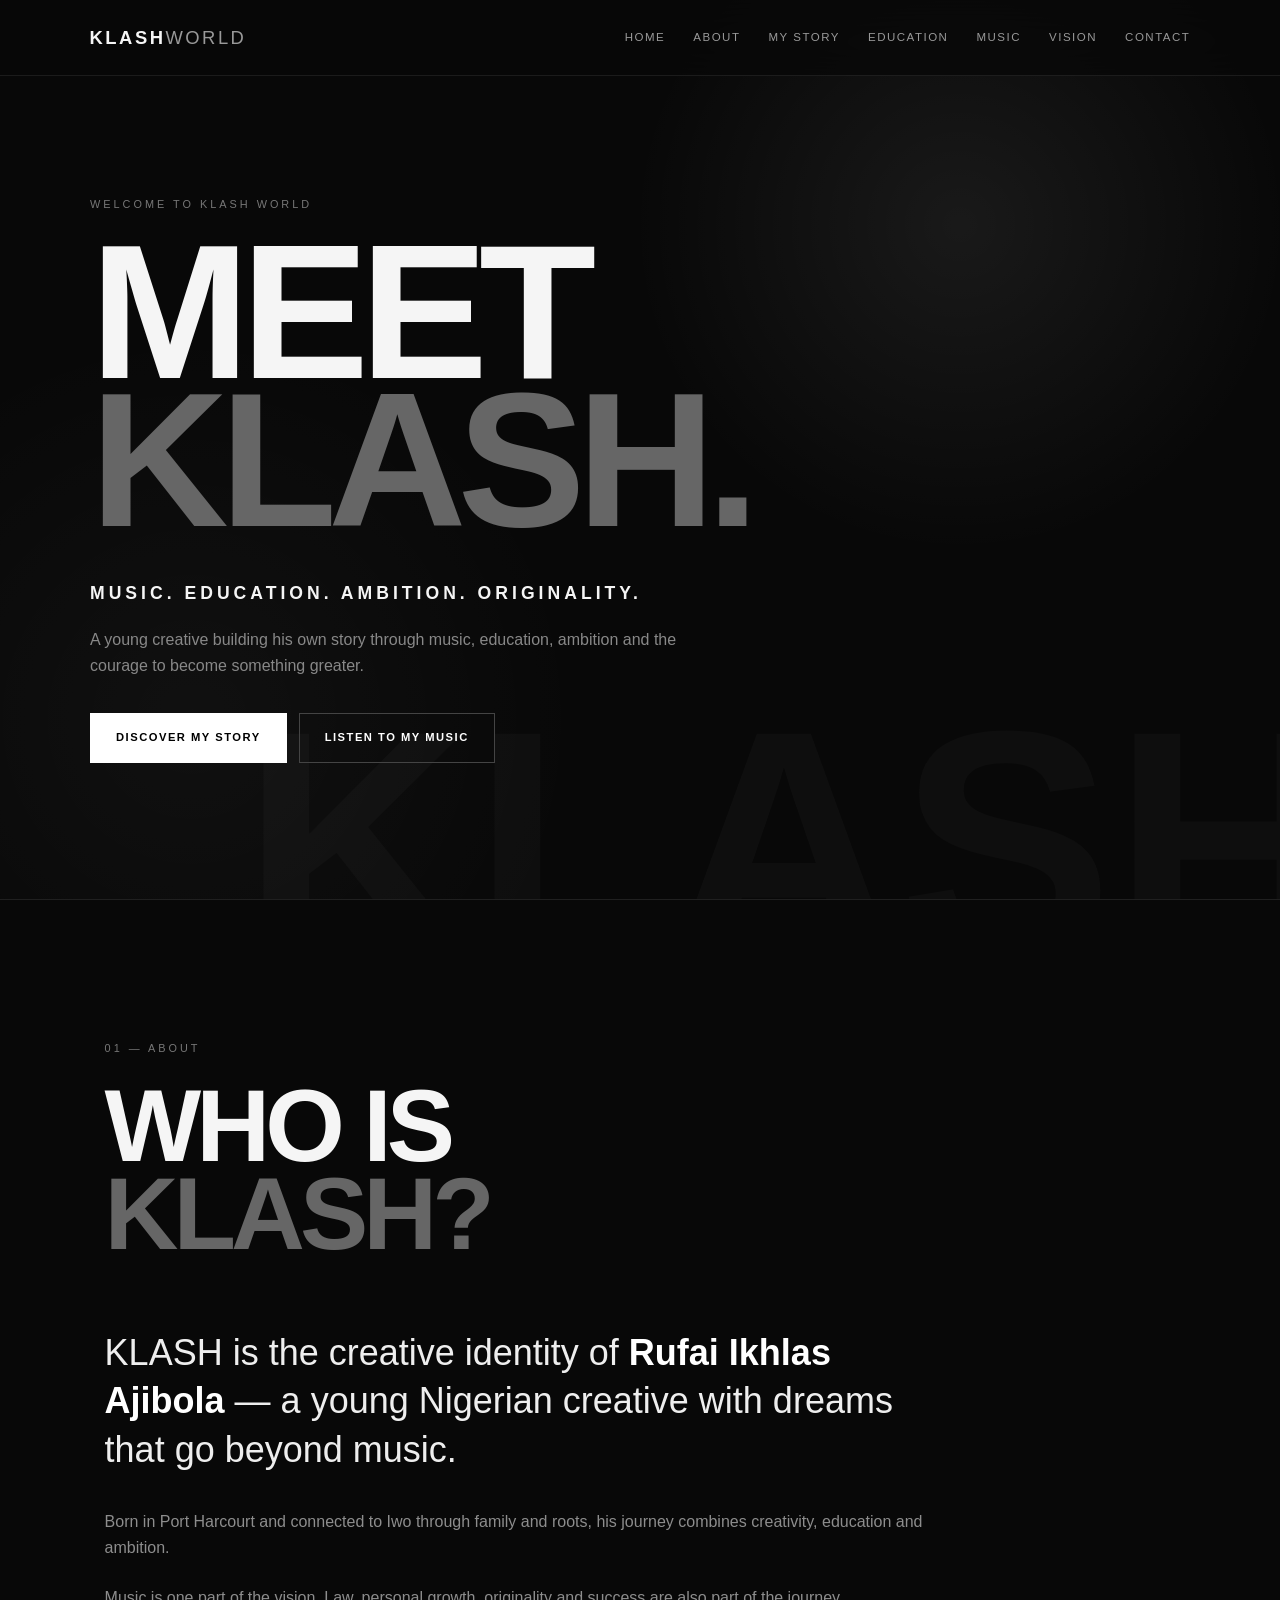
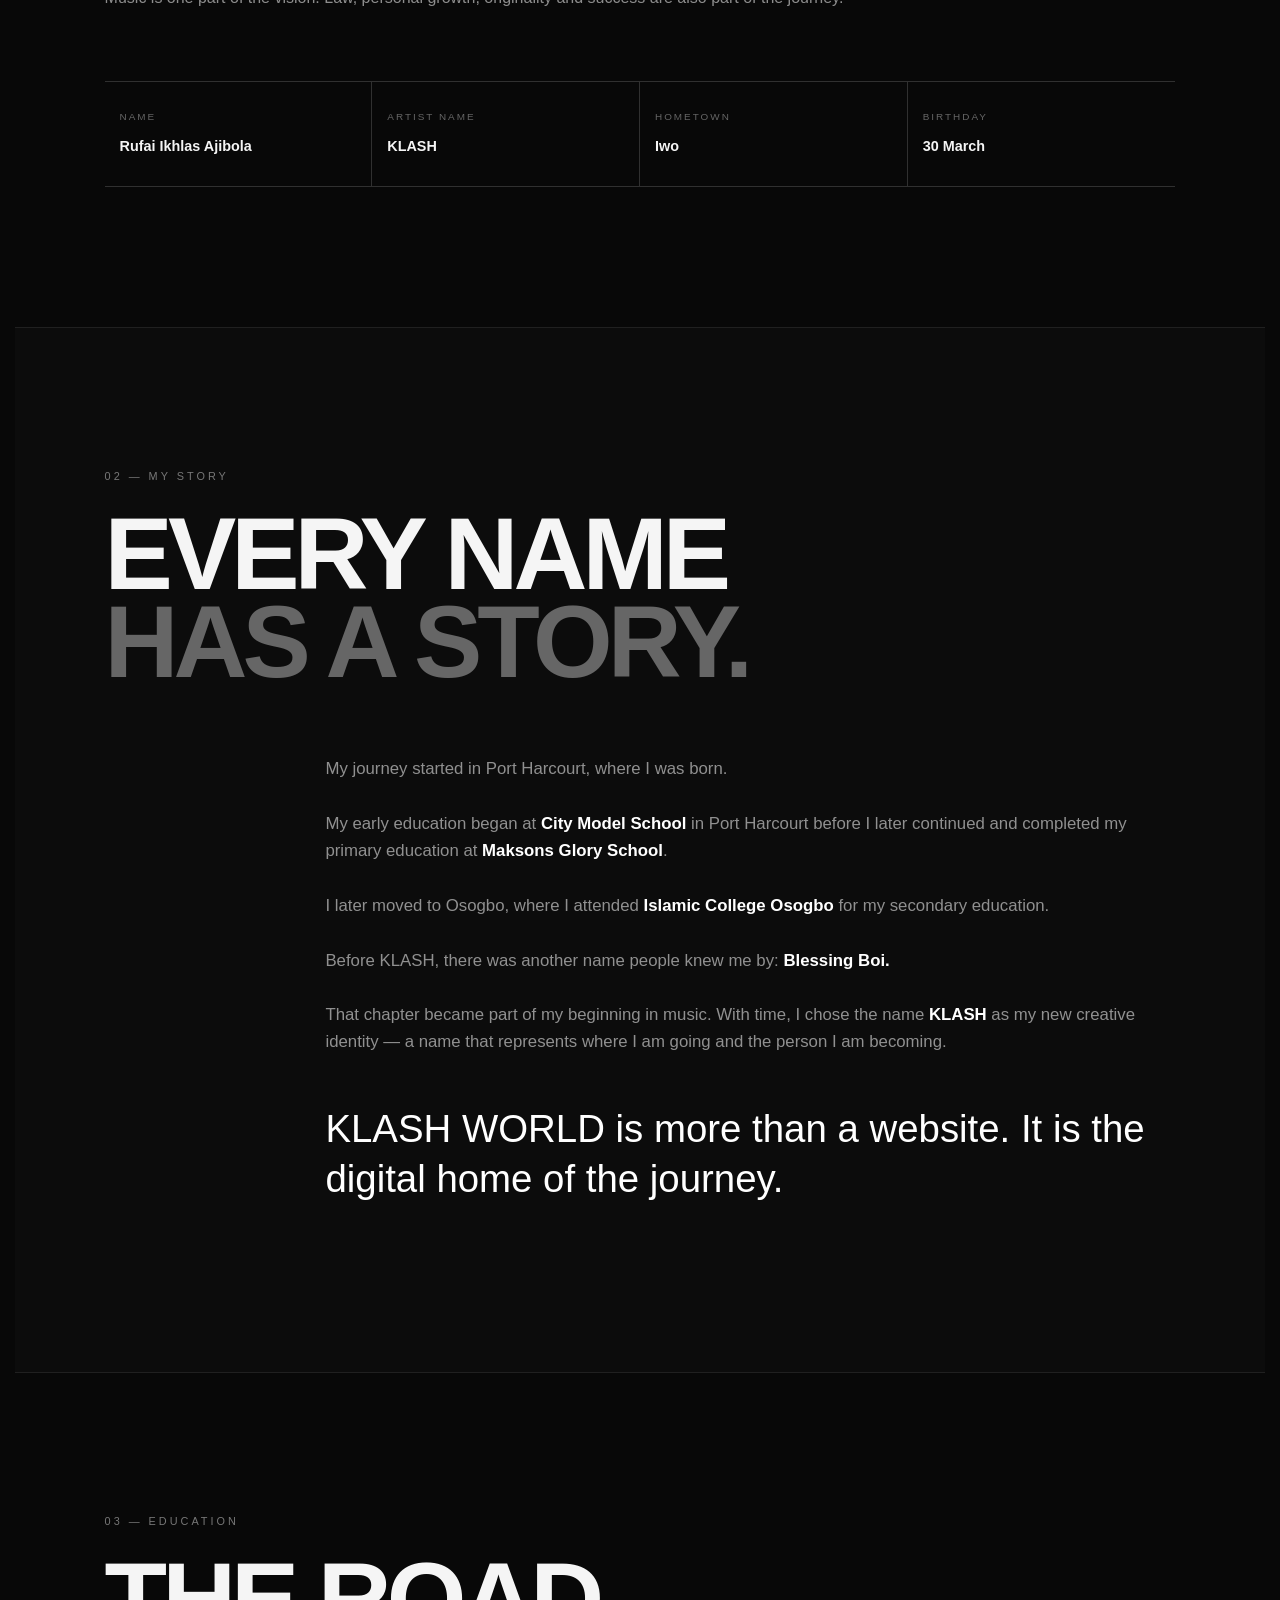
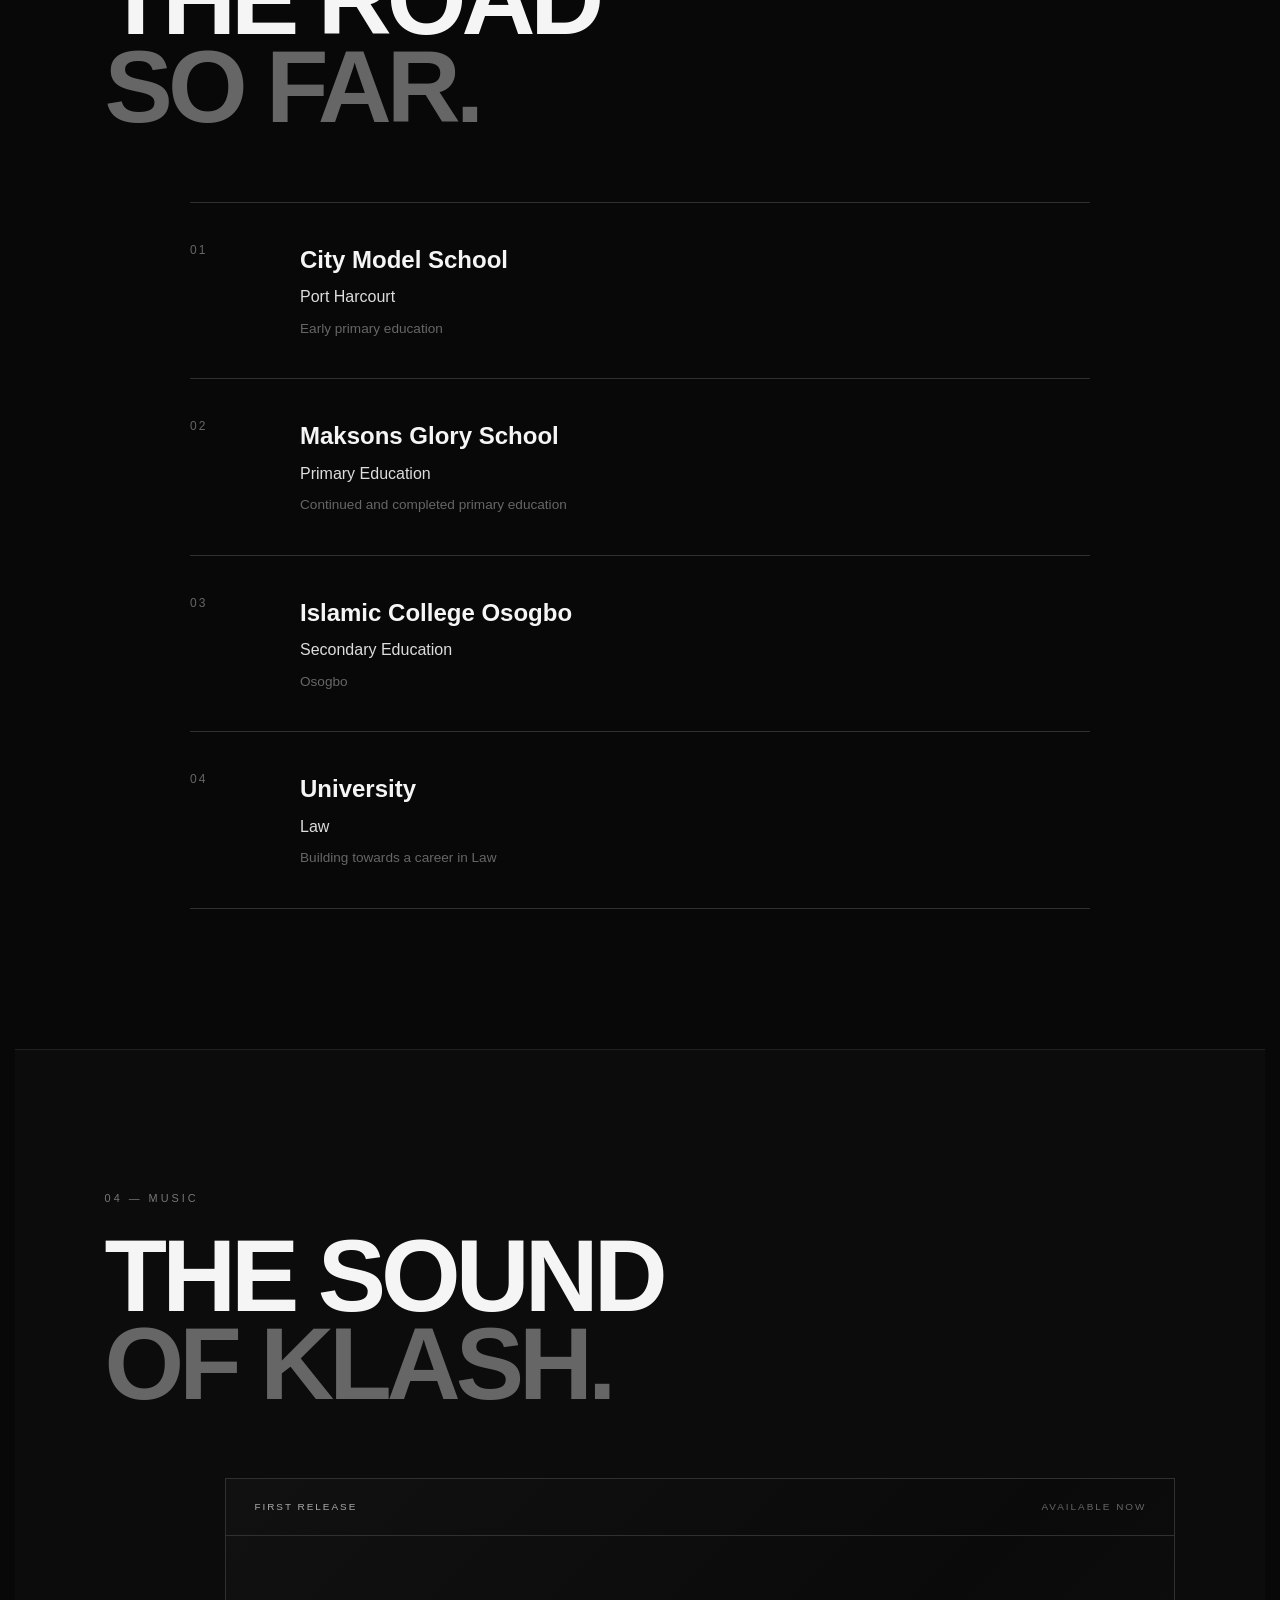
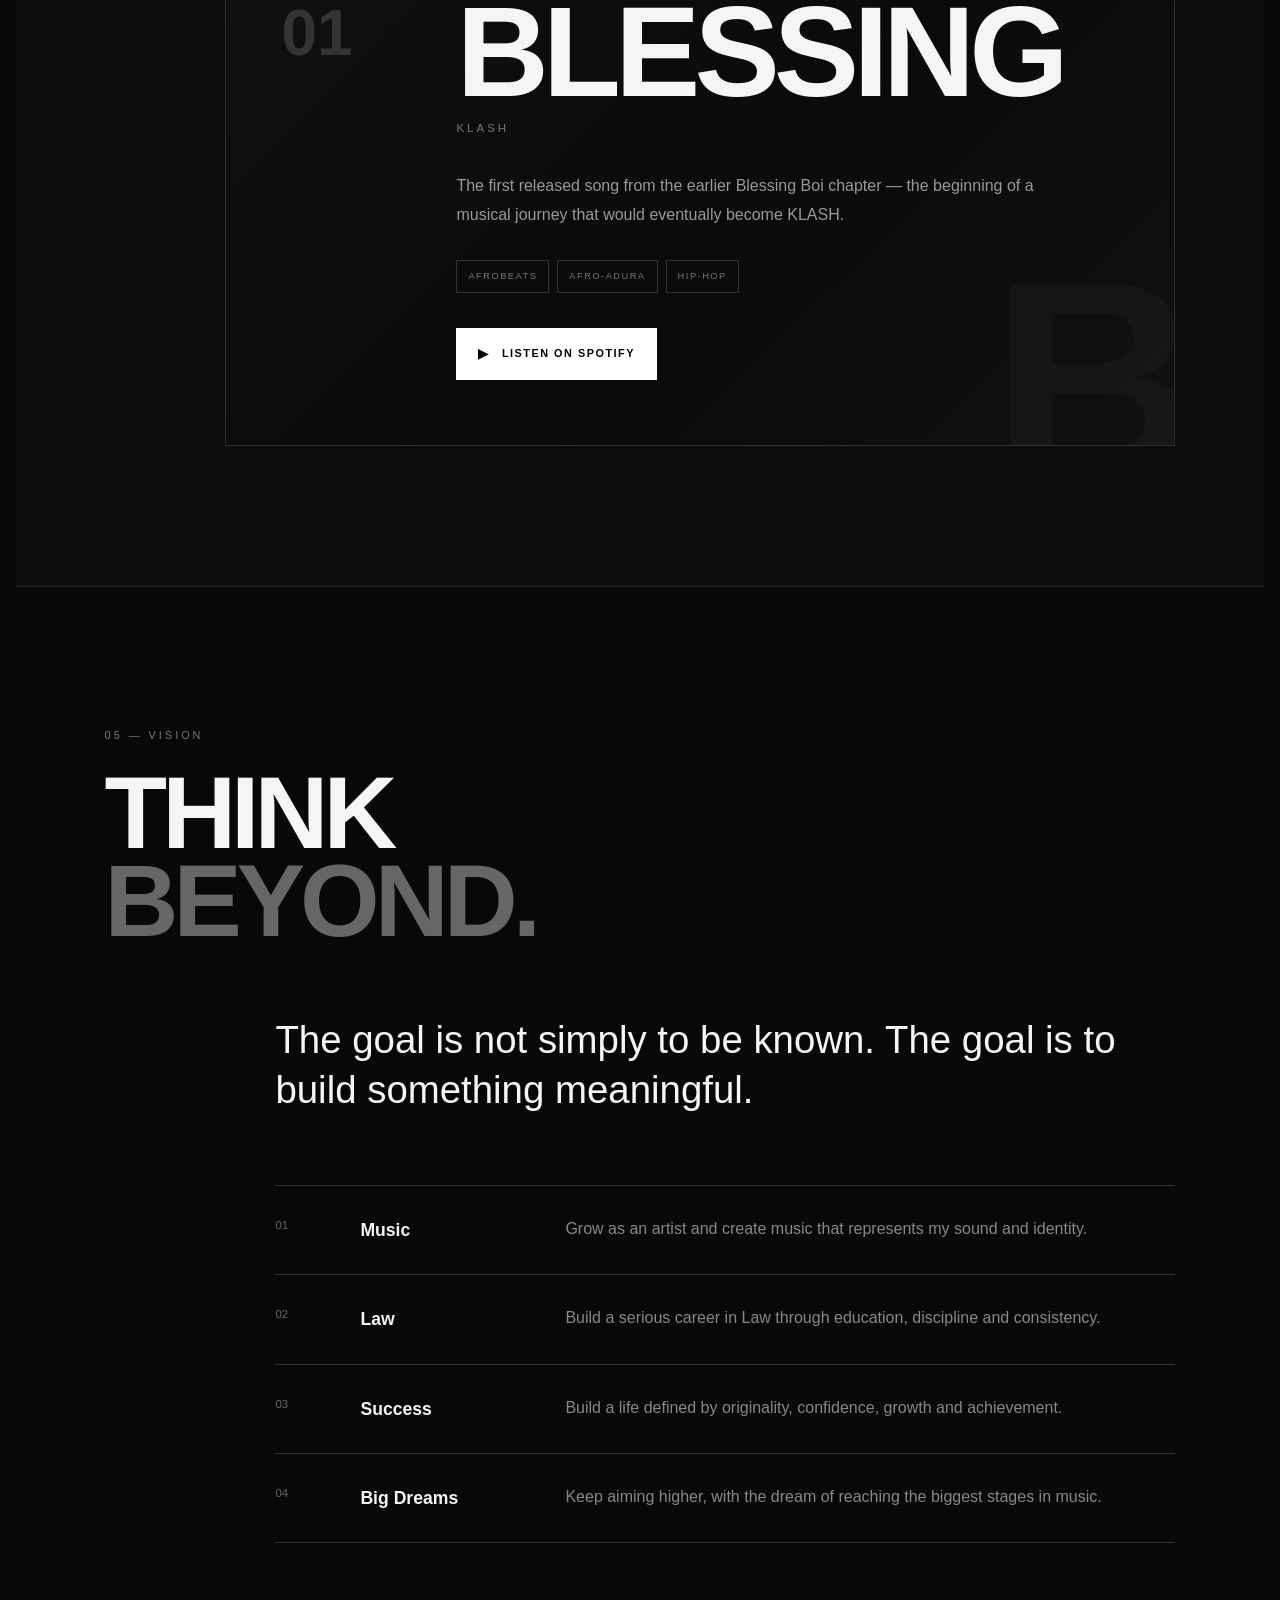
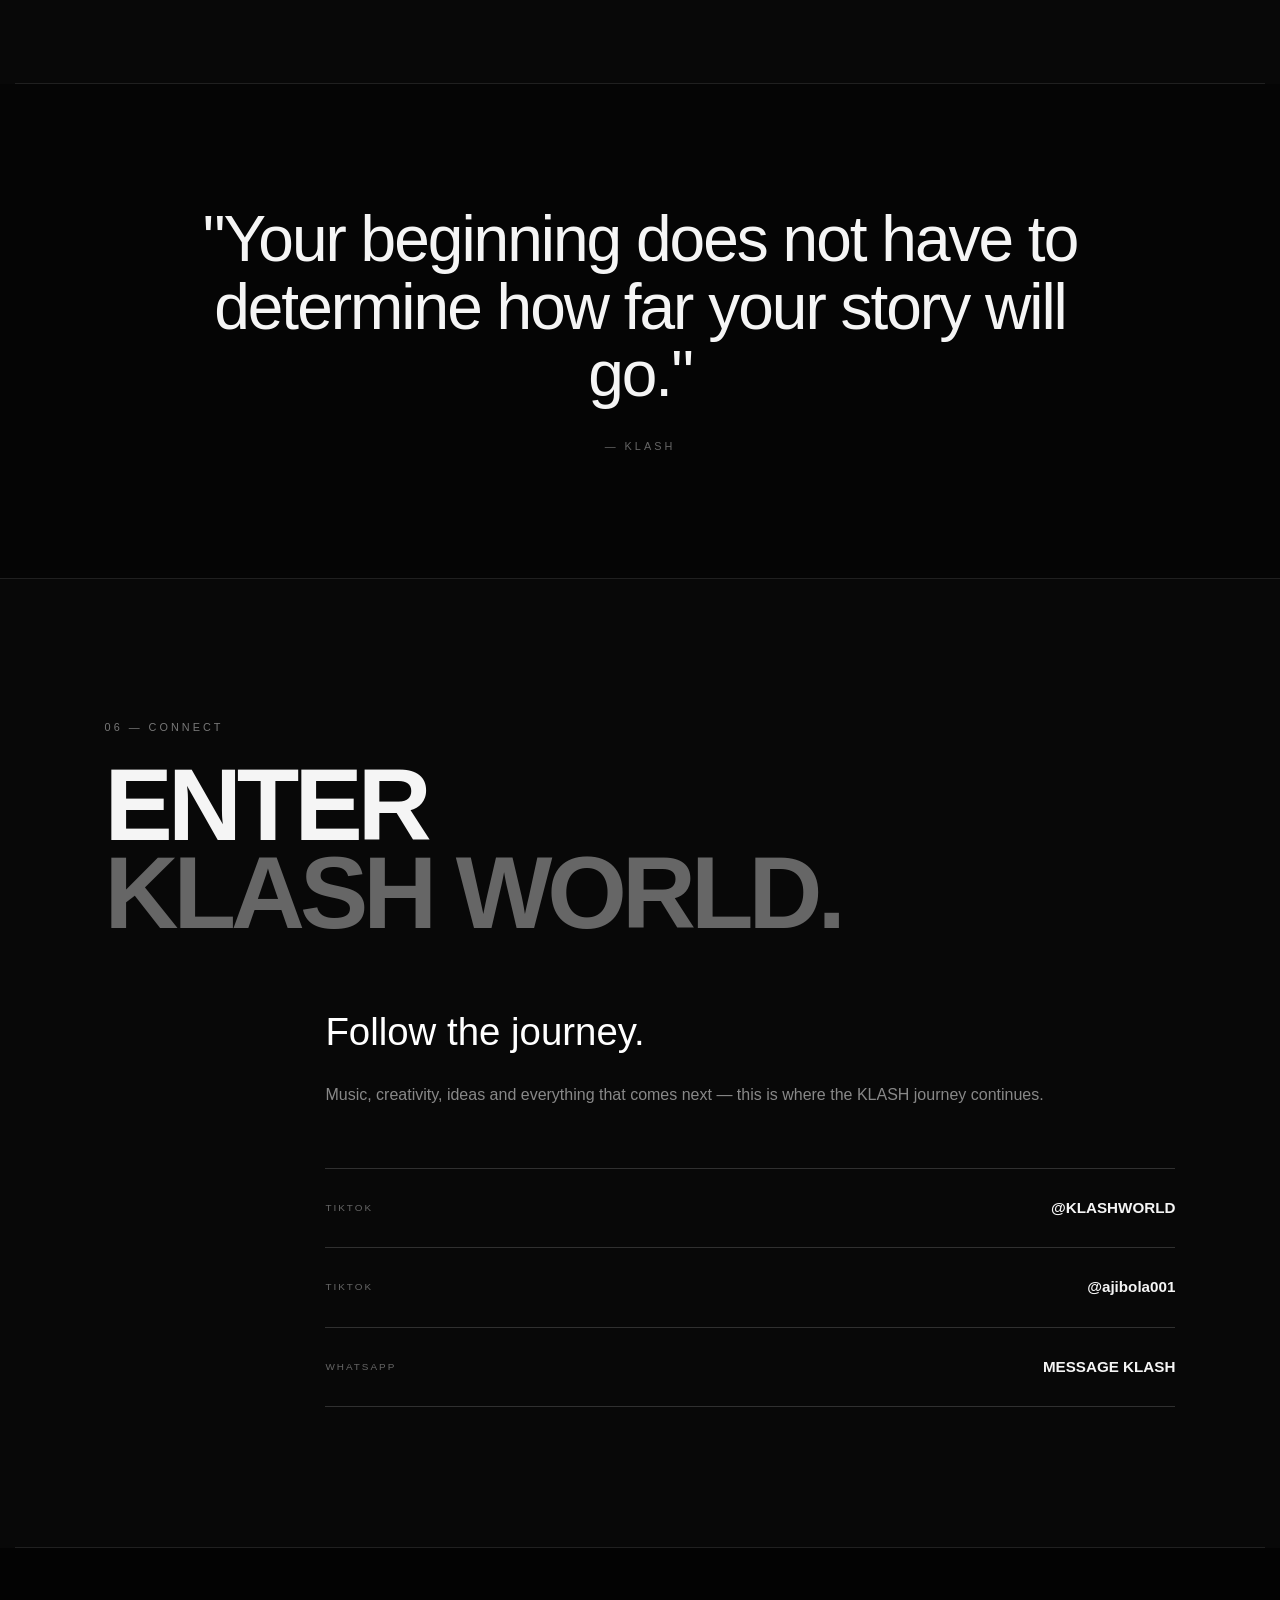
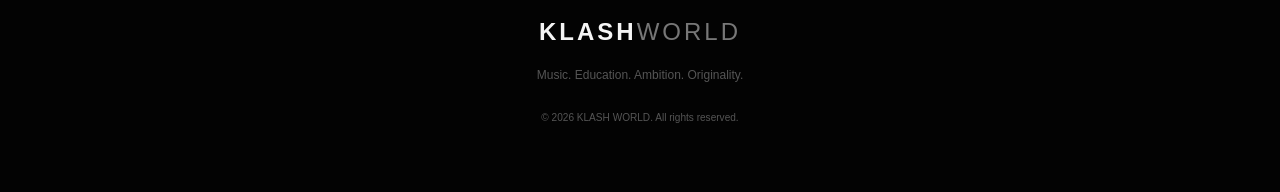
==== index.html @ 9bc4e059 "Add files via upload" ====
<!DOCTYPE html>
<html lang="en">
<head>
  <meta charset="UTF-8">
  <meta name="viewport" content="width=device-width, initial-scale=1.0">

  <title>KLASH WORLD | Official Website</title>

  <meta
    name="description"
    content="KLASH WORLD — the official digital home of KLASH. Music, story, education, ambition and originality."
  >

  <link rel="stylesheet" href="style.css">
</head>

<body>

  <!-- ================= HEADER ================= -->

  <header class="site-header">

    <a href="#home" class="logo">
      KLASH<span>WORLD</span>
    </a>

    <button
      class="menu-btn"
      id="menuBtn"
      aria-label="Open navigation menu"
    >
      ☰
    </button>

    <nav class="nav" id="navMenu">

      <a href="#home">Home</a>
      <a href="#about">About</a>
      <a href="#story">My Story</a>
      <a href="#education">Education</a>
      <a href="#music">Music</a>
      <a href="#vision">Vision</a>
      <a href="#contact">Contact</a>

    </nav>

  </header>


  <!-- ================= MAIN ================= -->

  <main>


    <!-- ================= HOME ================= -->

    <section class="hero" id="home">

      <div class="hero-content">

        <p class="eyebrow">
          WELCOME TO KLASH WORLD
        </p>

        <h1>
          MEET<br>
          <span>KLASH.</span>
        </h1>

        <p class="hero-text">
          Music. Education. Ambition. Originality.
        </p>

        <p class="hero-description">
          A young creative building his own story through
          music, education, ambition and the courage to
          become something greater.
        </p>

        <div class="hero-buttons">

          <a href="#about" class="btn primary-btn">
            Discover My Story
          </a>

          <a href="#music" class="btn secondary-btn">
            Listen to My Music
          </a>

        </div>

      </div>

    </section>


    <!-- ================= ABOUT ================= -->

    <section class="section about-section" id="about">

      <div class="section-heading">

        <p class="eyebrow">
          01 — ABOUT
        </p>

        <h2>
          WHO IS<br>
          <span>KLASH?</span>
        </h2>

      </div>


      <div class="about-content">

        <p class="large-text">
          KLASH is the creative identity of
          <strong>Rufai Ikhlas Ajibola</strong> —
          a young Nigerian creative with dreams
          that go beyond music.
        </p>

        <p>
          Born in Port Harcourt and connected to Iwo
          through family and roots, his journey combines
          creativity, education and ambition.
        </p>

        <p>
          Music is one part of the vision. Law,
          personal growth, originality and success
          are also part of the journey.
        </p>

      </div>


      <div class="facts">

        <div class="fact">
          <span>NAME</span>
          <strong>Rufai Ikhlas Ajibola</strong>
        </div>

        <div class="fact">
          <span>ARTIST NAME</span>
          <strong>KLASH</strong>
        </div>

        <div class="fact">
          <span>HOMETOWN</span>
          <strong>Iwo</strong>
        </div>

        <div class="fact">
          <span>BIRTHDAY</span>
          <strong>30 March</strong>
        </div>

      </div>

    </section>


    <!-- ================= MY STORY ================= -->

    <section class="section story-section" id="story">

      <div class="section-heading">

        <p class="eyebrow">
          02 — MY STORY
        </p>

        <h2>
          EVERY NAME<br>
          <span>HAS A STORY.</span>
        </h2>

      </div>


      <div class="story-content">

        <p>
          My journey started in Port Harcourt,
          where I was born.
        </p>

        <p>
          My early education began at
          <strong>City Model School</strong> in
          Port Harcourt before I later continued
          and completed my primary education at
          <strong>Maksons Glory School</strong>.
        </p>

        <p>
          I later moved to Osogbo, where I attended
          <strong>Islamic College Osogbo</strong>
          for my secondary education.
        </p>

        <p>
          Before KLASH, there was another name
          people knew me by:
          <strong>Blessing Boi.</strong>
        </p>

        <p>
          That chapter became part of my beginning
          in music. With time, I chose the name
          <strong>KLASH</strong> as my new creative
          identity — a name that represents where
          I am going and the person I am becoming.
        </p>

        <p class="story-highlight">
          KLASH WORLD is more than a website.
          It is the digital home of the journey.
        </p>

      </div>

    </section>


    <!-- ================= EDUCATION ================= -->

    <section class="section education-section" id="education">

      <div class="section-heading">

        <p class="eyebrow">
          03 — EDUCATION
        </p>

        <h2>
          THE ROAD<br>
          <span>SO FAR.</span>
        </h2>

      </div>


      <div class="timeline">


        <div class="timeline-item">

          <div class="timeline-number">
            01
          </div>

          <div class="timeline-content">

            <h3>
              City Model School
            </h3>

            <p>
              Port Harcourt
            </p>

            <span>
              Early primary education
            </span>

          </div>

        </div>


        <div class="timeline-item">

          <div class="timeline-number">
            02
          </div>

          <div class="timeline-content">

            <h3>
              Maksons Glory School
            </h3>

            <p>
              Primary Education
            </p>

            <span>
              Continued and completed primary education
            </span>

          </div>

        </div>


        <div class="timeline-item">

          <div class="timeline-number">
            03
          </div>

          <div class="timeline-content">

            <h3>
              Islamic College Osogbo
            </h3>

            <p>
              Secondary Education
            </p>

            <span>
              Osogbo
            </span>

          </div>

        </div>


        <div class="timeline-item">

          <div class="timeline-number">
            04
          </div>

          <div class="timeline-content">

            <h3>
              University
            </h3>

            <p>
              Law
            </p>

            <span>
              Building towards a career in Law
            </span>

          </div>

        </div>


      </div>

    </section>


    <!-- ================= MUSIC ================= -->

    <section class="section music-section" id="music">

      <div class="section-heading">

        <p class="eyebrow">
          04 — MUSIC
        </p>

        <h2>
          THE SOUND<br>
          <span>OF KLASH.</span>
        </h2>

      </div>


      <div class="music-release">


        <div class="release-top">

          <div class="release-label">
            FIRST RELEASE
          </div>

          <div class="release-status">
            AVAILABLE NOW
          </div>

        </div>


        <div class="release-main">


          <div class="release-number">
            01
          </div>


          <div class="release-info">

            <h3>
              BLESSING
            </h3>

            <p class="release-by">
              KLASH
            </p>

            <p class="release-description">
              The first released song from the earlier
              Blessing Boi chapter — the beginning of a
              musical journey that would eventually
              become KLASH.
            </p>


            <div class="music-tags">

              <span>AFROBEATS</span>
              <span>AFRO-ADURA</span>
              <span>HIP-HOP</span>

            </div>


            <a
              href="https://open.spotify.com/episode/6e3MjUSWz7Zmc1Ca3wGqjz?si=TcAkuCqIRw-3mqOgVendgw&utm_source=copy-link"
              target="_blank"
              rel="noopener noreferrer"
              class="spotify-btn"
            >

              <span class="spotify-icon">
                ▶
              </span>

              LISTEN ON SPOTIFY

            </a>

          </div>

        </div>

      </div>

    </section>


    <!-- ================= VISION ================= -->

    <section class="section vision-section" id="vision">

      <div class="section-heading">

        <p class="eyebrow">
          05 — VISION
        </p>

        <h2>
          THINK<br>
          <span>BEYOND.</span>
        </h2>

      </div>


      <div class="vision-content">

        <p class="large-text">
          The goal is not simply to be known.
          The goal is to build something meaningful.
        </p>


        <div class="vision-list">


          <div class="vision-item">

            <span>01</span>

            <strong>
              Music
            </strong>

            <p>
              Grow as an artist and create music
              that represents my sound and identity.
            </p>

          </div>


          <div class="vision-item">

            <span>02</span>

            <strong>
              Law
            </strong>

            <p>
              Build a serious career in Law through
              education, discipline and consistency.
            </p>

          </div>


          <div class="vision-item">

            <span>03</span>

            <strong>
              Success
            </strong>

            <p>
              Build a life defined by originality,
              confidence, growth and achievement.
            </p>

          </div>


          <div class="vision-item">

            <span>04</span>

            <strong>
              Big Dreams
            </strong>

            <p>
              Keep aiming higher, with the dream of
              reaching the biggest stages in music.
            </p>

          </div>


        </div>

      </div>

    </section>


    <!-- ================= QUOTE ================= -->

    <section class="quote-section">

      <p>
        "Your beginning does not have to determine
        how far your story will go."
      </p>

      <span>
        — KLASH
      </span>

    </section>


    <!-- ================= CONTACT ================= -->

    <section class="section contact-section" id="contact">

      <div class="section-heading">

        <p class="eyebrow">
          06 — CONNECT
        </p>

        <h2>
          ENTER<br>
          <span>KLASH WORLD.</span>
        </h2>

      </div>


      <div class="contact-content">

        <p class="large-text">
          Follow the journey.
        </p>

        <p>
          Music, creativity, ideas and everything
          that comes next — this is where the KLASH
          journey continues.
        </p>


        <div class="social-links">


          <a
            href="https://vm.tiktok.com/ZS9SvBGH1JsnB-mgDAi/"
            target="_blank"
            rel="noopener noreferrer"
          >

            <span>
              TIKTOK
            </span>

            <strong>
              @KLASHWORLD
            </strong>

          </a>


          <a
            href="https://www.tiktok.com/@rufaiikhlas172?_r=1&_t=ZS-99keHgt7PMb"
            target="_blank"
            rel="noopener noreferrer"
          >

            <span>
              TIKTOK
            </span>

            <strong>
              @ajibola001
            </strong>

          </a>


          <a
            href="https://wa.me/2348062112118"
            target="_blank"
            rel="noopener noreferrer"
          >

            <span>
              WHATSAPP
            </span>

            <strong>
              MESSAGE KLASH
            </strong>

          </a>


        </div>

      </div>

    </section>

  </main>


  <!-- ================= FOOTER ================= -->

  <footer class="footer">

    <div class="footer-logo">
      KLASH<span>WORLD</span>
    </div>

    <p>
      Music. Education. Ambition. Originality.
    </p>

    <p class="copyright">
      © <span id="year"></span>
      KLASH WORLD. All rights reserved.
    </p>

  </footer>


  <script src="script.js"></script>

</body>
</html>
---- style.css ----
/* =========================================
   KLASH WORLD
   PROFESSIONAL ARTIST WEBSITE
========================================= */

* {
  margin: 0;
  padding: 0;
  box-sizing: border-box;
}

html {
  scroll-behavior: smooth;
}

body {
  font-family: Arial, Helvetica, sans-serif;
  background: #080808;
  color: #f5f5f5;
  line-height: 1.6;
  overflow-x: hidden;
}

a {
  color: inherit;
  text-decoration: none;
}

button {
  font: inherit;
}


/* =========================================
   HEADER
========================================= */

.site-header {
  position: fixed;
  top: 0;
  left: 0;
  width: 100%;
  height: 76px;

  padding: 0 7%;

  display: flex;
  align-items: center;
  justify-content: space-between;

  background: rgba(8, 8, 8, 0.78);

  backdrop-filter: blur(18px);
  -webkit-backdrop-filter: blur(18px);

  border-bottom: 1px solid rgba(255,255,255,0.08);

  z-index: 1000;
}

.logo {
  font-size: 1.15rem;
  font-weight: 900;
  letter-spacing: 2.5px;
}

.logo span {
  color: #999;
  font-weight: 400;
}

.nav {
  display: flex;
  gap: 28px;
}

.nav a {
  position: relative;

  color: #999;

  font-size: 0.72rem;

  text-transform: uppercase;

  letter-spacing: 1.5px;

  transition: color 0.3s ease;
}

.nav a::after {
  content: "";

  position: absolute;

  left: 0;
  bottom: -7px;

  width: 0;
  height: 1px;

  background: #fff;

  transition: width 0.3s ease;
}

.nav a:hover {
  color: #fff;
}

.nav a:hover::after {
  width: 100%;
}

.menu-btn {
  display: none;

  border: 0;

  background: transparent;

  color: #fff;

  font-size: 1.7rem;

  cursor: pointer;
}


/* =========================================
   GENERAL
========================================= */

section {
  scroll-margin-top: 90px;
}

.section {
  width: 100%;
  max-width: 1250px;

  margin: auto;

  padding: 140px 7%;
}

.eyebrow {
  color: #777;

  font-size: 0.68rem;

  letter-spacing: 3px;

  text-transform: uppercase;

  margin-bottom: 25px;
}

.section-heading {
  margin-bottom: 70px;
}

.section-heading h2 {
  font-size: clamp(3.2rem, 8vw, 7.5rem);

  line-height: 0.86;

  letter-spacing: -5px;

  font-weight: 900;
}

.section-heading h2 span {
  color: #666;
}


/* =========================================
   BUTTONS
========================================= */

.btn {
  display: inline-block;

  padding: 15px 25px;

  border: 1px solid #555;

  font-size: 0.7rem;

  font-weight: bold;

  text-transform: uppercase;

  letter-spacing: 1.5px;

  transition:
    transform 0.25s ease,
    background 0.25s ease,
    color 0.25s ease,
    border-color 0.25s ease;
}

.btn:hover {
  transform: translateY(-3px);
}

.primary-btn {
  background: #fff;

  color: #000;

  border-color: #fff;
}

.primary-btn:hover {
  background: transparent;

  color: #fff;
}

.secondary-btn {
  color: #fff;

  border-color: #444;
}

.secondary-btn:hover {
  background: #fff;

  color: #000;

  border-color: #fff;
}


/* =========================================
   HERO
========================================= */

.hero {
  min-height: 100vh;

  display: flex;

  align-items: center;

  padding: 150px 7% 90px;

  border-bottom: 1px solid #202020;

  position: relative;

  overflow: hidden;

  background:
    radial-gradient(
      circle at 75% 25%,
      rgba(255,255,255,0.07),
      transparent 28%
    ),
    radial-gradient(
      circle at 15% 80%,
      rgba(255,255,255,0.035),
      transparent 30%
    ),
    #080808;
}

.hero::before {
  content: "KLASH";

  position: absolute;

  right: -5%;
  bottom: -8%;

  font-size: clamp(7rem, 25vw, 22rem);

  font-weight: 900;

  color: rgba(255,255,255,0.025);

  line-height: 0.8;

  pointer-events: none;
}

.hero-content {
  position: relative;

  z-index: 1;

  width: 100%;

  max-width: 1100px;

  margin: auto;

  animation: heroEnter 1s ease both;
}

.hero h1 {
  font-size: clamp(4.8rem, 15vw, 12rem);

  line-height: 0.77;

  letter-spacing: -9px;

  font-weight: 900;

  margin-bottom: 45px;
}

.hero h1 span {
  color: #666;
}

.hero-text {
  font-size: 1.1rem;

  text-transform: uppercase;

  letter-spacing: 4px;

  font-weight: bold;

  margin-bottom: 20px;
}

.hero-description {
  max-width: 600px;

  color: #888;

  font-size: 1rem;

  margin-bottom: 35px;
}

.hero-buttons {
  display: flex;

  flex-wrap: wrap;

  gap: 12px;
}

@keyframes heroEnter {

  from {
    opacity: 0;

    transform: translateY(25px);
  }

  to {
    opacity: 1;

    transform: translateY(0);
  }

}


/* =========================================
   ABOUT
========================================= */

.about-section {
  border-bottom: 1px solid #202020;
}

.about-content {
  max-width: 850px;
}

.about-content p {
  color: #8d8d8d;

  margin-bottom: 25px;
}

.about-content .large-text {
  color: #eee;

  font-size: clamp(1.4rem, 3vw, 2.25rem);

  line-height: 1.35;

  margin-bottom: 35px;
}

.about-content strong {
  color: #fff;
}

.facts {
  margin-top: 70px;

  display: grid;

  grid-template-columns: repeat(4, 1fr);

  border-top: 1px solid #303030;

  border-bottom: 1px solid #303030;
}

.fact {
  padding: 27px 15px;

  border-right: 1px solid #303030;

  transition: background 0.3s ease;
}

.fact:hover {
  background: #111;
}

.fact:last-child {
  border-right: none;
}

.fact span {
  display: block;

  color: #666;

  font-size: 0.62rem;

  letter-spacing: 2px;

  margin-bottom: 8px;
}

.fact strong {
  font-size: 0.9rem;
}


/* =========================================
   STORY
========================================= */

.story-section {
  background: #0c0c0c;

  border-bottom: 1px solid #202020;
}

.story-content {
  max-width: 850px;

  margin-left: auto;
}

.story-content p {
  color: #909090;

  font-size: 1.05rem;

  margin-bottom: 28px;
}

.story-content strong {
  color: #fff;
}

.story-highlight {
  color: #fff !important;

  font-size: clamp(1.5rem, 3vw, 2.5rem) !important;

  line-height: 1.3;

  padding-top: 20px;
}


/* =========================================
   EDUCATION
========================================= */

.education-section {
  border-bottom: 1px solid #202020;
}

.timeline {
  max-width: 900px;

  margin: auto;
}

.timeline-item {
  display: grid;

  grid-template-columns: 80px 1fr;

  gap: 30px;

  padding: 38px 0;

  border-top: 1px solid #303030;

  transition: padding-left 0.3s ease;
}

.timeline-item:last-child {
  border-bottom: 1px solid #303030;
}

.timeline-item:hover {
  padding-left: 10px;
}

.timeline-number {
  color: #666;

  font-size: 0.75rem;

  letter-spacing: 2px;
}

.timeline-content h3 {
  font-size: 1.5rem;

  margin-bottom: 5px;
}

.timeline-content p {
  color: #ddd;

  margin-bottom: 5px;
}

.timeline-content span {
  color: #666;

  font-size: 0.85rem;
}


/* =========================================
   MUSIC RELEASE
========================================= */

.music-section {
  background: #0c0c0c;

  border-bottom: 1px solid #202020;
}

.music-release {
  max-width: 950px;

  margin-left: auto;

  border: 1px solid #303030;

  background:
    linear-gradient(
      135deg,
      #111 0%,
      #0a0a0a 55%,
      #111 100%
    );

  position: relative;

  overflow: hidden;
}

.music-release::before {
  content: "B";

  position: absolute;

  right: -25px;
  bottom: -80px;

  font-size: 18rem;

  line-height: 1;

  font-weight: 900;

  color: rgba(255,255,255,0.025);

  pointer-events: none;
}

.release-top {
  display: flex;

  align-items: center;

  justify-content: space-between;

  padding: 20px 28px;

  border-bottom: 1px solid #303030;
}

.release-label,
.release-status {
  font-size: 0.62rem;

  letter-spacing: 2px;
}

.release-label {
  color: #aaa;
}

.release-status {
  color: #666;
}

.release-main {
  display: grid;

  grid-template-columns: 130px 1fr;

  gap: 45px;

  padding: 65px 55px;

  position: relative;

  z-index: 1;
}

.release-number {
  font-size: 4rem;

  font-weight: 900;

  color: #333;

  line-height: 1;
}

.release-info h3 {
  font-size: clamp(4rem, 10vw, 8rem);

  line-height: 0.8;

  letter-spacing: -6px;

  margin-bottom: 15px;
}

.release-by {
  color: #777 !important;

  text-transform: uppercase;

  letter-spacing: 3px;

  font-size: 0.72rem;

  margin-bottom: 35px !important;
}

.release-description {
  max-width: 600px;

  color: #999;

  line-height: 1.8;

  margin-bottom: 30px !important;
}

.music-tags {
  display: flex;

  flex-wrap: wrap;

  gap: 8px;

  margin-bottom: 35px;
}

.music-tags span {
  border: 1px solid #333;

  padding: 8px 11px;

  color: #777;

  font-size: 0.58rem;

  letter-spacing: 1.5px;
}

.spotify-btn {
  display: inline-flex;

  align-items: center;

  gap: 12px;

  padding: 16px 22px;

  background: #fff;

  color: #000;

  font-size: 0.68rem;

  font-weight: 900;

  letter-spacing: 1.5px;

  transition: 0.3s ease;
}

.spotify-btn:hover {
  background: #ddd;

  transform: translateY(-3px);
}

.spotify-icon {
  font-size: 0.8rem;
}


/* =========================================
   VISION
========================================= */

.vision-section {
  border-bottom: 1px solid #202020;
}

.vision-content {
  max-width: 900px;

  margin-left: auto;
}

.large-text {
  font-size: clamp(1.5rem, 3vw, 2.5rem);

  line-height: 1.3;
}

.vision-content > .large-text {
  margin-bottom: 70px;
}

.vision-list {
  border-top: 1px solid #303030;
}

.vision-item {
  display: grid;

  grid-template-columns: 60px 180px 1fr;

  gap: 25px;

  padding: 30px 0;

  border-bottom: 1px solid #303030;

  transition: padding-left 0.3s ease;
}

.vision-item:hover {
  padding-left: 10px;
}

.vision-item span {
  color: #666;

  font-size: 0.72rem;
}

.vision-item strong {
  font-size: 1.1rem;
}

.vision-item p {
  color: #888;
}


/* =========================================
   QUOTE
========================================= */

.quote-section {
  min-height: 55vh;

  display: flex;

  flex-direction: column;

  justify-content: center;

  align-items: center;

  text-align: center;

  padding: 100px 7%;

  border-bottom: 1px solid #202020;

  background: #050505;
}

.quote-section p {
  max-width: 900px;

  font-size: clamp(2rem, 5vw, 4.5rem);

  line-height: 1.05;

  letter-spacing: -2px;
}

.quote-section span {
  margin-top: 30px;

  color: #666;

  letter-spacing: 3px;

  font-size: 0.68rem;
}


/* =========================================
   CONTACT
========================================= */

.contact-section {
  border-bottom: 1px solid #202020;
}

.contact-content {
  max-width: 850px;

  margin-left: auto;
}

.contact-content > p {
  color: #888;

  margin-bottom: 25px;
}

.contact-content > .large-text {
  color: #fff;
}

.social-links {
  margin-top: 60px;

  border-top: 1px solid #303030;
}

.social-links a {
  display: flex;

  align-items: center;

  justify-content: space-between;

  padding: 27px 0;

  border-bottom: 1px solid #303030;

  transition:
    padding-left 0.3s ease,
    background 0.3s ease;
}

.social-links a:hover {
  padding-left: 12px;

  background: #0d0d0d;
}

.social-links span {
  color: #666;

  font-size: 0.62rem;

  letter-spacing: 2px;
}

.social-links strong {
  font-size: 0.95rem;
}


/* =========================================
   FOOTER
========================================= */

.footer {
  padding: 65px 7%;

  text-align: center;

  background: #030303;
}

.footer-logo {
  font-size: 1.5rem;

  font-weight: 900;

  letter-spacing: 3px;

  margin-bottom: 15px;
}

.footer-logo span {
  color: #777;

  font-weight: 400;
}

.footer p {
  color: #555;

  font-size: 0.75rem;
}

.footer .copyright {
  margin-top: 25px;

  font-size: 0.63rem;
}


/* =========================================
   MOBILE
========================================= */

@media (max-width: 800px) {

  .site-header {
    padding: 0 6%;
  }

  .menu-btn {
    display: block;
  }

  .nav {
    position: absolute;

    top: 76px;

    left: 0;

    width: 100%;

    display: none;

    flex-direction: column;

    gap: 0;

    background: rgba(8,8,8,0.98);

    border-bottom: 1px solid #303030;
  }

  .nav.active {
    display: flex;

    animation: menuOpen 0.25s ease both;
  }

  .nav a {
    padding: 18px 7%;

    border-top: 1px solid #202020;
  }

  .nav a::after {
    display: none;
  }

  @keyframes menuOpen {

    from {
      opacity: 0;

      transform: translateY(-8px);
    }

    to {
      opacity: 1;

      transform: translateY(0);
    }

  }

  .section {
    padding: 105px 6%;
  }

  .hero {
    padding: 135px 6% 85px;
  }

  .hero h1 {
    letter-spacing: -5px;
  }

  .hero-text {
    font-size: 0.85rem;

    letter-spacing: 2px;
  }

  .hero-description {
    font-size: 0.92rem;
  }

  .hero-buttons {
    flex-direction: column;

    align-items: stretch;
  }

  .btn {
    text-align: center;
  }

  .section-heading {
    margin-bottom: 48px;
  }

  .section-heading h2 {
    letter-spacing: -3px;
  }

  .facts {
    grid-template-columns: 1fr 1fr;
  }

  .fact {
    border-bottom: 1px solid #303030;
  }

  .fact:nth-child(2) {
    border-right: none;
  }

  .fact:nth-child(3) {
    border-bottom: none;
  }

  .fact:nth-child(4) {
    border-right: none;

    border-bottom: none;
  }

  .story-content,
  .vision-content,
  .contact-content,
  .music-release {
    margin-left: 0;
  }

  .timeline-item {
    grid-template-columns: 45px 1fr;

    gap: 15px;
  }

  .timeline-content h3 {
    font-size: 1.2rem;
  }

  .release-top {
    padding: 17px 18px;
  }

  .release-main {
    grid-template-columns: 1fr;

    gap: 25px;

    padding: 45px 25px;
  }

  .release-number {
    font-size: 2.5rem;
  }

  .release-info h3 {
    font-size: 4rem;

    letter-spacing: -4px;
  }

  .release-description {
    font-size: 0.9rem;
  }

  .vision-item {
    grid-template-columns: 40px 1fr;

    gap: 10px;
  }

  .vision-item p {
    grid-column: 2;
  }

  .quote-section {
    min-height: 45vh;

    padding: 80px 6%;
  }

  .social-links a {
    flex-direction: column;

    align-items: flex-start;

    gap: 8px;
  }

}


/* =========================================
   SMALL PHONES
========================================= */

@media (max-width: 420px) {

  .hero h1 {
    font-size: 4rem;
  }

  .facts {
    grid-template-columns: 1fr;
  }

  .fact,
  .fact:nth-child(2),
  .fact:nth-child(3),
  .fact:nth-child(4) {
    border-right: none;

    border-bottom: 1px solid #303030;
  }

  .fact:last-child {
    border-bottom: none;
  }

  .release-info h3 {
    font-size: 3.8rem;
  }

}
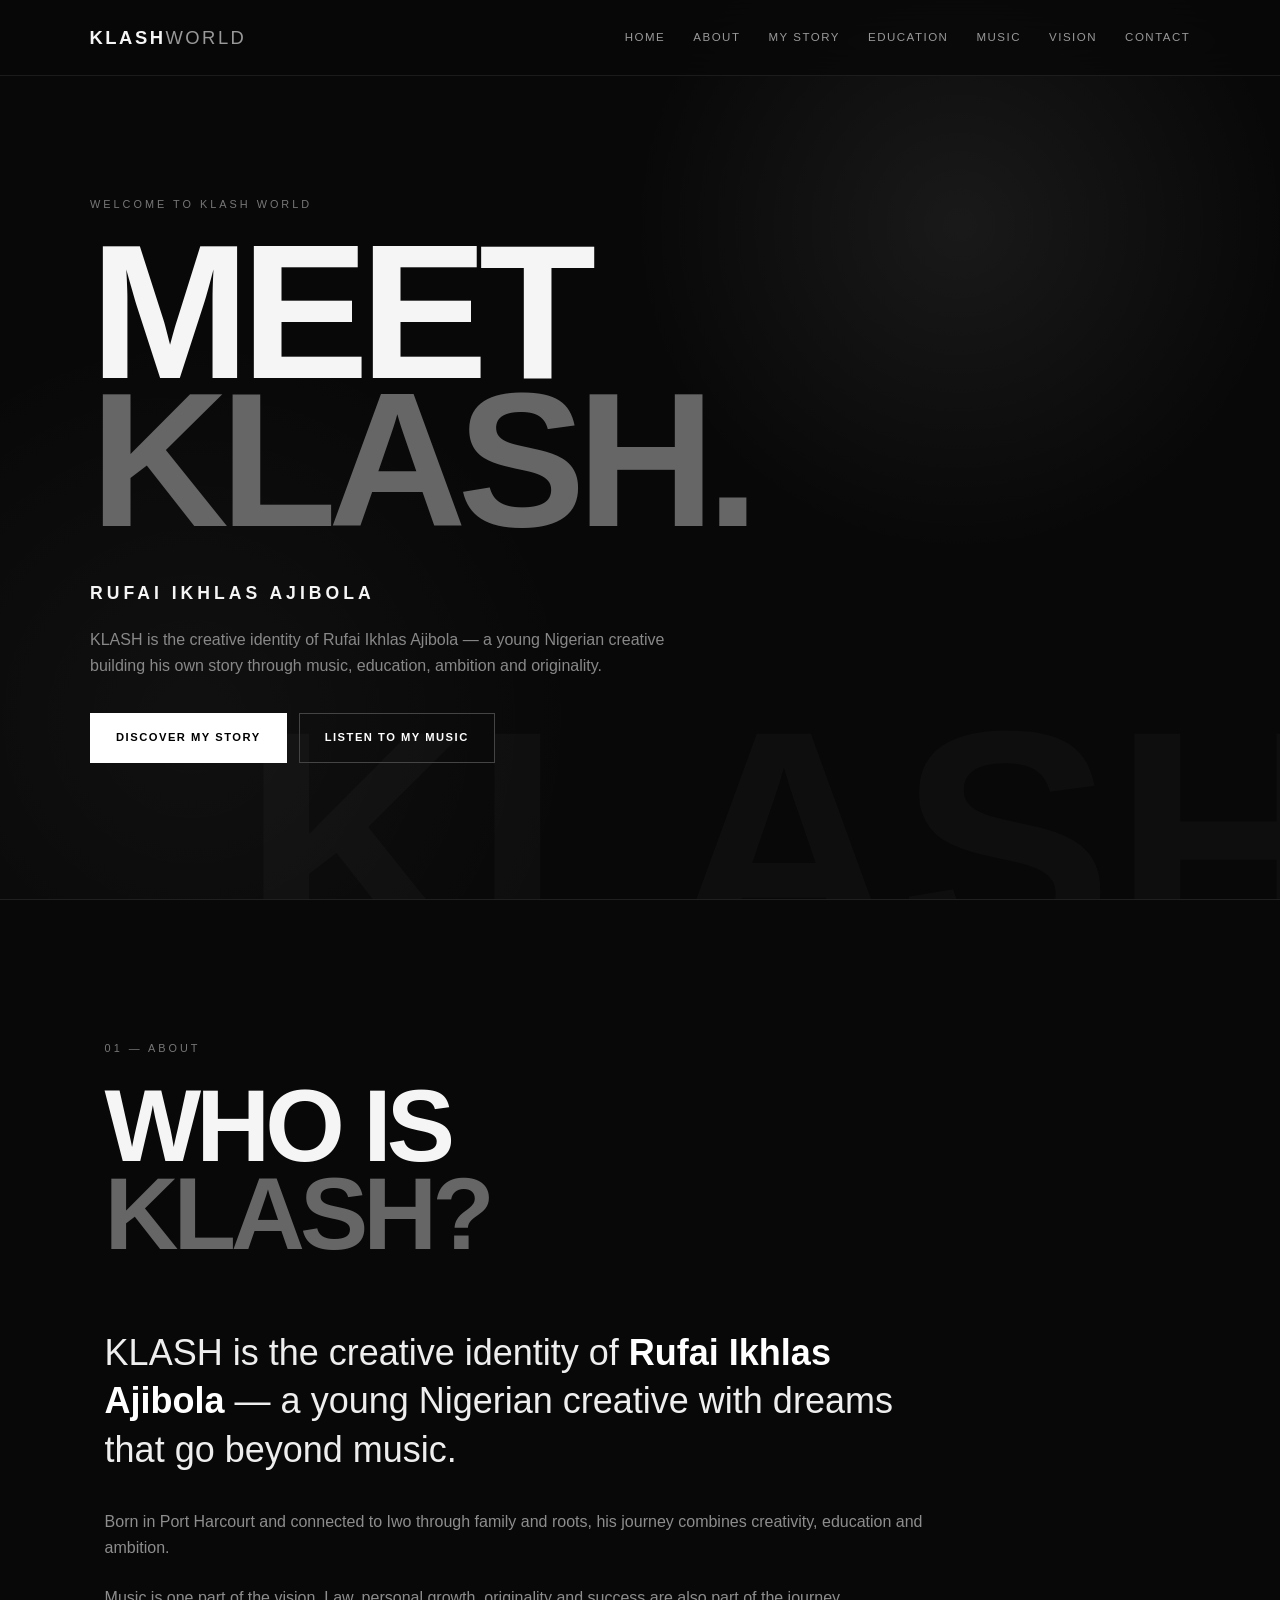
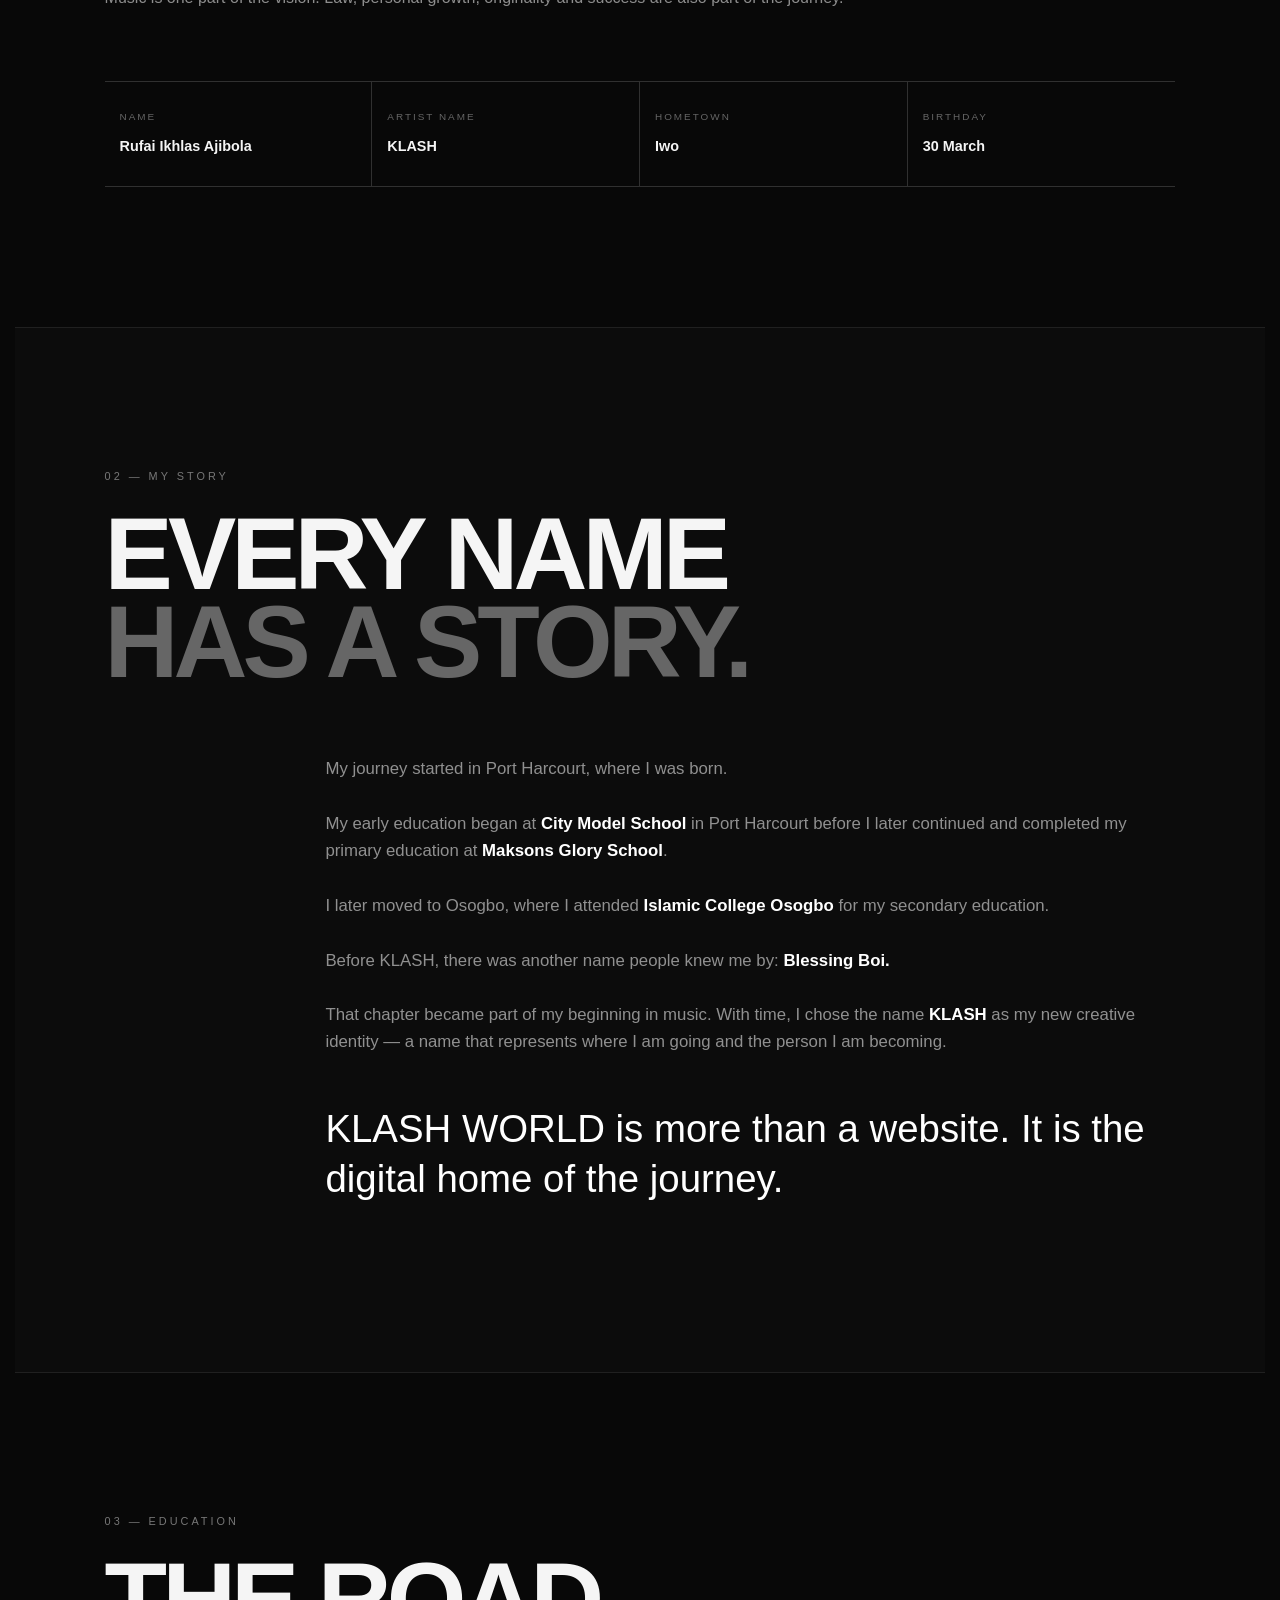
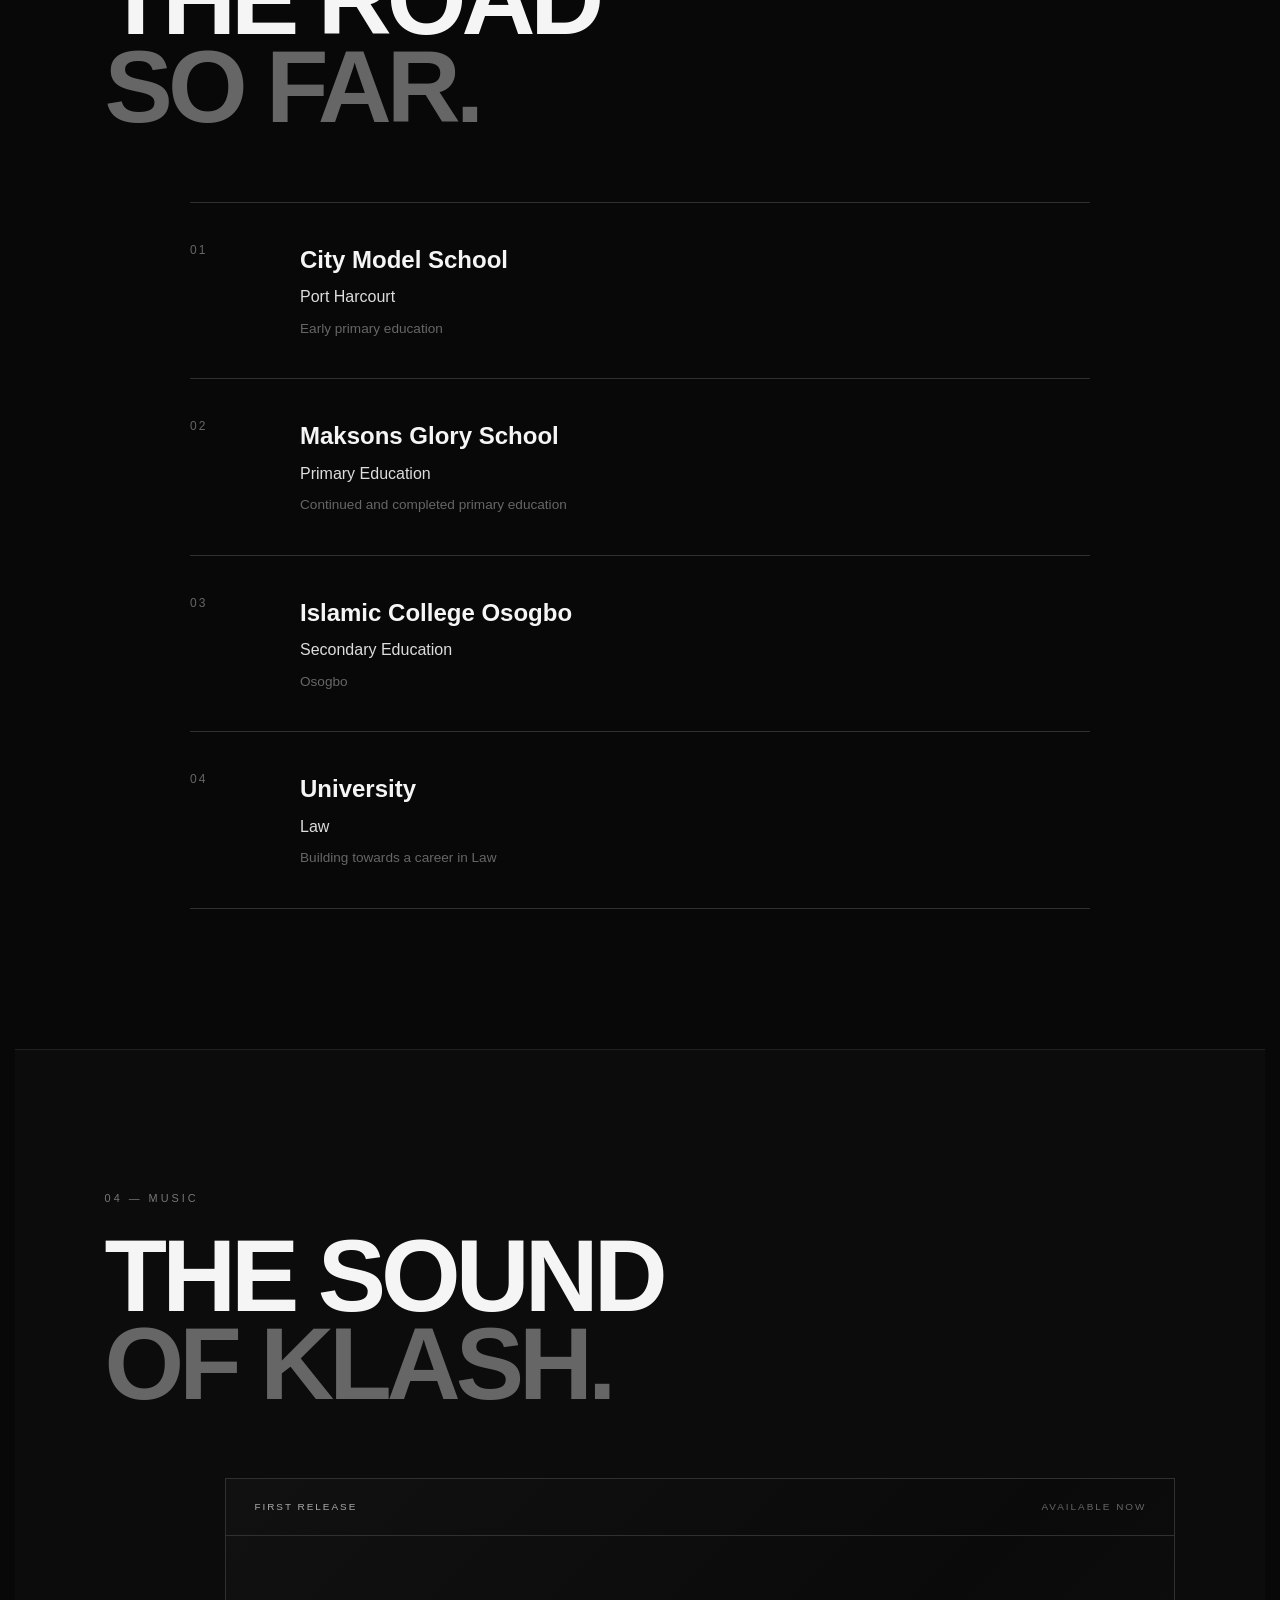
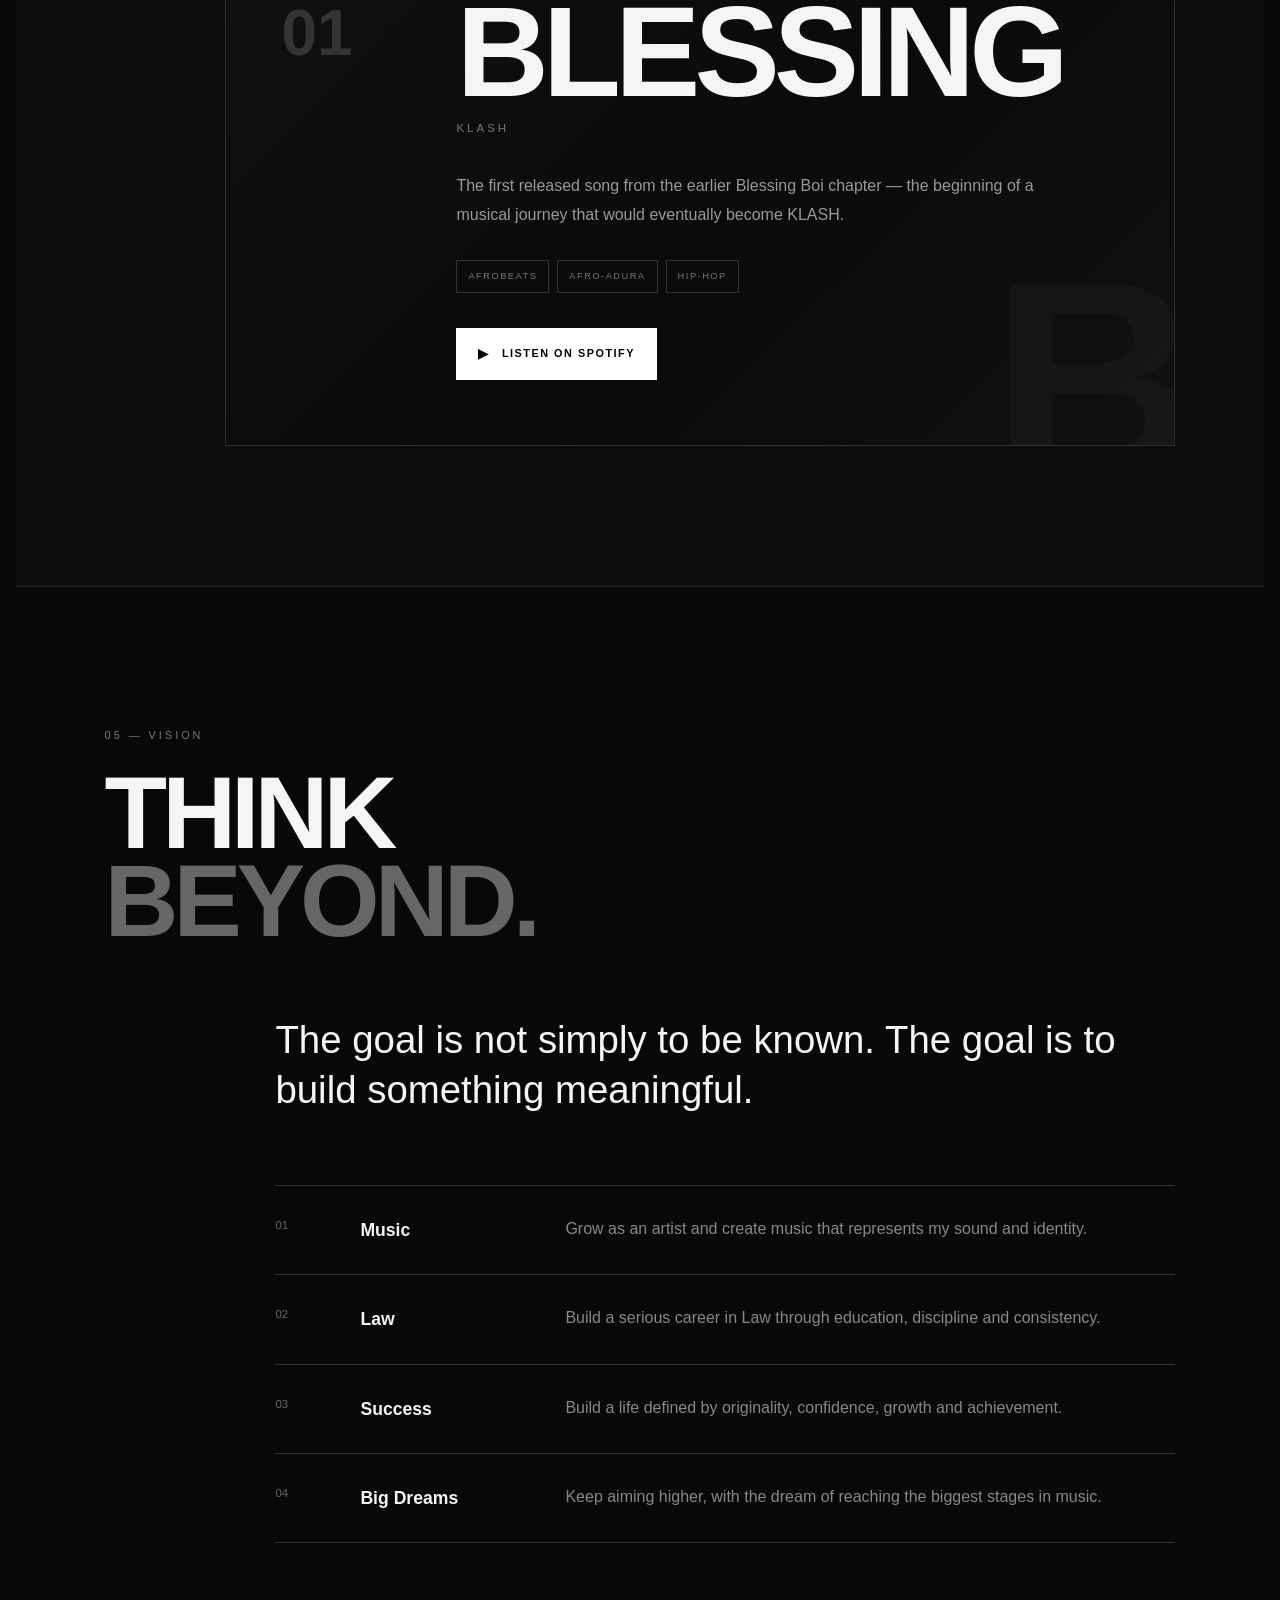
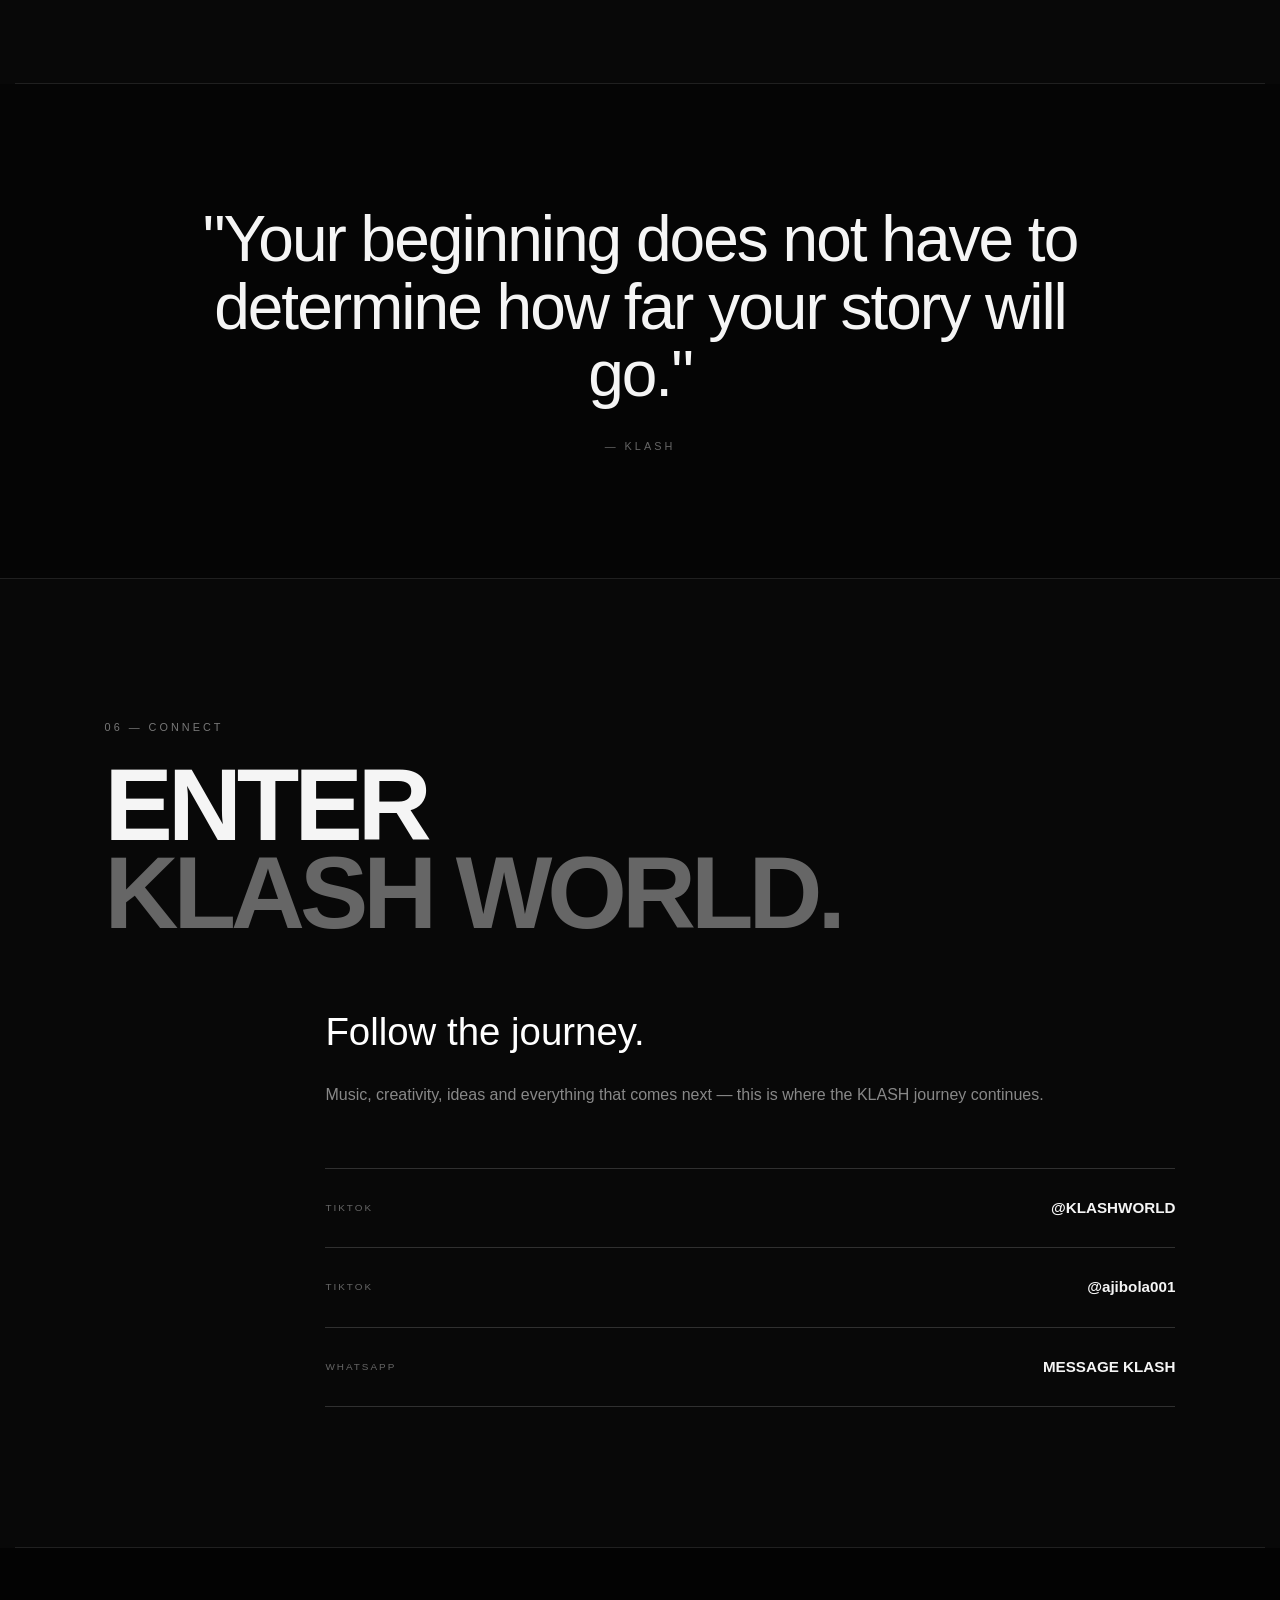
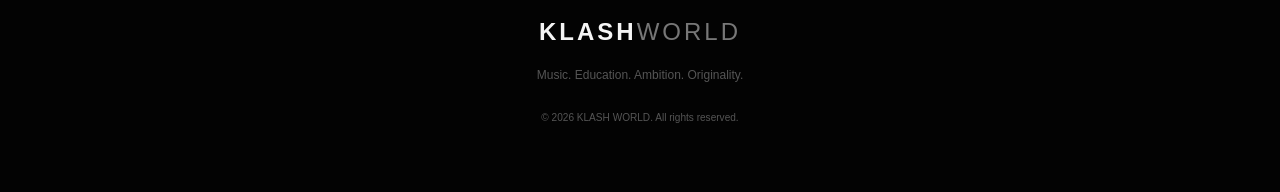
==== commit 62442fc8: "Update index.html" ====
--- a/index.html
+++ b/index.html
@@ -1,681 +1,769 @@
-<!DOCTYPE html>
-<html lang="en">
-<head>
-  <meta charset="UTF-8">
-  <meta name="viewport" content="width=device-width, initial-scale=1.0">
-
-  <title>KLASH WORLD | Official Website</title>
-
-  <meta
-    name="description"
-    content="KLASH WORLD — the official digital home of KLASH. Music, story, education, ambition and originality."
-  >
-
-  <link rel="stylesheet" href="style.css">
-</head>
-
-<body>
-
-  <!-- ================= HEADER ================= -->
-
-  <header class="site-header">
-
-    <a href="#home" class="logo">
-      KLASH<span>WORLD</span>
-    </a>
-
-    <button
-      class="menu-btn"
-      id="menuBtn"
-      aria-label="Open navigation menu"
-    >
-      ☰
-    </button>
-
-    <nav class="nav" id="navMenu">
-
-      <a href="#home">Home</a>
-      <a href="#about">About</a>
-      <a href="#story">My Story</a>
-      <a href="#education">Education</a>
-      <a href="#music">Music</a>
-      <a href="#vision">Vision</a>
-      <a href="#contact">Contact</a>
-
-    </nav>
-
-  </header>
-
-
-  <!-- ================= MAIN ================= -->
-
-  <main>
-
-
-    <!-- ================= HOME ================= -->
-
-    <section class="hero" id="home">
-
-      <div class="hero-content">
-
-        <p class="eyebrow">
-          WELCOME TO KLASH WORLD
-        </p>
-
-        <h1>
-          MEET<br>
-          <span>KLASH.</span>
-        </h1>
-
-        <p class="hero-text">
-          Music. Education. Ambition. Originality.
-        </p>
-
-        <p class="hero-description">
-          A young creative building his own story through
-          music, education, ambition and the courage to
-          become something greater.
-        </p>
-
-        <div class="hero-buttons">
-
-          <a href="#about" class="btn primary-btn">
-            Discover My Story
-          </a>
-
-          <a href="#music" class="btn secondary-btn">
-            Listen to My Music
-          </a>
+<!DOCTYPE html><html lang="en">
+<head>  <meta charset="UTF-8"><meta
+name="viewport"
+content="width=device-width, initial-scale=1.0"
+
+«»
+
+  <!-- ================= SEO ================= -->  <title>Rufai Ikhlas Ajibola | KLASH WORLD — Official Website</title><meta
+name="description"
+content="KLASH WORLD is the official website of Rufai Ikhlas Ajibola, professionally known as KLASH — a young Nigerian creative, musician and aspiring lawyer."
+
+«»
+
+<meta
+name="keywords"
+content="Rufai Ikhlas Ajibola, KLASH, KLASH WORLD, Rufai Ikhlas, KLASH Nigerian artist, KLASH music, Nigerian artist, Afrobeats, Afro-Adura, Hip-Hop"
+
+«»
+
+<meta
+name="author"
+content="Rufai Ikhlas Ajibola"
+
+«»
+
+<meta
+name="robots"
+content="index, follow"
+
+«»
+
+<meta
+name="googlebot"
+content="index, follow"
+
+«»
+
+  <link
+    rel="canonical"
+    href="https://rufaiikhlas2-spec.github.io/klash-world/"
+  >  <!-- ================= GOOGLE SEARCH / SOCIAL PREVIEW ================= --><meta
+property="og:type"
+content="website"
+
+«»
+
+<meta
+property="og:title"
+content="Rufai Ikhlas Ajibola | KLASH WORLD"
+
+«»
+
+<meta
+property="og:description"
+content="The official digital home of Rufai Ikhlas Ajibola, professionally known as KLASH — music, education, ambition and originality."
+
+«»
+
+<meta
+property="og:url"
+content="https://rufaiikhlas2-spec.github.io/klash-world/"
+
+«»
+
+<meta
+property="og:site_name"
+content="KLASH WORLD"
+
+«»
+
+  <!-- ================= TWITTER / X ================= --><meta
+name="twitter:card"
+content="summary"
+
+«»
+
+<meta
+name="twitter:title"
+content="Rufai Ikhlas Ajibola | KLASH WORLD"
+
+«»
+
+<meta
+name="twitter:description"
+content="The official digital home of Rufai Ikhlas Ajibola, professionally known as KLASH."
+
+«»
+
+  <!-- ================= STRUCTURED DATA ================= -->  <script type="application/ld+json">
+  {
+    "@context": "https://schema.org",
+    "@graph": [
+      {
+        "@type": "Person",
+        "@id": "https://rufaiikhlas2-spec.github.io/klash-world/#person",
+        "name": "Rufai Ikhlas Ajibola",
+        "alternateName": "KLASH",
+        "url": "https://rufaiikhlas2-spec.github.io/klash-world/",
+        "jobTitle": "Creative Artist",
+        "sameAs": [
+          "https://vm.tiktok.com/ZS9SvBGH1JsnB-mgDAi/",
+          "https://www.tiktok.com/@rufaiikhlas172?_r=1&_t=ZS-99keHgt7PMb",
+          "https://open.spotify.com/episode/6e3MjUSWz7Zmc1Ca3wGqjz?si=TcAkuCqIRw-3mqOgVendgw&utm_source=copy-link"
+        ]
+      },
+      {
+        "@type": "WebSite",
+        "@id": "https://rufaiikhlas2-spec.github.io/klash-world/#website",
+        "name": "KLASH WORLD",
+        "url": "https://rufaiikhlas2-spec.github.io/klash-world/",
+        "description": "Official website of Rufai Ikhlas Ajibola, professionally known as KLASH.",
+        "publisher": {
+          "@id": "https://rufaiikhlas2-spec.github.io/klash-world/#person"
+        }
+      }
+    ]
+  }
+  </script>  <!-- ================= STYLES ================= -->  <link
+    rel="stylesheet"
+    href="style.css"
+  >  <!-- ================= GOOGLE ANALYTICS ================= -->  <script async src="https://www.googletagmanager.com/gtag/js?id=G-5CK31J59GS"></script>  <script>
+    window.dataLayer = window.dataLayer || [];
+
+    function gtag() {
+      dataLayer.push(arguments);
+    }
+
+    gtag('js', new Date());
+
+    gtag('config', 'G-5CK31J59GS');
+  </script></head><body>  <!-- ================= HEADER ================= -->  <header class="site-header"><a href="#home" class="logo">
+  KLASH<span>WORLD</span>
+</a>
+
+<button
+  class="menu-btn"
+  id="menuBtn"
+  aria-label="Open navigation menu"
+>
+  ☰
+</button>
+
+<nav class="nav" id="navMenu">
+
+  <a href="#home">Home</a>
+  <a href="#about">About</a>
+  <a href="#story">My Story</a>
+  <a href="#education">Education</a>
+  <a href="#music">Music</a>
+  <a href="#vision">Vision</a>
+  <a href="#contact">Contact</a>
+
+</nav>
+
+  </header>  <!-- ================= MAIN ================= -->  <main><!-- ================= HOME ================= -->
+
+<section class="hero" id="home">
+
+  <div class="hero-content">
+
+    <p class="eyebrow">
+      WELCOME TO KLASH WORLD
+    </p>
+
+    <h1>
+      MEET<br>
+      <span>KLASH.</span>
+    </h1>
+
+    <p class="hero-text">
+      Rufai Ikhlas Ajibola
+    </p>
+
+    <p class="hero-description">
+      KLASH is the creative identity of Rufai Ikhlas Ajibola —
+      a young Nigerian creative building his own story through
+      music, education, ambition and originality.
+    </p>
+
+    <div class="hero-buttons">
+
+      <a href="#about" class="btn primary-btn">
+        Discover My Story
+      </a>
+
+      <a href="#music" class="btn secondary-btn">
+        Listen to My Music
+      </a>
+
+    </div>
+
+  </div>
+
+</section>
+
+
+<!-- ================= ABOUT ================= -->
+
+<section class="section about-section" id="about">
+
+  <div class="section-heading">
+
+    <p class="eyebrow">
+      01 — ABOUT
+    </p>
+
+    <h2>
+      WHO IS<br>
+      <span>KLASH?</span>
+    </h2>
+
+  </div>
+
+
+  <div class="about-content">
+
+    <p class="large-text">
+      KLASH is the creative identity of
+      <strong>Rufai Ikhlas Ajibola</strong> —
+      a young Nigerian creative with dreams
+      that go beyond music.
+    </p>
+
+    <p>
+      Born in Port Harcourt and connected to Iwo
+      through family and roots, his journey combines
+      creativity, education and ambition.
+    </p>
+
+    <p>
+      Music is one part of the vision. Law,
+      personal growth, originality and success
+      are also part of the journey.
+    </p>
+
+  </div>
+
+
+  <div class="facts">
+
+    <div class="fact">
+      <span>NAME</span>
+      <strong>Rufai Ikhlas Ajibola</strong>
+    </div>
+
+    <div class="fact">
+      <span>ARTIST NAME</span>
+      <strong>KLASH</strong>
+    </div>
+
+    <div class="fact">
+      <span>HOMETOWN</span>
+      <strong>Iwo</strong>
+    </div>
+
+    <div class="fact">
+      <span>BIRTHDAY</span>
+      <strong>30 March</strong>
+    </div>
+
+  </div>
+
+</section>
+
+
+<!-- ================= MY STORY ================= -->
+
+<section class="section story-section" id="story">
+
+  <div class="section-heading">
+
+    <p class="eyebrow">
+      02 — MY STORY
+    </p>
+
+    <h2>
+      EVERY NAME<br>
+      <span>HAS A STORY.</span>
+    </h2>
+
+  </div>
+
+
+  <div class="story-content">
+
+    <p>
+      My journey started in Port Harcourt,
+      where I was born.
+    </p>
+
+    <p>
+      My early education began at
+      <strong>City Model School</strong> in
+      Port Harcourt before I later continued
+      and completed my primary education at
+      <strong>Maksons Glory School</strong>.
+    </p>
+
+    <p>
+      I later moved to Osogbo, where I attended
+      <strong>Islamic College Osogbo</strong>
+      for my secondary education.
+    </p>
+
+    <p>
+      Before KLASH, there was another name
+      people knew me by:
+      <strong>Blessing Boi.</strong>
+    </p>
+
+    <p>
+      That chapter became part of my beginning
+      in music. With time, I chose the name
+      <strong>KLASH</strong> as my new creative
+      identity — a name that represents where
+      I am going and the person I am becoming.
+    </p>
+
+    <p class="story-highlight">
+      KLASH WORLD is more than a website.
+      It is the digital home of the journey.
+    </p>
+
+  </div>
+
+</section>
+
+
+<!-- ================= EDUCATION ================= -->
+
+<section class="section education-section" id="education">
+
+  <div class="section-heading">
+
+    <p class="eyebrow">
+      03 — EDUCATION
+    </p>
+
+    <h2>
+      THE ROAD<br>
+      <span>SO FAR.</span>
+    </h2>
+
+  </div>
+
+
+  <div class="timeline">
+
+
+    <div class="timeline-item">
+
+      <div class="timeline-number">
+        01
+      </div>
+
+      <div class="timeline-content">
+
+        <h3>
+          City Model School
+        </h3>
+
+        <p>
+          Port Harcourt
+        </p>
+
+        <span>
+          Early primary education
+        </span>
+
+      </div>
+
+    </div>
+
+
+    <div class="timeline-item">
+
+      <div class="timeline-number">
+        02
+      </div>
+
+      <div class="timeline-content">
+
+        <h3>
+          Maksons Glory School
+        </h3>
+
+        <p>
+          Primary Education
+        </p>
+
+        <span>
+          Continued and completed primary education
+        </span>
+
+      </div>
+
+    </div>
+
+
+    <div class="timeline-item">
+
+      <div class="timeline-number">
+        03
+      </div>
+
+      <div class="timeline-content">
+
+        <h3>
+          Islamic College Osogbo
+        </h3>
+
+        <p>
+          Secondary Education
+        </p>
+
+        <span>
+          Osogbo
+        </span>
+
+      </div>
+
+    </div>
+
+
+    <div class="timeline-item">
+
+      <div class="timeline-number">
+        04
+      </div>
+
+      <div class="timeline-content">
+
+        <h3>
+          University
+        </h3>
+
+        <p>
+          Law
+        </p>
+
+        <span>
+          Building towards a career in Law
+        </span>
+
+      </div>
+
+    </div>
+
+
+  </div>
+
+</section>
+
+
+<!-- ================= MUSIC ================= -->
+
+<section class="section music-section" id="music">
+
+  <div class="section-heading">
+
+    <p class="eyebrow">
+      04 — MUSIC
+    </p>
+
+    <h2>
+      THE SOUND<br>
+      <span>OF KLASH.</span>
+    </h2>
+
+  </div>
+
+
+  <div class="music-release">
+
+
+    <div class="release-top">
+
+      <div class="release-label">
+        FIRST RELEASE
+      </div>
+
+      <div class="release-status">
+        AVAILABLE NOW
+      </div>
+
+    </div>
+
+
+    <div class="release-main">
+
+
+      <div class="release-number">
+        01
+      </div>
+
+
+      <div class="release-info">
+
+        <h3>
+          BLESSING
+        </h3>
+
+        <p class="release-by">
+          KLASH
+        </p>
+
+        <p class="release-description">
+          The first released song from the earlier
+          Blessing Boi chapter — the beginning of a
+          musical journey that would eventually
+          become KLASH.
+        </p>
+
+
+        <div class="music-tags">
+
+          <span>AFROBEATS</span>
+          <span>AFRO-ADURA</span>
+          <span>HIP-HOP</span>
 
         </div>
 
-      </div>
-
-    </section>
-
-
-    <!-- ================= ABOUT ================= -->
-
-    <section class="section about-section" id="about">
-
-      <div class="section-heading">
-
-        <p class="eyebrow">
-          01 — ABOUT
-        </p>
-
-        <h2>
-          WHO IS<br>
-          <span>KLASH?</span>
-        </h2>
-
-      </div>
-
-
-      <div class="about-content">
-
-        <p class="large-text">
-          KLASH is the creative identity of
-          <strong>Rufai Ikhlas Ajibola</strong> —
-          a young Nigerian creative with dreams
-          that go beyond music.
-        </p>
+
+        <a
+          href="https://open.spotify.com/episode/6e3MjUSWz7Zmc1Ca3wGqjz?si=TcAkuCqIRw-3mqOgVendgw&utm_source=copy-link"
+          target="_blank"
+          rel="noopener noreferrer"
+          class="spotify-btn"
+        >
+
+          <span class="spotify-icon">
+            ▶
+          </span>
+
+          LISTEN ON SPOTIFY
+
+        </a>
+
+      </div>
+
+    </div>
+
+  </div>
+
+</section>
+
+
+<!-- ================= VISION ================= -->
+
+<section class="section vision-section" id="vision">
+
+  <div class="section-heading">
+
+    <p class="eyebrow">
+      05 — VISION
+    </p>
+
+    <h2>
+      THINK<br>
+      <span>BEYOND.</span>
+    </h2>
+
+  </div>
+
+
+  <div class="vision-content">
+
+    <p class="large-text">
+      The goal is not simply to be known.
+      The goal is to build something meaningful.
+    </p>
+
+
+    <div class="vision-list">
+
+
+      <div class="vision-item">
+
+        <span>01</span>
+
+        <strong>
+          Music
+        </strong>
 
         <p>
-          Born in Port Harcourt and connected to Iwo
-          through family and roots, his journey combines
-          creativity, education and ambition.
-        </p>
+          Grow as an artist and create music
+          that represents my sound and identity.
+        </p>
+
+      </div>
+
+
+      <div class="vision-item">
+
+        <span>02</span>
+
+        <strong>
+          Law
+        </strong>
 
         <p>
-          Music is one part of the vision. Law,
-          personal growth, originality and success
-          are also part of the journey.
-        </p>
-
-      </div>
-
-
-      <div class="facts">
-
-        <div class="fact">
-          <span>NAME</span>
-          <strong>Rufai Ikhlas Ajibola</strong>
-        </div>
-
-        <div class="fact">
-          <span>ARTIST NAME</span>
-          <strong>KLASH</strong>
-        </div>
-
-        <div class="fact">
-          <span>HOMETOWN</span>
-          <strong>Iwo</strong>
-        </div>
-
-        <div class="fact">
-          <span>BIRTHDAY</span>
-          <strong>30 March</strong>
-        </div>
-
-      </div>
-
-    </section>
-
-
-    <!-- ================= MY STORY ================= -->
-
-    <section class="section story-section" id="story">
-
-      <div class="section-heading">
-
-        <p class="eyebrow">
-          02 — MY STORY
-        </p>
-
-        <h2>
-          EVERY NAME<br>
-          <span>HAS A STORY.</span>
-        </h2>
-
-      </div>
-
-
-      <div class="story-content">
+          Build a serious career in Law through
+          education, discipline and consistency.
+        </p>
+
+      </div>
+
+
+      <div class="vision-item">
+
+        <span>03</span>
+
+        <strong>
+          Success
+        </strong>
 
         <p>
-          My journey started in Port Harcourt,
-          where I was born.
-        </p>
+          Build a life defined by originality,
+          confidence, growth and achievement.
+        </p>
+
+      </div>
+
+
+      <div class="vision-item">
+
+        <span>04</span>
+
+        <strong>
+          Big Dreams
+        </strong>
 
         <p>
-          My early education began at
-          <strong>City Model School</strong> in
-          Port Harcourt before I later continued
-          and completed my primary education at
-          <strong>Maksons Glory School</strong>.
-        </p>
-
-        <p>
-          I later moved to Osogbo, where I attended
-          <strong>Islamic College Osogbo</strong>
-          for my secondary education.
-        </p>
-
-        <p>
-          Before KLASH, there was another name
-          people knew me by:
-          <strong>Blessing Boi.</strong>
-        </p>
-
-        <p>
-          That chapter became part of my beginning
-          in music. With time, I chose the name
-          <strong>KLASH</strong> as my new creative
-          identity — a name that represents where
-          I am going and the person I am becoming.
-        </p>
-
-        <p class="story-highlight">
-          KLASH WORLD is more than a website.
-          It is the digital home of the journey.
-        </p>
-
-      </div>
-
-    </section>
-
-
-    <!-- ================= EDUCATION ================= -->
-
-    <section class="section education-section" id="education">
-
-      <div class="section-heading">
-
-        <p class="eyebrow">
-          03 — EDUCATION
-        </p>
-
-        <h2>
-          THE ROAD<br>
-          <span>SO FAR.</span>
-        </h2>
-
-      </div>
-
-
-      <div class="timeline">
-
-
-        <div class="timeline-item">
-
-          <div class="timeline-number">
-            01
-          </div>
-
-          <div class="timeline-content">
-
-            <h3>
-              City Model School
-            </h3>
-
-            <p>
-              Port Harcourt
-            </p>
-
-            <span>
-              Early primary education
-            </span>
-
-          </div>
-
-        </div>
-
-
-        <div class="timeline-item">
-
-          <div class="timeline-number">
-            02
-          </div>
-
-          <div class="timeline-content">
-
-            <h3>
-              Maksons Glory School
-            </h3>
-
-            <p>
-              Primary Education
-            </p>
-
-            <span>
-              Continued and completed primary education
-            </span>
-
-          </div>
-
-        </div>
-
-
-        <div class="timeline-item">
-
-          <div class="timeline-number">
-            03
-          </div>
-
-          <div class="timeline-content">
-
-            <h3>
-              Islamic College Osogbo
-            </h3>
-
-            <p>
-              Secondary Education
-            </p>
-
-            <span>
-              Osogbo
-            </span>
-
-          </div>
-
-        </div>
-
-
-        <div class="timeline-item">
-
-          <div class="timeline-number">
-            04
-          </div>
-
-          <div class="timeline-content">
-
-            <h3>
-              University
-            </h3>
-
-            <p>
-              Law
-            </p>
-
-            <span>
-              Building towards a career in Law
-            </span>
-
-          </div>
-
-        </div>
-
-
-      </div>
-
-    </section>
-
-
-    <!-- ================= MUSIC ================= -->
-
-    <section class="section music-section" id="music">
-
-      <div class="section-heading">
-
-        <p class="eyebrow">
-          04 — MUSIC
-        </p>
-
-        <h2>
-          THE SOUND<br>
-          <span>OF KLASH.</span>
-        </h2>
-
-      </div>
-
-
-      <div class="music-release">
-
-
-        <div class="release-top">
-
-          <div class="release-label">
-            FIRST RELEASE
-          </div>
-
-          <div class="release-status">
-            AVAILABLE NOW
-          </div>
-
-        </div>
-
-
-        <div class="release-main">
-
-
-          <div class="release-number">
-            01
-          </div>
-
-
-          <div class="release-info">
-
-            <h3>
-              BLESSING
-            </h3>
-
-            <p class="release-by">
-              KLASH
-            </p>
-
-            <p class="release-description">
-              The first released song from the earlier
-              Blessing Boi chapter — the beginning of a
-              musical journey that would eventually
-              become KLASH.
-            </p>
-
-
-            <div class="music-tags">
-
-              <span>AFROBEATS</span>
-              <span>AFRO-ADURA</span>
-              <span>HIP-HOP</span>
-
-            </div>
-
-
-            <a
-              href="https://open.spotify.com/episode/6e3MjUSWz7Zmc1Ca3wGqjz?si=TcAkuCqIRw-3mqOgVendgw&utm_source=copy-link"
-              target="_blank"
-              rel="noopener noreferrer"
-              class="spotify-btn"
-            >
-
-              <span class="spotify-icon">
-                ▶
-              </span>
-
-              LISTEN ON SPOTIFY
-
-            </a>
-
-          </div>
-
-        </div>
-
-      </div>
-
-    </section>
-
-
-    <!-- ================= VISION ================= -->
-
-    <section class="section vision-section" id="vision">
-
-      <div class="section-heading">
-
-        <p class="eyebrow">
-          05 — VISION
-        </p>
-
-        <h2>
-          THINK<br>
-          <span>BEYOND.</span>
-        </h2>
-
-      </div>
-
-
-      <div class="vision-content">
-
-        <p class="large-text">
-          The goal is not simply to be known.
-          The goal is to build something meaningful.
-        </p>
-
-
-        <div class="vision-list">
-
-
-          <div class="vision-item">
-
-            <span>01</span>
-
-            <strong>
-              Music
-            </strong>
-
-            <p>
-              Grow as an artist and create music
-              that represents my sound and identity.
-            </p>
-
-          </div>
-
-
-          <div class="vision-item">
-
-            <span>02</span>
-
-            <strong>
-              Law
-            </strong>
-
-            <p>
-              Build a serious career in Law through
-              education, discipline and consistency.
-            </p>
-
-          </div>
-
-
-          <div class="vision-item">
-
-            <span>03</span>
-
-            <strong>
-              Success
-            </strong>
-
-            <p>
-              Build a life defined by originality,
-              confidence, growth and achievement.
-            </p>
-
-          </div>
-
-
-          <div class="vision-item">
-
-            <span>04</span>
-
-            <strong>
-              Big Dreams
-            </strong>
-
-            <p>
-              Keep aiming higher, with the dream of
-              reaching the biggest stages in music.
-            </p>
-
-          </div>
-
-
-        </div>
-
-      </div>
-
-    </section>
-
-
-    <!-- ================= QUOTE ================= -->
-
-    <section class="quote-section">
-
-      <p>
-        "Your beginning does not have to determine
-        how far your story will go."
-      </p>
-
-      <span>
-        — KLASH
-      </span>
-
-    </section>
-
-
-    <!-- ================= CONTACT ================= -->
-
-    <section class="section contact-section" id="contact">
-
-      <div class="section-heading">
-
-        <p class="eyebrow">
-          06 — CONNECT
-        </p>
-
-        <h2>
-          ENTER<br>
-          <span>KLASH WORLD.</span>
-        </h2>
-
-      </div>
-
-
-      <div class="contact-content">
-
-        <p class="large-text">
-          Follow the journey.
-        </p>
-
-        <p>
-          Music, creativity, ideas and everything
-          that comes next — this is where the KLASH
-          journey continues.
-        </p>
-
-
-        <div class="social-links">
-
-
-          <a
-            href="https://vm.tiktok.com/ZS9SvBGH1JsnB-mgDAi/"
-            target="_blank"
-            rel="noopener noreferrer"
-          >
-
-            <span>
-              TIKTOK
-            </span>
-
-            <strong>
-              @KLASHWORLD
-            </strong>
-
-          </a>
-
-
-          <a
-            href="https://www.tiktok.com/@rufaiikhlas172?_r=1&_t=ZS-99keHgt7PMb"
-            target="_blank"
-            rel="noopener noreferrer"
-          >
-
-            <span>
-              TIKTOK
-            </span>
-
-            <strong>
-              @ajibola001
-            </strong>
-
-          </a>
-
-
-          <a
-            href="https://wa.me/2348062112118"
-            target="_blank"
-            rel="noopener noreferrer"
-          >
-
-            <span>
-              WHATSAPP
-            </span>
-
-            <strong>
-              MESSAGE KLASH
-            </strong>
-
-          </a>
-
-
-        </div>
-
-      </div>
-
-    </section>
-
-  </main>
-
-
-  <!-- ================= FOOTER ================= -->
-
-  <footer class="footer">
-
-    <div class="footer-logo">
-      KLASH<span>WORLD</span>
-    </div>
+          Keep aiming higher, with the dream of
+          reaching the biggest stages in music.
+        </p>
+
+      </div>
+
+
+    </div>
+
+  </div>
+
+</section>
+
+
+<!-- ================= QUOTE ================= -->
+
+<section class="quote-section">
+
+  <p>
+    "Your beginning does not have to determine
+    how far your story will go."
+  </p>
+
+  <span>
+    — KLASH
+  </span>
+
+</section>
+
+
+<!-- ================= CONTACT ================= -->
+
+<section class="section contact-section" id="contact">
+
+  <div class="section-heading">
+
+    <p class="eyebrow">
+      06 — CONNECT
+    </p>
+
+    <h2>
+      ENTER<br>
+      <span>KLASH WORLD.</span>
+    </h2>
+
+  </div>
+
+
+  <div class="contact-content">
+
+    <p class="large-text">
+      Follow the journey.
+    </p>
 
     <p>
-      Music. Education. Ambition. Originality.
-    </p>
-
-    <p class="copyright">
-      © <span id="year"></span>
-      KLASH WORLD. All rights reserved.
-    </p>
-
-  </footer>
-
-
-  <script src="script.js"></script>
-
-</body>
-</html>+      Music, creativity, ideas and everything
+      that comes next — this is where the KLASH
+      journey continues.
+    </p>
+
+
+    <div class="social-links">
+
+
+      <a
+        href="https://vm.tiktok.com/ZS9SvBGH1JsnB-mgDAi/"
+        target="_blank"
+        rel="noopener noreferrer"
+      >
+
+        <span>
+          TIKTOK
+        </span>
+
+        <strong>
+          @KLASHWORLD
+        </strong>
+
+      </a>
+
+
+      <a
+        href="https://www.tiktok.com/@rufaiikhlas172?_r=1&_t=ZS-99keHgt7PMb"
+        target="_blank"
+        rel="noopener noreferrer"
+      >
+
+        <span>
+          TIKTOK
+        </span>
+
+        <strong>
+          @ajibola001
+        </strong>
+
+      </a>
+
+
+      <a
+        href="https://wa.me/2348062112118"
+        target="_blank"
+        rel="noopener noreferrer"
+      >
+
+        <span>
+          WHATSAPP
+        </span>
+
+        <strong>
+          MESSAGE KLASH
+        </strong>
+
+      </a>
+
+
+    </div>
+
+  </div>
+
+</section>
+
+  </main>  <!-- ================= FOOTER ================= -->  <footer class="footer"><div class="footer-logo">
+  KLASH<span>WORLD</span>
+</div>
+
+<p>
+  Music. Education. Ambition. Originality.
+</p>
+
+<p class="copyright">
+  © <span id="year"></span>
+  KLASH WORLD. All rights reserved.
+</p>
+
+  </footer>  <!-- ================= JAVASCRIPT ================= -->  <script src="script.js"></script></body>
+                                                                                  </html>
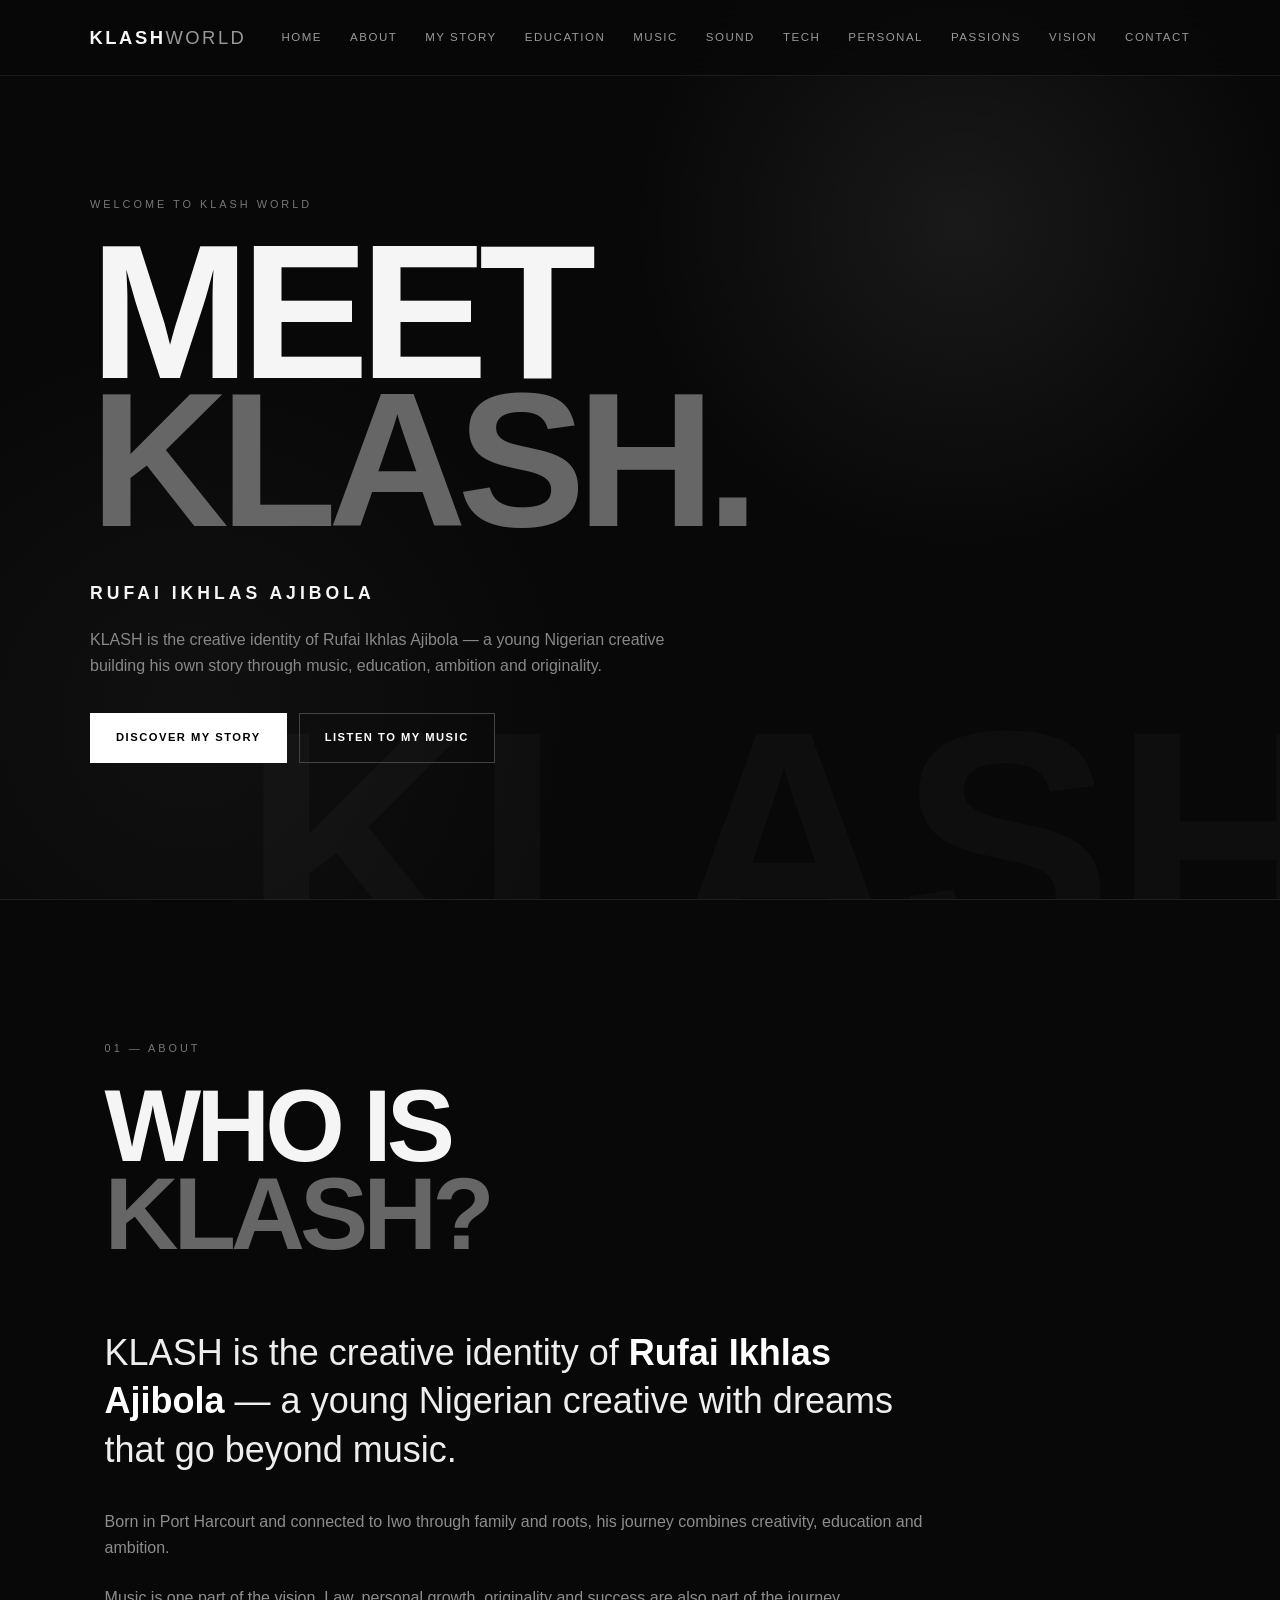
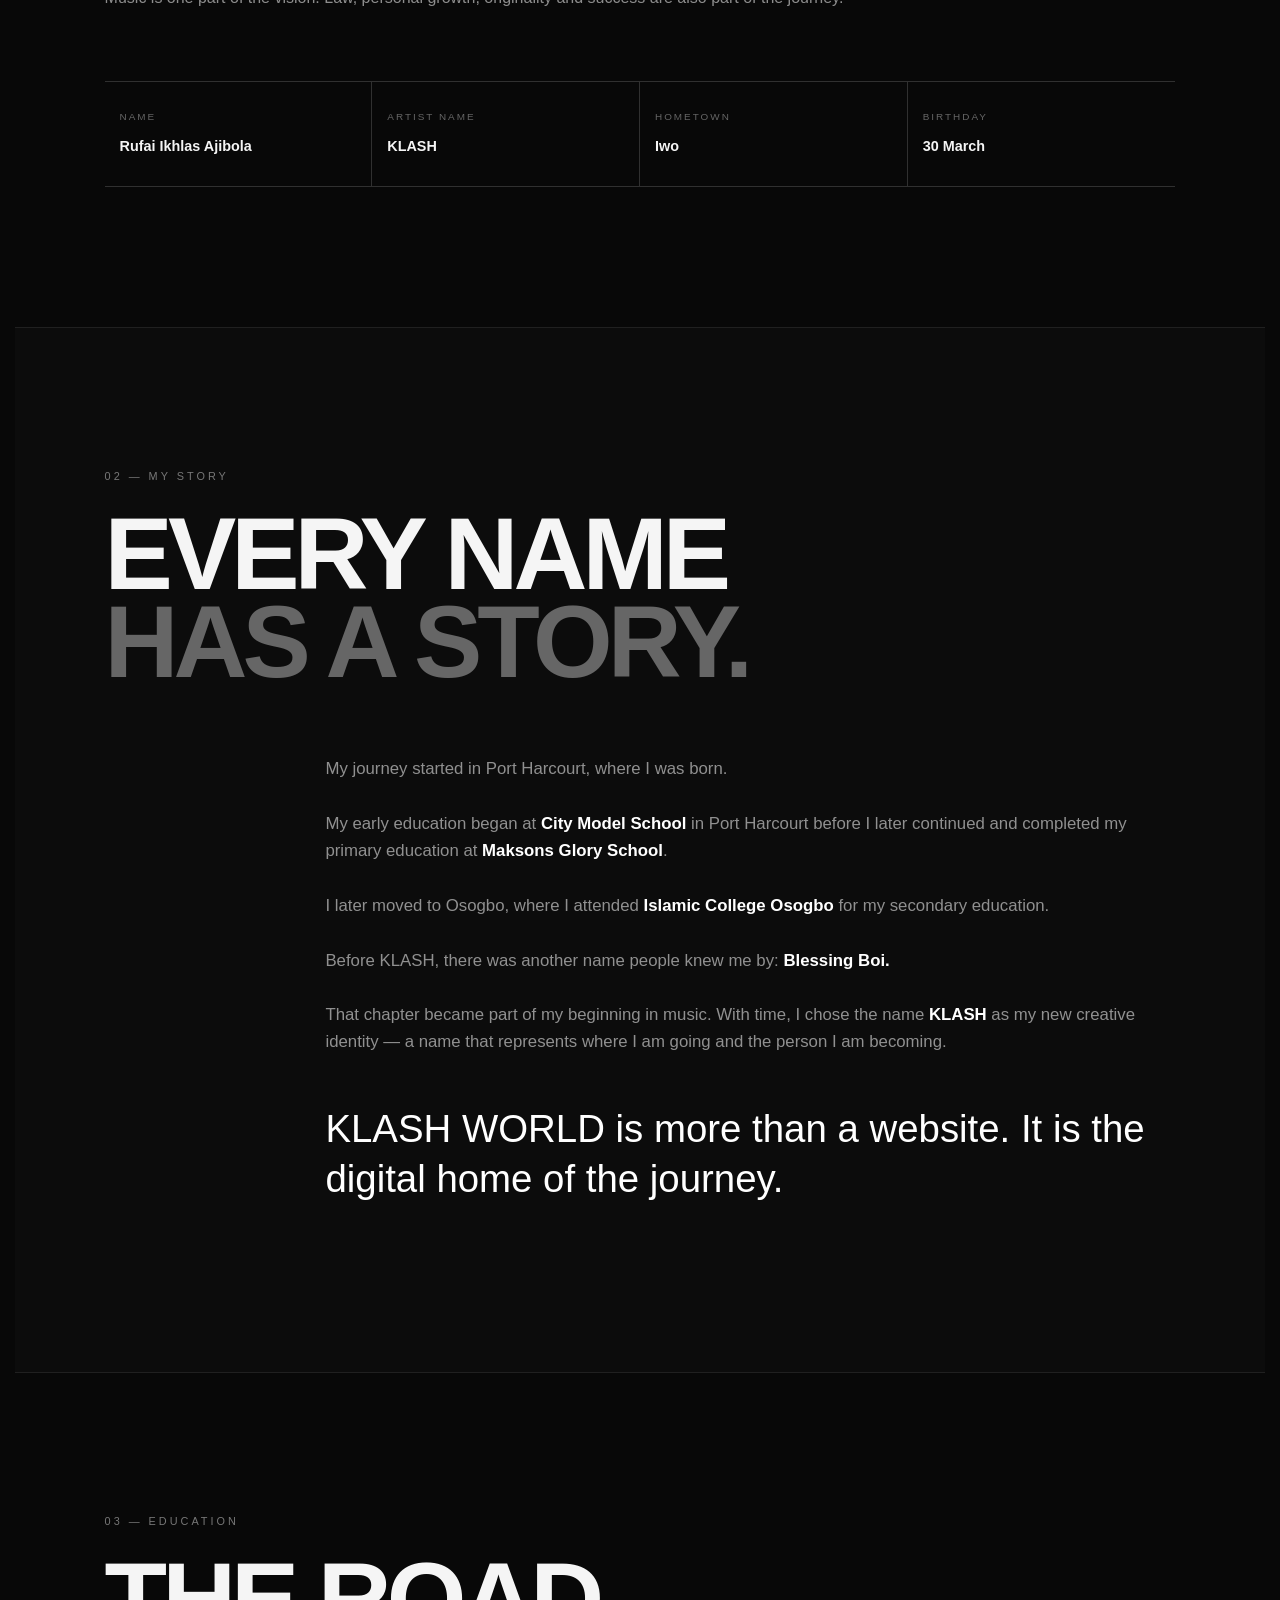
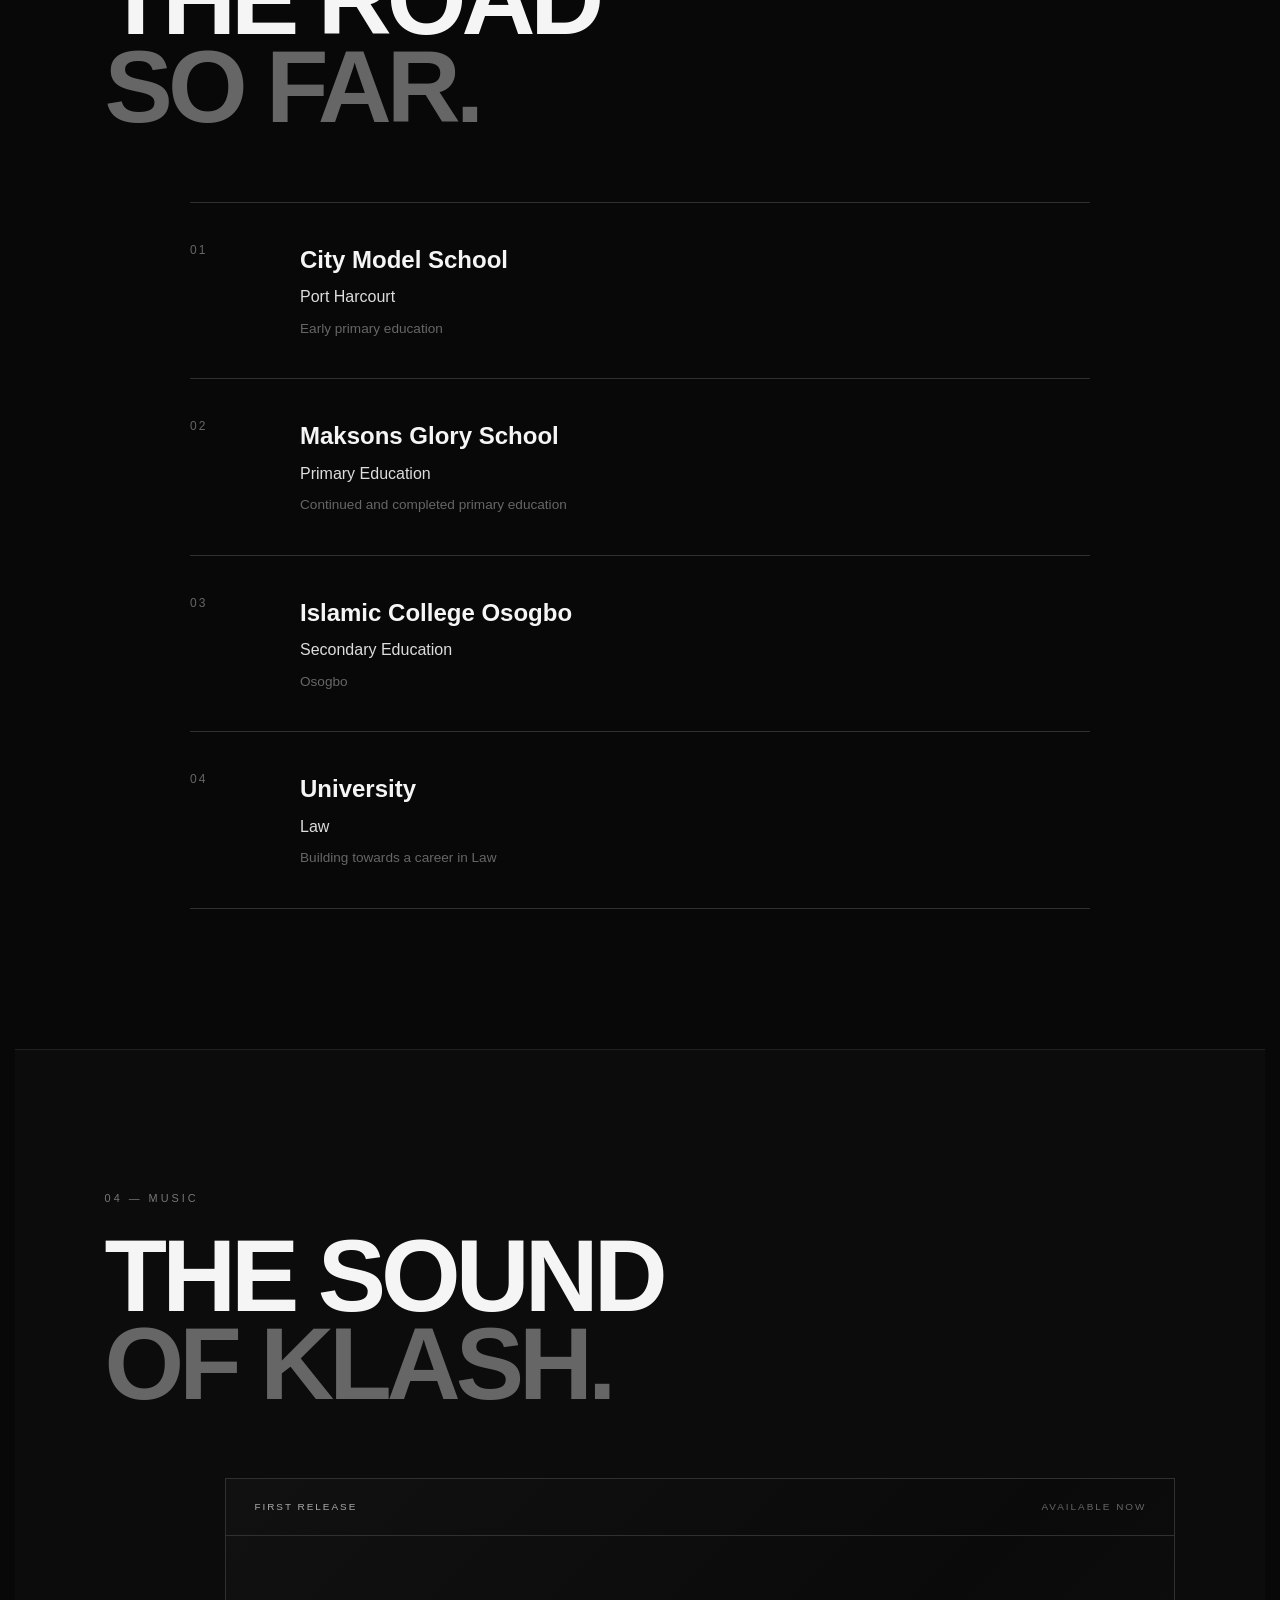
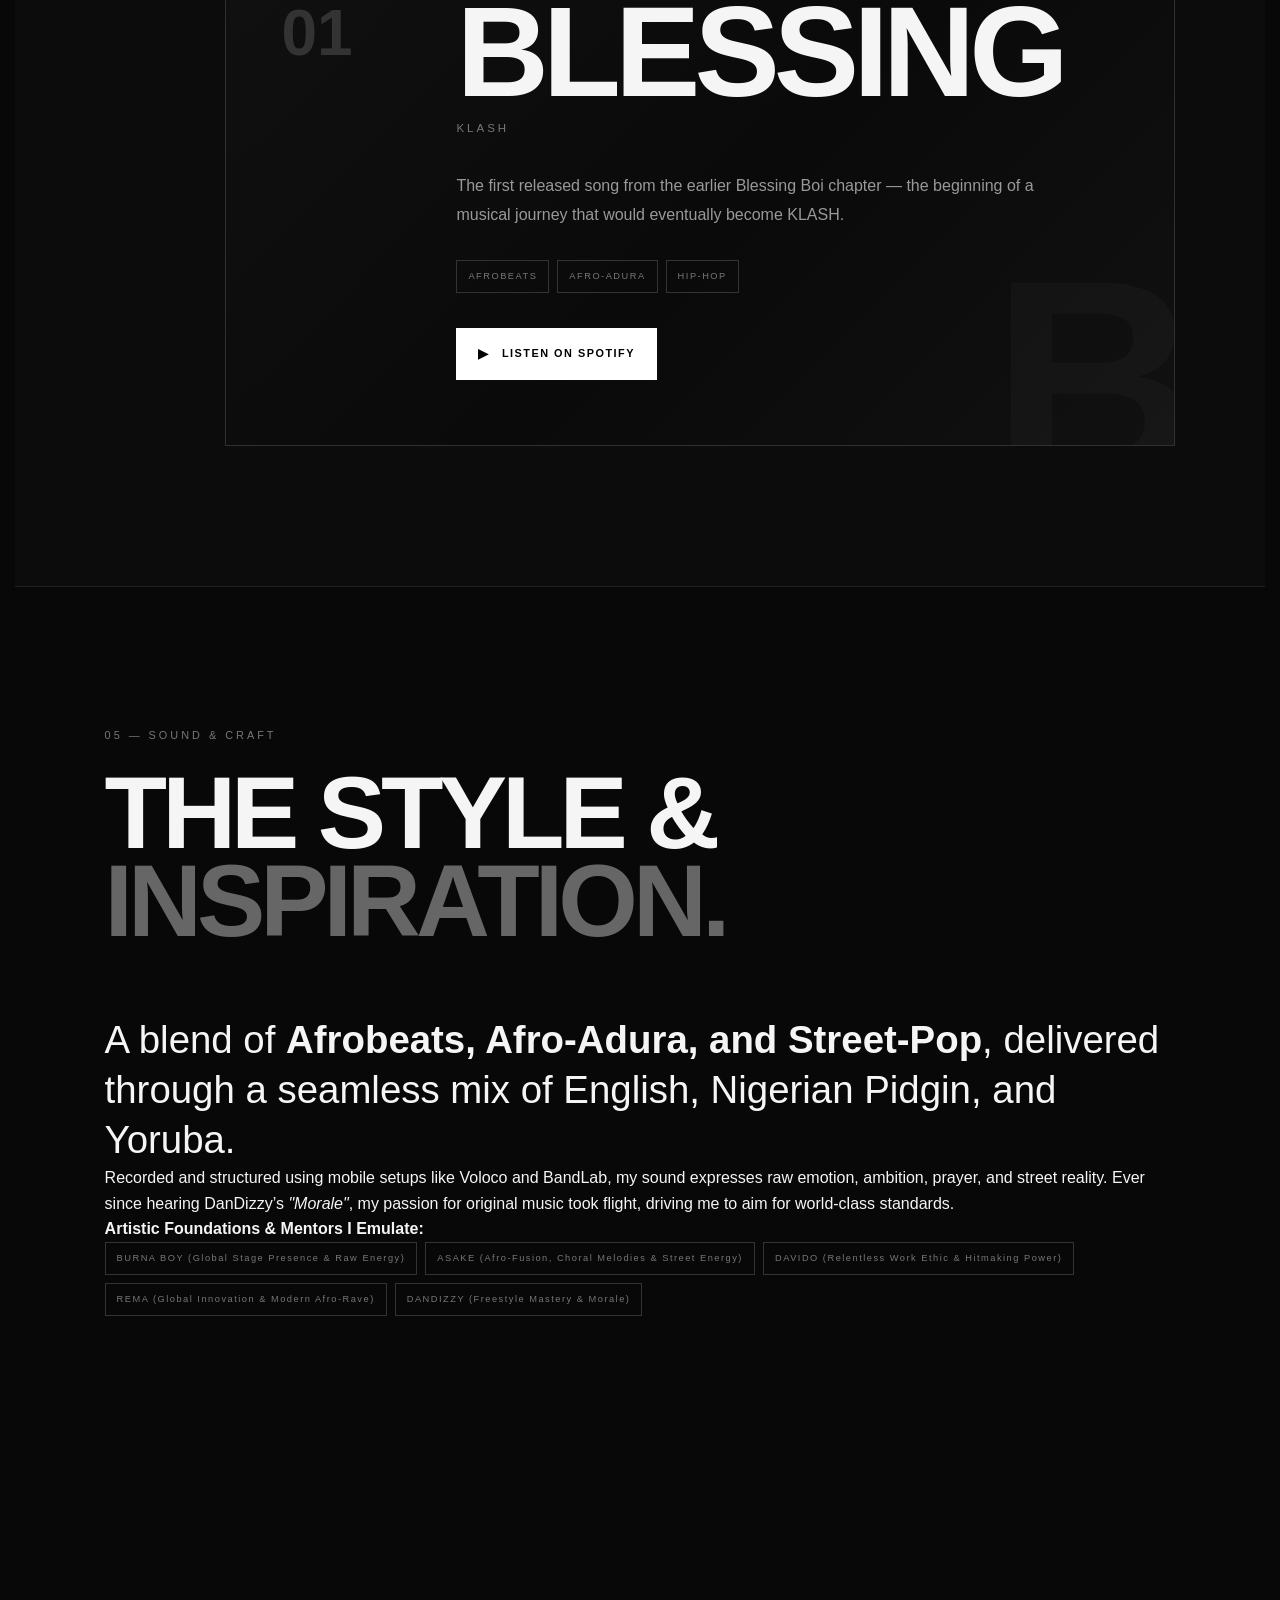
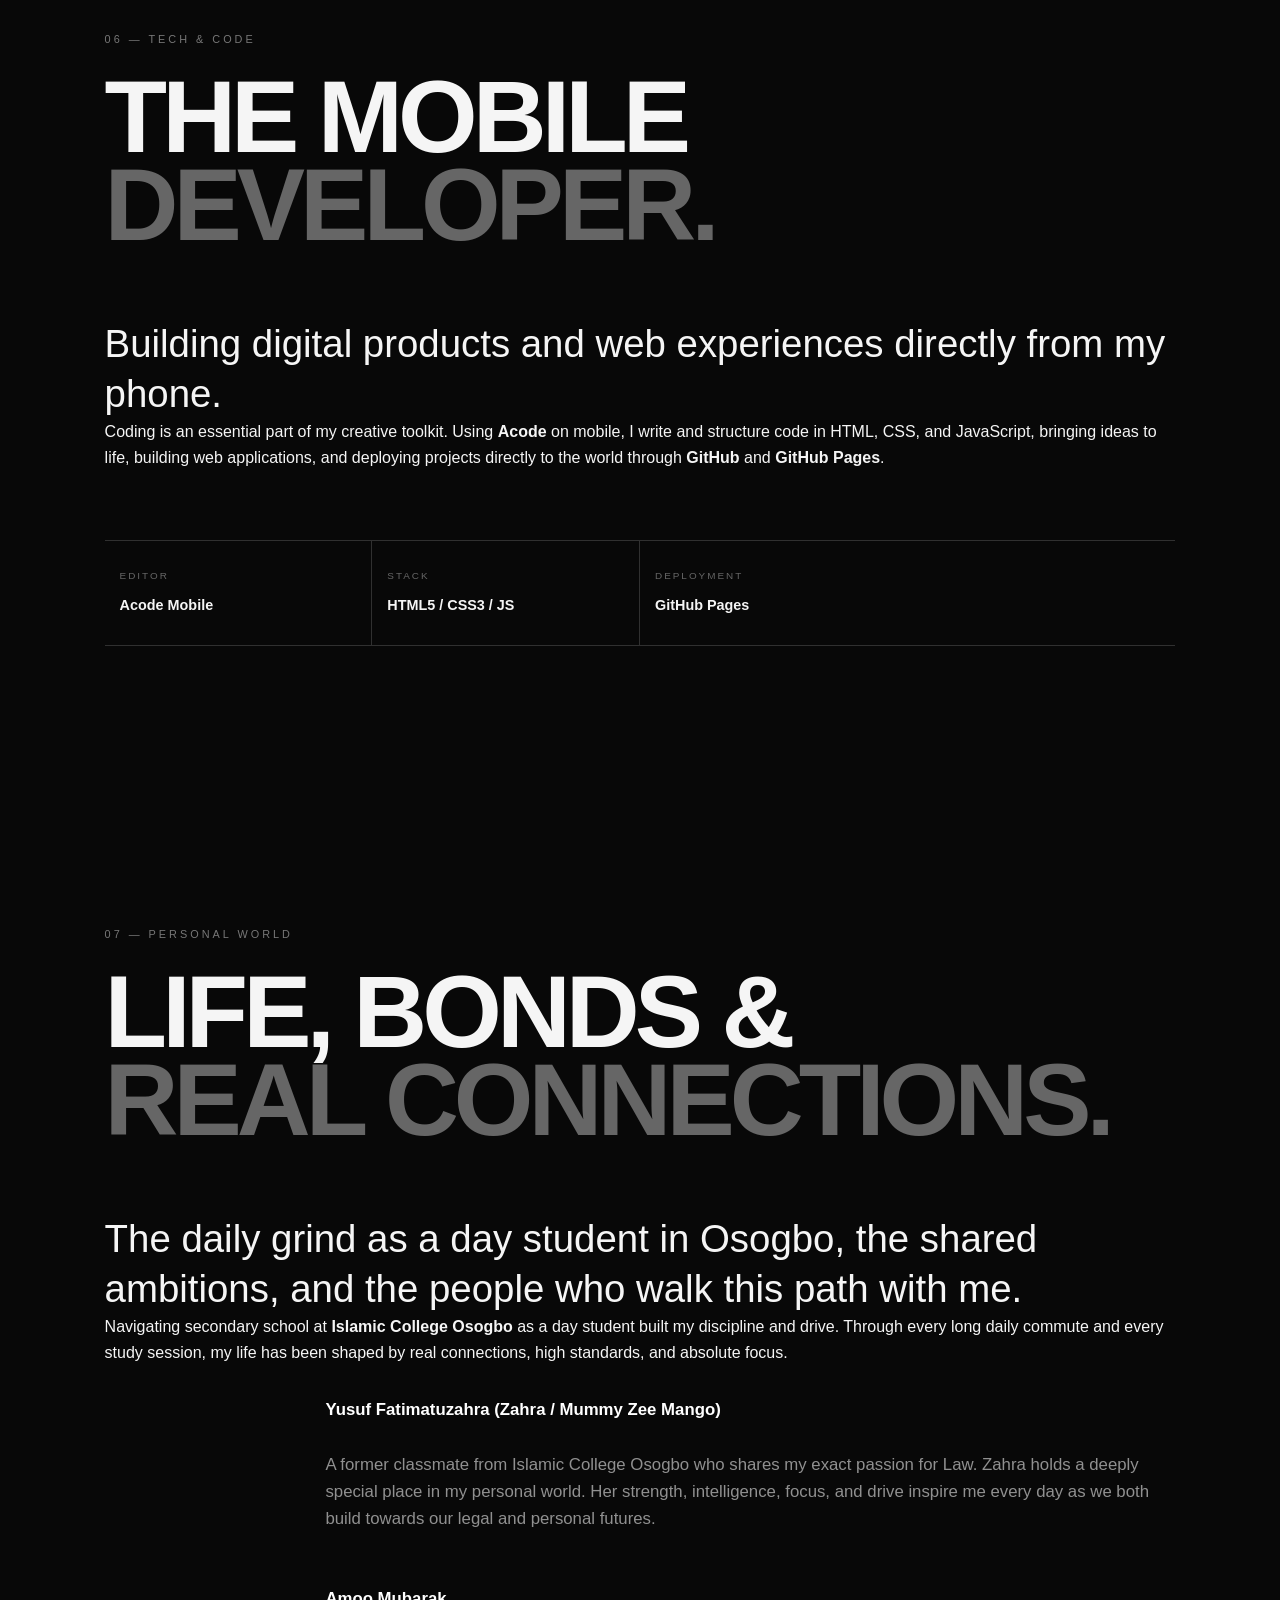
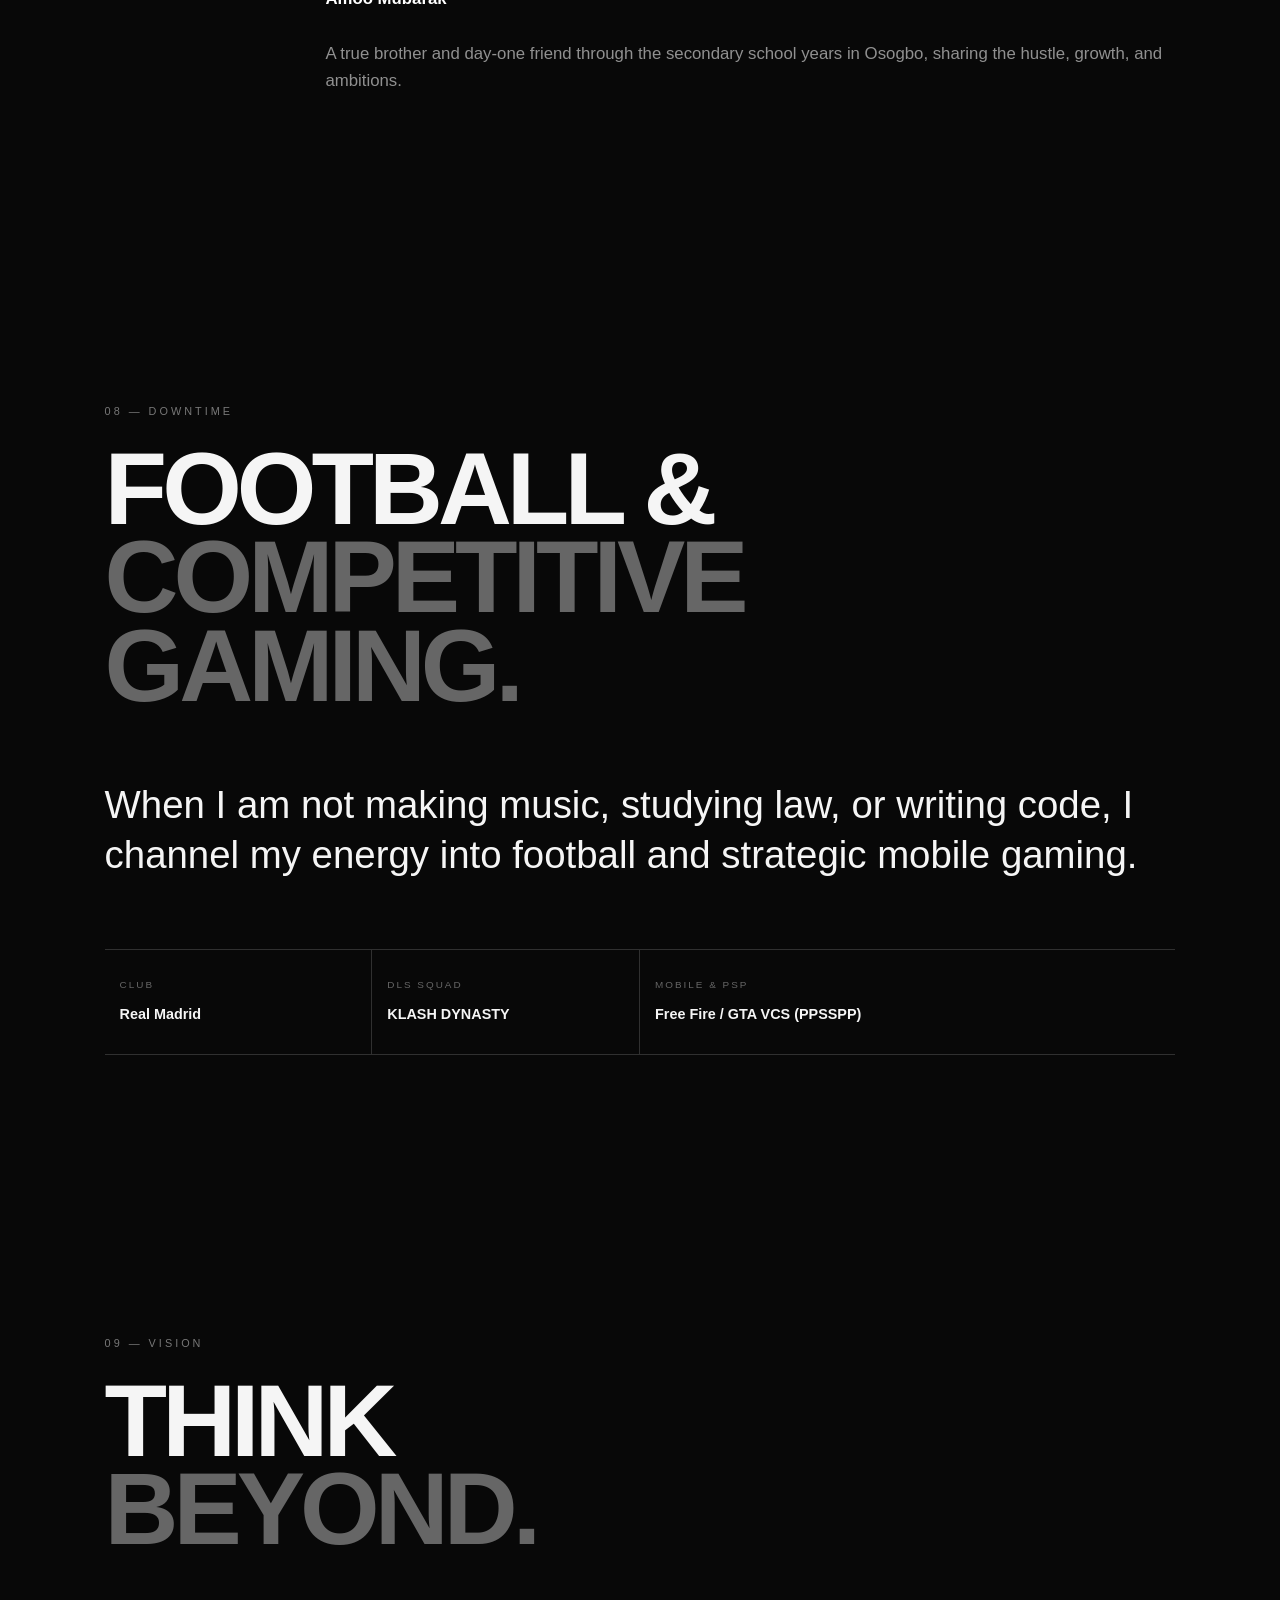
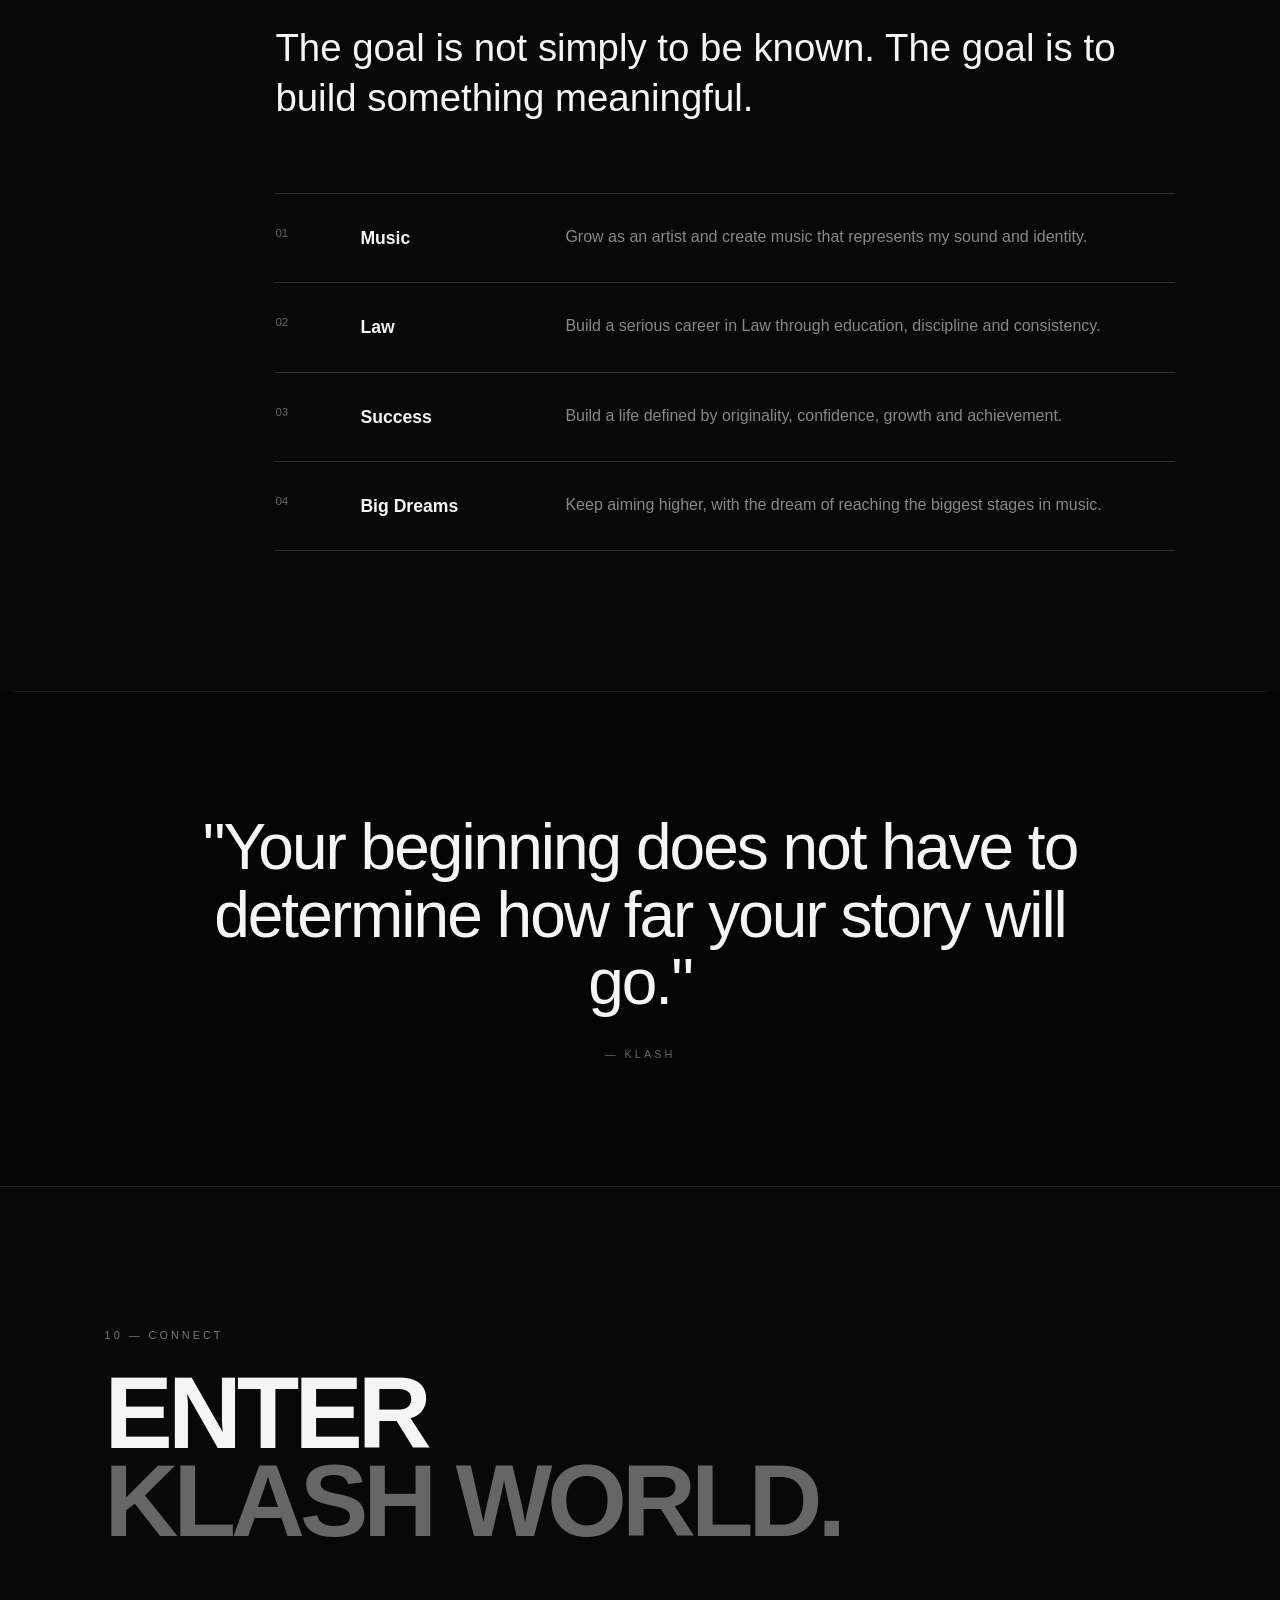
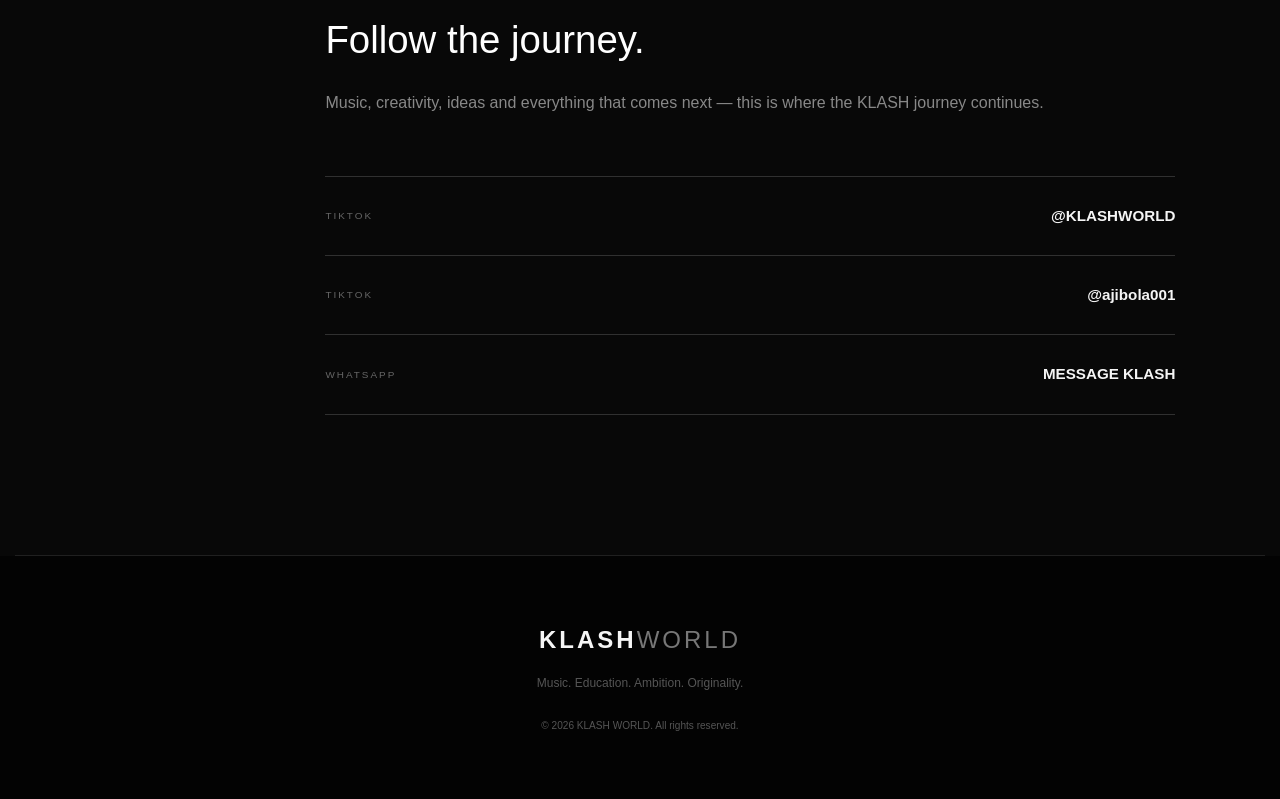
==== commit 3d91e22f: "Update index.html" ====
--- a/index.html
+++ b/index.html
@@ -1,92 +1,33 @@
-<!DOCTYPE html><html lang="en">
-<head>  <meta charset="UTF-8"><meta
-name="viewport"
-content="width=device-width, initial-scale=1.0"
-
-«»
-
-  <!-- ================= SEO ================= -->  <title>Rufai Ikhlas Ajibola | KLASH WORLD — Official Website</title><meta
-name="description"
-content="KLASH WORLD is the official website of Rufai Ikhlas Ajibola, professionally known as KLASH — a young Nigerian creative, musician and aspiring lawyer."
-
-«»
-
-<meta
-name="keywords"
-content="Rufai Ikhlas Ajibola, KLASH, KLASH WORLD, Rufai Ikhlas, KLASH Nigerian artist, KLASH music, Nigerian artist, Afrobeats, Afro-Adura, Hip-Hop"
-
-«»
-
-<meta
-name="author"
-content="Rufai Ikhlas Ajibola"
-
-«»
-
-<meta
-name="robots"
-content="index, follow"
-
-«»
-
-<meta
-name="googlebot"
-content="index, follow"
-
-«»
-
-  <link
-    rel="canonical"
-    href="https://rufaiikhlas2-spec.github.io/klash-world/"
-  >  <!-- ================= GOOGLE SEARCH / SOCIAL PREVIEW ================= --><meta
-property="og:type"
-content="website"
-
-«»
-
-<meta
-property="og:title"
-content="Rufai Ikhlas Ajibola | KLASH WORLD"
-
-«»
-
-<meta
-property="og:description"
-content="The official digital home of Rufai Ikhlas Ajibola, professionally known as KLASH — music, education, ambition and originality."
-
-«»
-
-<meta
-property="og:url"
-content="https://rufaiikhlas2-spec.github.io/klash-world/"
-
-«»
-
-<meta
-property="og:site_name"
-content="KLASH WORLD"
-
-«»
-
-  <!-- ================= TWITTER / X ================= --><meta
-name="twitter:card"
-content="summary"
-
-«»
-
-<meta
-name="twitter:title"
-content="Rufai Ikhlas Ajibola | KLASH WORLD"
-
-«»
-
-<meta
-name="twitter:description"
-content="The official digital home of Rufai Ikhlas Ajibola, professionally known as KLASH."
-
-«»
-
-  <!-- ================= STRUCTURED DATA ================= -->  <script type="application/ld+json">
+<!DOCTYPE html>
+<html lang="en">
+<head>
+  <meta charset="UTF-8">
+  <meta name="viewport" content="width=device-width, initial-scale=1.0">
+
+  <!-- ================= SEO ================= -->
+  <title>Rufai Ikhlas Ajibola | KLASH WORLD — Official Website</title>
+  <meta name="description" content="KLASH WORLD is the official website of Rufai Ikhlas Ajibola, professionally known as KLASH — a young Nigerian creative, musician, mobile developer and aspiring lawyer.">
+  <meta name="keywords" content="Rufai Ikhlas Ajibola, KLASH, KLASH WORLD, Rufai Ikhlas, KLASH Nigerian artist, KLASH music, Nigerian artist, Afrobeats, Afro-Adura, Hip-Hop, Street-Pop">
+  <meta name="author" content="Rufai Ikhlas Ajibola">
+  <meta name="robots" content="index, follow">
+  <meta name="googlebot" content="index, follow">
+
+  <link rel="canonical" href="https://rufaiikhlas2-spec.github.io/klash-world/">
+
+  <!-- ================= GOOGLE SEARCH / SOCIAL PREVIEW ================= -->
+  <meta property="og:type" content="website">
+  <meta property="og:title" content="Rufai Ikhlas Ajibola | KLASH WORLD">
+  <meta property="og:description" content="The official digital home of Rufai Ikhlas Ajibola, professionally known as KLASH — music, education, tech, ambition and originality.">
+  <meta property="og:url" content="https://rufaiikhlas2-spec.github.io/klash-world/">
+  <meta property="og:site_name" content="KLASH WORLD">
+
+  <!-- ================= TWITTER / X ================= -->
+  <meta name="twitter:card" content="summary">
+  <meta name="twitter:title" content="Rufai Ikhlas Ajibola | KLASH WORLD">
+  <meta name="twitter:description" content="The official digital home of Rufai Ikhlas Ajibola, professionally known as KLASH.">
+
+  <!-- ================= STRUCTURED DATA ================= -->
+  <script type="application/ld+json">
   {
     "@context": "https://schema.org",
     "@graph": [
@@ -115,655 +56,552 @@
       }
     ]
   }
-  </script>  <!-- ================= STYLES ================= -->  <link
-    rel="stylesheet"
-    href="style.css"
-  >  <!-- ================= GOOGLE ANALYTICS ================= -->  <script async src="https://www.googletagmanager.com/gtag/js?id=G-5CK31J59GS"></script>  <script>
+  </script>
+
+  <!-- ================= STYLES ================= -->
+  <link rel="stylesheet" href="style.css">
+
+  <!-- ================= GOOGLE ANALYTICS ================= -->
+  <script async src="https://www.googletagmanager.com/gtag/js?id=G-5CK31J59GS"></script>
+  <script>
     window.dataLayer = window.dataLayer || [];
-
     function gtag() {
       dataLayer.push(arguments);
     }
-
     gtag('js', new Date());
-
     gtag('config', 'G-5CK31J59GS');
-  </script></head><body>  <!-- ================= HEADER ================= -->  <header class="site-header"><a href="#home" class="logo">
-  KLASH<span>WORLD</span>
-</a>
-
-<button
-  class="menu-btn"
-  id="menuBtn"
-  aria-label="Open navigation menu"
->
-  ☰
-</button>
-
-<nav class="nav" id="navMenu">
-
-  <a href="#home">Home</a>
-  <a href="#about">About</a>
-  <a href="#story">My Story</a>
-  <a href="#education">Education</a>
-  <a href="#music">Music</a>
-  <a href="#vision">Vision</a>
-  <a href="#contact">Contact</a>
-
-</nav>
-
-  </header>  <!-- ================= MAIN ================= -->  <main><!-- ================= HOME ================= -->
-
-<section class="hero" id="home">
-
-  <div class="hero-content">
-
-    <p class="eyebrow">
-      WELCOME TO KLASH WORLD
+  </script>
+</head>
+<body>
+
+  <!-- ================= HEADER ================= -->
+  <header class="site-header">
+    <a href="#home" class="logo">
+      KLASH<span>WORLD</span>
+    </a>
+
+    <button class="menu-btn" id="menuBtn" aria-label="Open navigation menu">
+      ☰
+    </button>
+
+    <nav class="nav" id="navMenu">
+      <a href="#home">Home</a>
+      <a href="#about">About</a>
+      <a href="#story">My Story</a>
+      <a href="#education">Education</a>
+      <a href="#music">Music</a>
+      <a href="#influences">Sound</a>
+      <a href="#tech">Tech</a>
+      <a href="#personal">Personal</a>
+      <a href="#passions">Passions</a>
+      <a href="#vision">Vision</a>
+      <a href="#contact">Contact</a>
+    </nav>
+  </header>
+
+  <!-- ================= MAIN ================= -->
+  <main>
+
+    <!-- ================= HOME ================= -->
+    <section class="hero" id="home">
+      <div class="hero-content">
+        <p class="eyebrow">
+          WELCOME TO KLASH WORLD
+        </p>
+        <h1>
+          MEET<br>
+          <span>KLASH.</span>
+        </h1>
+        <p class="hero-text">
+          Rufai Ikhlas Ajibola
+        </p>
+        <p class="hero-description">
+          KLASH is the creative identity of Rufai Ikhlas Ajibola —
+          a young Nigerian creative building his own story through
+          music, education, ambition and originality.
+        </p>
+        <div class="hero-buttons">
+          <a href="#about" class="btn primary-btn">
+            Discover My Story
+          </a>
+          <a href="#music" class="btn secondary-btn">
+            Listen to My Music
+          </a>
+        </div>
+      </div>
+    </section>
+
+    <!-- ================= ABOUT ================= -->
+    <section class="section about-section" id="about">
+      <div class="section-heading">
+        <p class="eyebrow">
+          01 — ABOUT
+        </p>
+        <h2>
+          WHO IS<br>
+          <span>KLASH?</span>
+        </h2>
+      </div>
+
+      <div class="about-content">
+        <p class="large-text">
+          KLASH is the creative identity of
+          <strong>Rufai Ikhlas Ajibola</strong> —
+          a young Nigerian creative with dreams
+          that go beyond music.
+        </p>
+        <p>
+          Born in Port Harcourt and connected to Iwo
+          through family and roots, his journey combines
+          creativity, education and ambition.
+        </p>
+        <p>
+          Music is one part of the vision. Law,
+          personal growth, originality and success
+          are also part of the journey.
+        </p>
+      </div>
+
+      <div class="facts">
+        <div class="fact">
+          <span>NAME</span>
+          <strong>Rufai Ikhlas Ajibola</strong>
+        </div>
+        <div class="fact">
+          <span>ARTIST NAME</span>
+          <strong>KLASH</strong>
+        </div>
+        <div class="fact">
+          <span>HOMETOWN</span>
+          <strong>Iwo</strong>
+        </div>
+        <div class="fact">
+          <span>BIRTHDAY</span>
+          <strong>30 March</strong>
+        </div>
+      </div>
+    </section>
+
+    <!-- ================= MY STORY ================= -->
+    <section class="section story-section" id="story">
+      <div class="section-heading">
+        <p class="eyebrow">
+          02 — MY STORY
+        </p>
+        <h2>
+          EVERY NAME<br>
+          <span>HAS A STORY.</span>
+        </h2>
+      </div>
+
+      <div class="story-content">
+        <p>
+          My journey started in Port Harcourt,
+          where I was born.
+        </p>
+        <p>
+          My early education began at
+          <strong>City Model School</strong> in
+          Port Harcourt before I later continued
+          and completed my primary education at
+          <strong>Maksons Glory School</strong>.
+        </p>
+        <p>
+          I later moved to Osogbo, where I attended
+          <strong>Islamic College Osogbo</strong>
+          for my secondary education.
+        </p>
+        <p>
+          Before KLASH, there was another name
+          people knew me by:
+          <strong>Blessing Boi.</strong>
+        </p>
+        <p>
+          That chapter became part of my beginning
+          in music. With time, I chose the name
+          <strong>KLASH</strong> as my new creative
+          identity — a name that represents where
+          I am going and the person I am becoming.
+        </p>
+        <p class="story-highlight">
+          KLASH WORLD is more than a website.
+          It is the digital home of the journey.
+        </p>
+      </div>
+    </section>
+
+    <!-- ================= EDUCATION ================= -->
+    <section class="section education-section" id="education">
+      <div class="section-heading">
+        <p class="eyebrow">
+          03 — EDUCATION
+        </p>
+        <h2>
+          THE ROAD<br>
+          <span>SO FAR.</span>
+        </h2>
+      </div>
+
+      <div class="timeline">
+        <div class="timeline-item">
+          <div class="timeline-number">01</div>
+          <div class="timeline-content">
+            <h3>City Model School</h3>
+            <p>Port Harcourt</p>
+            <span>Early primary education</span>
+          </div>
+        </div>
+
+        <div class="timeline-item">
+          <div class="timeline-number">02</div>
+          <div class="timeline-content">
+            <h3>Maksons Glory School</h3>
+            <p>Primary Education</p>
+            <span>Continued and completed primary education</span>
+          </div>
+        </div>
+
+        <div class="timeline-item">
+          <div class="timeline-number">03</div>
+          <div class="timeline-content">
+            <h3>Islamic College Osogbo</h3>
+            <p>Secondary Education</p>
+            <span>Osogbo</span>
+          </div>
+        </div>
+
+        <div class="timeline-item">
+          <div class="timeline-number">04</div>
+          <div class="timeline-content">
+            <h3>University</h3>
+            <p>Law</p>
+            <span>Building towards a career in Law</span>
+          </div>
+        </div>
+      </div>
+    </section>
+
+    <!-- ================= MUSIC ================= -->
+    <section class="section music-section" id="music">
+      <div class="section-heading">
+        <p class="eyebrow">
+          04 — MUSIC
+        </p>
+        <h2>
+          THE SOUND<br>
+          <span>OF KLASH.</span>
+        </h2>
+      </div>
+
+      <div class="music-release">
+        <div class="release-top">
+          <div class="release-label">FIRST RELEASE</div>
+          <div class="release-status">AVAILABLE NOW</div>
+        </div>
+
+        <div class="release-main">
+          <div class="release-number">01</div>
+          <div class="release-info">
+            <h3>BLESSING</h3>
+            <p class="release-by">KLASH</p>
+            <p class="release-description">
+              The first released song from the earlier
+              Blessing Boi chapter — the beginning of a
+              musical journey that would eventually
+              become KLASH.
+            </p>
+
+            <div class="music-tags">
+              <span>AFROBEATS</span>
+              <span>AFRO-ADURA</span>
+              <span>HIP-HOP</span>
+            </div>
+
+            <a
+              href="https://open.spotify.com/episode/6e3MjUSWz7Zmc1Ca3wGqjz?si=TcAkuCqIRw-3mqOgVendgw&utm_source=copy-link"
+              target="_blank"
+              rel="noopener noreferrer"
+              class="spotify-btn"
+            >
+              <span class="spotify-icon">▶</span>
+              LISTEN ON SPOTIFY
+            </a>
+          </div>
+        </div>
+      </div>
+    </section>
+
+    <!-- ================= SOUND & INFLUENCES ================= -->
+    <section class="section influences-section" id="influences">
+      <div class="section-heading">
+        <p class="eyebrow">
+          05 — SOUND & CRAFT
+        </p>
+        <h2>
+          THE STYLE &<br>
+          <span>INSPIRATION.</span>
+        </h2>
+      </div>
+
+      <div class="influences-content">
+        <p class="large-text">
+          A blend of <strong>Afrobeats, Afro-Adura, and Street-Pop</strong>, delivered through a seamless mix of English, Nigerian Pidgin, and Yoruba.
+        </p>
+        <p>
+          Recorded and structured using mobile setups like Voloco and BandLab, my sound expresses raw emotion, ambition, prayer, and street reality. 
+          Ever since hearing DanDizzy’s <em>"Morale"</em>, my passion for original music took flight, driving me to aim for world-class standards.
+        </p>
+        <p><strong>Artistic Foundations & Mentors I Emulate:</strong></p>
+        <div class="music-tags">
+          <span>BURNA BOY (Global Stage Presence & Raw Energy)</span>
+          <span>ASAKE (Afro-Fusion, Choral Melodies & Street Energy)</span>
+          <span>DAVIDO (Relentless Work Ethic & Hitmaking Power)</span>
+          <span>REMA (Global Innovation & Modern Afro-Rave)</span>
+          <span>DANDIZZY (Freestyle Mastery & Morale)</span>
+        </div>
+      </div>
+    </section>
+
+    <!-- ================= CODING & TECH ================= -->
+    <section class="section tech-section" id="tech">
+      <div class="section-heading">
+        <p class="eyebrow">
+          06 — TECH & CODE
+        </p>
+        <h2>
+          THE MOBILE<br>
+          <span>DEVELOPER.</span>
+        </h2>
+      </div>
+
+      <div class="tech-content">
+        <p class="large-text">
+          Building digital products and web experiences directly from my phone.
+        </p>
+        <p>
+          Coding is an essential part of my creative toolkit. Using <strong>Acode</strong> on mobile, 
+          I write and structure code in HTML, CSS, and JavaScript, bringing ideas to life, 
+          building web applications, and deploying projects directly to the world through 
+          <strong>GitHub</strong> and <strong>GitHub Pages</strong>.
+        </p>
+        <div class="facts">
+          <div class="fact"><span>EDITOR</span><strong>Acode Mobile</strong></div>
+          <div class="fact"><span>STACK</span><strong>HTML5 / CSS3 / JS</strong></div>
+          <div class="fact"><span>DEPLOYMENT</span><strong>GitHub Pages</strong></div>
+        </div>
+      </div>
+    </section>
+
+    <!-- ================= PERSONAL WORLD ================= -->
+    <section class="section personal-section" id="personal">
+      <div class="section-heading">
+        <p class="eyebrow">
+          07 — PERSONAL WORLD
+        </p>
+        <h2>
+          LIFE, BONDS &<br>
+          <span>REAL CONNECTIONS.</span>
+        </h2>
+      </div>
+
+      <div class="personal-content">
+        <p class="large-text">
+          The daily grind as a day student in Osogbo, the shared ambitions, and the people who walk this path with me.
+        </p>
+        <p>
+          Navigating secondary school at <strong>Islamic College Osogbo</strong> as a day student built my discipline and drive. 
+          Through every long daily commute and every study session, my life has been shaped by real connections, high standards, and absolute focus.
+        </p>
+        
+        <div class="story-content" style="margin-top: 2rem;">
+          <p><strong>Yusuf Fatimatuzahra (Zahra / Mummy Zee Mango)</strong></p>
+          <p>
+            A former classmate from Islamic College Osogbo who shares my exact passion for Law. 
+            Zahra holds a deeply special place in my personal world. Her strength, intelligence, focus, and drive inspire me every day as we both build towards our legal and personal futures.
+          </p>
+          <br>
+          <p><strong>Amoo Mubarak</strong></p>
+          <p>
+            A true brother and day-one friend through the secondary school years in Osogbo, sharing the hustle, growth, and ambitions.
+          </p>
+        </div>
+      </div>
+    </section>
+
+    <!-- ================= PASSIONS & DOWNTIME ================= -->
+    <section class="section gaming-section" id="passions">
+      <div class="section-heading">
+        <p class="eyebrow">
+          08 — DOWNTIME
+        </p>
+        <h2>
+          FOOTBALL &<br>
+          <span>COMPETITIVE GAMING.</span>
+        </h2>
+      </div>
+
+      <div class="passions-content">
+        <p class="large-text">
+          When I am not making music, studying law, or writing code, I channel my energy into football and strategic mobile gaming.
+        </p>
+        <div class="facts">
+          <div class="fact">
+            <span>CLUB</span>
+            <strong>Real Madrid</strong>
+          </div>
+          <div class="fact">
+            <span>DLS SQUAD</span>
+            <strong>KLASH DYNASTY</strong>
+          </div>
+          <div class="fact">
+            <span>MOBILE & PSP</span>
+            <strong>Free Fire / GTA VCS (PPSSPP)</strong>
+          </div>
+        </div>
+      </div>
+    </section>
+
+    <!-- ================= VISION ================= -->
+    <section class="section vision-section" id="vision">
+      <div class="section-heading">
+        <p class="eyebrow">
+          09 — VISION
+        </p>
+        <h2>
+          THINK<br>
+          <span>BEYOND.</span>
+        </h2>
+      </div>
+
+      <div class="vision-content">
+        <p class="large-text">
+          The goal is not simply to be known.
+          The goal is to build something meaningful.
+        </p>
+
+        <div class="vision-list">
+          <div class="vision-item">
+            <span>01</span>
+            <strong>Music</strong>
+            <p>
+              Grow as an artist and create music
+              that represents my sound and identity.
+            </p>
+          </div>
+
+          <div class="vision-item">
+            <span>02</span>
+            <strong>Law</strong>
+            <p>
+              Build a serious career in Law through
+              education, discipline and consistency.
+            </p>
+          </div>
+
+          <div class="vision-item">
+            <span>03</span>
+            <strong>Success</strong>
+            <p>
+              Build a life defined by originality,
+              confidence, growth and achievement.
+            </p>
+          </div>
+
+          <div class="vision-item">
+            <span>04</span>
+            <strong>Big Dreams</strong>
+            <p>
+              Keep aiming higher, with the dream of
+              reaching the biggest stages in music.
+            </p>
+          </div>
+        </div>
+      </div>
+    </section>
+
+    <!-- ================= QUOTE ================= -->
+    <section class="quote-section">
+      <p>
+        "Your beginning does not have to determine
+        how far your story will go."
+      </p>
+      <span>
+        — KLASH
+      </span>
+    </section>
+
+    <!-- ================= CONTACT ================= -->
+    <section class="section contact-section" id="contact">
+      <div class="section-heading">
+        <p class="eyebrow">
+          10 — CONNECT
+        </p>
+        <h2>
+          ENTER<br>
+          <span>KLASH WORLD.</span>
+        </h2>
+      </div>
+
+      <div class="contact-content">
+        <p class="large-text">
+          Follow the journey.
+        </p>
+        <p>
+          Music, creativity, ideas and everything
+          that comes next — this is where the KLASH
+          journey continues.
+        </p>
+
+        <div class="social-links">
+          <a
+            href="https://vm.tiktok.com/ZS9SvBGH1JsnB-mgDAi/"
+            target="_blank"
+            rel="noopener noreferrer"
+          >
+            <span>TIKTOK</span>
+            <strong>@KLASHWORLD</strong>
+          </a>
+
+          <a
+            href="https://www.tiktok.com/@rufaiikhlas172?_r=1&_t=ZS-99keHgt7PMb"
+            target="_blank"
+            rel="noopener noreferrer"
+          >
+            <span>TIKTOK</span>
+            <strong>@ajibola001</strong>
+          </a>
+
+          <a
+            href="https://wa.me/2348062112118"
+            target="_blank"
+            rel="noopener noreferrer"
+          >
+            <span>WHATSAPP</span>
+            <strong>MESSAGE KLASH</strong>
+          </a>
+        </div>
+      </div>
+    </section>
+
+  </main>
+
+  <!-- ================= FOOTER ================= -->
+  <footer class="footer">
+    <div class="footer-logo">
+      KLASH<span>WORLD</span>
+    </div>
+
+    <p>
+      Music. Education. Ambition. Originality.
     </p>
 
-    <h1>
-      MEET<br>
-      <span>KLASH.</span>
-    </h1>
-
-    <p class="hero-text">
-      Rufai Ikhlas Ajibola
+    <p class="copyright">
+      © <span id="year"></span>
+      KLASH WORLD. All rights reserved.
     </p>
-
-    <p class="hero-description">
-      KLASH is the creative identity of Rufai Ikhlas Ajibola —
-      a young Nigerian creative building his own story through
-      music, education, ambition and originality.
-    </p>
-
-    <div class="hero-buttons">
-
-      <a href="#about" class="btn primary-btn">
-        Discover My Story
-      </a>
-
-      <a href="#music" class="btn secondary-btn">
-        Listen to My Music
-      </a>
-
-    </div>
-
-  </div>
-
-</section>
-
-
-<!-- ================= ABOUT ================= -->
-
-<section class="section about-section" id="about">
-
-  <div class="section-heading">
-
-    <p class="eyebrow">
-      01 — ABOUT
-    </p>
-
-    <h2>
-      WHO IS<br>
-      <span>KLASH?</span>
-    </h2>
-
-  </div>
-
-
-  <div class="about-content">
-
-    <p class="large-text">
-      KLASH is the creative identity of
-      <strong>Rufai Ikhlas Ajibola</strong> —
-      a young Nigerian creative with dreams
-      that go beyond music.
-    </p>
-
-    <p>
-      Born in Port Harcourt and connected to Iwo
-      through family and roots, his journey combines
-      creativity, education and ambition.
-    </p>
-
-    <p>
-      Music is one part of the vision. Law,
-      personal growth, originality and success
-      are also part of the journey.
-    </p>
-
-  </div>
-
-
-  <div class="facts">
-
-    <div class="fact">
-      <span>NAME</span>
-      <strong>Rufai Ikhlas Ajibola</strong>
-    </div>
-
-    <div class="fact">
-      <span>ARTIST NAME</span>
-      <strong>KLASH</strong>
-    </div>
-
-    <div class="fact">
-      <span>HOMETOWN</span>
-      <strong>Iwo</strong>
-    </div>
-
-    <div class="fact">
-      <span>BIRTHDAY</span>
-      <strong>30 March</strong>
-    </div>
-
-  </div>
-
-</section>
-
-
-<!-- ================= MY STORY ================= -->
-
-<section class="section story-section" id="story">
-
-  <div class="section-heading">
-
-    <p class="eyebrow">
-      02 — MY STORY
-    </p>
-
-    <h2>
-      EVERY NAME<br>
-      <span>HAS A STORY.</span>
-    </h2>
-
-  </div>
-
-
-  <div class="story-content">
-
-    <p>
-      My journey started in Port Harcourt,
-      where I was born.
-    </p>
-
-    <p>
-      My early education began at
-      <strong>City Model School</strong> in
-      Port Harcourt before I later continued
-      and completed my primary education at
-      <strong>Maksons Glory School</strong>.
-    </p>
-
-    <p>
-      I later moved to Osogbo, where I attended
-      <strong>Islamic College Osogbo</strong>
-      for my secondary education.
-    </p>
-
-    <p>
-      Before KLASH, there was another name
-      people knew me by:
-      <strong>Blessing Boi.</strong>
-    </p>
-
-    <p>
-      That chapter became part of my beginning
-      in music. With time, I chose the name
-      <strong>KLASH</strong> as my new creative
-      identity — a name that represents where
-      I am going and the person I am becoming.
-    </p>
-
-    <p class="story-highlight">
-      KLASH WORLD is more than a website.
-      It is the digital home of the journey.
-    </p>
-
-  </div>
-
-</section>
-
-
-<!-- ================= EDUCATION ================= -->
-
-<section class="section education-section" id="education">
-
-  <div class="section-heading">
-
-    <p class="eyebrow">
-      03 — EDUCATION
-    </p>
-
-    <h2>
-      THE ROAD<br>
-      <span>SO FAR.</span>
-    </h2>
-
-  </div>
-
-
-  <div class="timeline">
-
-
-    <div class="timeline-item">
-
-      <div class="timeline-number">
-        01
-      </div>
-
-      <div class="timeline-content">
-
-        <h3>
-          City Model School
-        </h3>
-
-        <p>
-          Port Harcourt
-        </p>
-
-        <span>
-          Early primary education
-        </span>
-
-      </div>
-
-    </div>
-
-
-    <div class="timeline-item">
-
-      <div class="timeline-number">
-        02
-      </div>
-
-      <div class="timeline-content">
-
-        <h3>
-          Maksons Glory School
-        </h3>
-
-        <p>
-          Primary Education
-        </p>
-
-        <span>
-          Continued and completed primary education
-        </span>
-
-      </div>
-
-    </div>
-
-
-    <div class="timeline-item">
-
-      <div class="timeline-number">
-        03
-      </div>
-
-      <div class="timeline-content">
-
-        <h3>
-          Islamic College Osogbo
-        </h3>
-
-        <p>
-          Secondary Education
-        </p>
-
-        <span>
-          Osogbo
-        </span>
-
-      </div>
-
-    </div>
-
-
-    <div class="timeline-item">
-
-      <div class="timeline-number">
-        04
-      </div>
-
-      <div class="timeline-content">
-
-        <h3>
-          University
-        </h3>
-
-        <p>
-          Law
-        </p>
-
-        <span>
-          Building towards a career in Law
-        </span>
-
-      </div>
-
-    </div>
-
-
-  </div>
-
-</section>
-
-
-<!-- ================= MUSIC ================= -->
-
-<section class="section music-section" id="music">
-
-  <div class="section-heading">
-
-    <p class="eyebrow">
-      04 — MUSIC
-    </p>
-
-    <h2>
-      THE SOUND<br>
-      <span>OF KLASH.</span>
-    </h2>
-
-  </div>
-
-
-  <div class="music-release">
-
-
-    <div class="release-top">
-
-      <div class="release-label">
-        FIRST RELEASE
-      </div>
-
-      <div class="release-status">
-        AVAILABLE NOW
-      </div>
-
-    </div>
-
-
-    <div class="release-main">
-
-
-      <div class="release-number">
-        01
-      </div>
-
-
-      <div class="release-info">
-
-        <h3>
-          BLESSING
-        </h3>
-
-        <p class="release-by">
-          KLASH
-        </p>
-
-        <p class="release-description">
-          The first released song from the earlier
-          Blessing Boi chapter — the beginning of a
-          musical journey that would eventually
-          become KLASH.
-        </p>
-
-
-        <div class="music-tags">
-
-          <span>AFROBEATS</span>
-          <span>AFRO-ADURA</span>
-          <span>HIP-HOP</span>
-
-        </div>
-
-
-        <a
-          href="https://open.spotify.com/episode/6e3MjUSWz7Zmc1Ca3wGqjz?si=TcAkuCqIRw-3mqOgVendgw&utm_source=copy-link"
-          target="_blank"
-          rel="noopener noreferrer"
-          class="spotify-btn"
-        >
-
-          <span class="spotify-icon">
-            ▶
-          </span>
-
-          LISTEN ON SPOTIFY
-
-        </a>
-
-      </div>
-
-    </div>
-
-  </div>
-
-</section>
-
-
-<!-- ================= VISION ================= -->
-
-<section class="section vision-section" id="vision">
-
-  <div class="section-heading">
-
-    <p class="eyebrow">
-      05 — VISION
-    </p>
-
-    <h2>
-      THINK<br>
-      <span>BEYOND.</span>
-    </h2>
-
-  </div>
-
-
-  <div class="vision-content">
-
-    <p class="large-text">
-      The goal is not simply to be known.
-      The goal is to build something meaningful.
-    </p>
-
-
-    <div class="vision-list">
-
-
-      <div class="vision-item">
-
-        <span>01</span>
-
-        <strong>
-          Music
-        </strong>
-
-        <p>
-          Grow as an artist and create music
-          that represents my sound and identity.
-        </p>
-
-      </div>
-
-
-      <div class="vision-item">
-
-        <span>02</span>
-
-        <strong>
-          Law
-        </strong>
-
-        <p>
-          Build a serious career in Law through
-          education, discipline and consistency.
-        </p>
-
-      </div>
-
-
-      <div class="vision-item">
-
-        <span>03</span>
-
-        <strong>
-          Success
-        </strong>
-
-        <p>
-          Build a life defined by originality,
-          confidence, growth and achievement.
-        </p>
-
-      </div>
-
-
-      <div class="vision-item">
-
-        <span>04</span>
-
-        <strong>
-          Big Dreams
-        </strong>
-
-        <p>
-          Keep aiming higher, with the dream of
-          reaching the biggest stages in music.
-        </p>
-
-      </div>
-
-
-    </div>
-
-  </div>
-
-</section>
-
-
-<!-- ================= QUOTE ================= -->
-
-<section class="quote-section">
-
-  <p>
-    "Your beginning does not have to determine
-    how far your story will go."
-  </p>
-
-  <span>
-    — KLASH
-  </span>
-
-</section>
-
-
-<!-- ================= CONTACT ================= -->
-
-<section class="section contact-section" id="contact">
-
-  <div class="section-heading">
-
-    <p class="eyebrow">
-      06 — CONNECT
-    </p>
-
-    <h2>
-      ENTER<br>
-      <span>KLASH WORLD.</span>
-    </h2>
-
-  </div>
-
-
-  <div class="contact-content">
-
-    <p class="large-text">
-      Follow the journey.
-    </p>
-
-    <p>
-      Music, creativity, ideas and everything
-      that comes next — this is where the KLASH
-      journey continues.
-    </p>
-
-
-    <div class="social-links">
-
-
-      <a
-        href="https://vm.tiktok.com/ZS9SvBGH1JsnB-mgDAi/"
-        target="_blank"
-        rel="noopener noreferrer"
-      >
-
-        <span>
-          TIKTOK
-        </span>
-
-        <strong>
-          @KLASHWORLD
-        </strong>
-
-      </a>
-
-
-      <a
-        href="https://www.tiktok.com/@rufaiikhlas172?_r=1&_t=ZS-99keHgt7PMb"
-        target="_blank"
-        rel="noopener noreferrer"
-      >
-
-        <span>
-          TIKTOK
-        </span>
-
-        <strong>
-          @ajibola001
-        </strong>
-
-      </a>
-
-
-      <a
-        href="https://wa.me/2348062112118"
-        target="_blank"
-        rel="noopener noreferrer"
-      >
-
-        <span>
-          WHATSAPP
-        </span>
-
-        <strong>
-          MESSAGE KLASH
-        </strong>
-
-      </a>
-
-
-    </div>
-
-  </div>
-
-</section>
-
-  </main>  <!-- ================= FOOTER ================= -->  <footer class="footer"><div class="footer-logo">
-  KLASH<span>WORLD</span>
-</div>
-
-<p>
-  Music. Education. Ambition. Originality.
-</p>
-
-<p class="copyright">
-  © <span id="year"></span>
-  KLASH WORLD. All rights reserved.
-</p>
-
-  </footer>  <!-- ================= JAVASCRIPT ================= -->  <script src="script.js"></script></body>
-                                                                                  </html>
+  </footer>
+
+  <!-- ================= JAVASCRIPT ================= -->
+  <script src="script.js"></script>
+</body>
+</html>
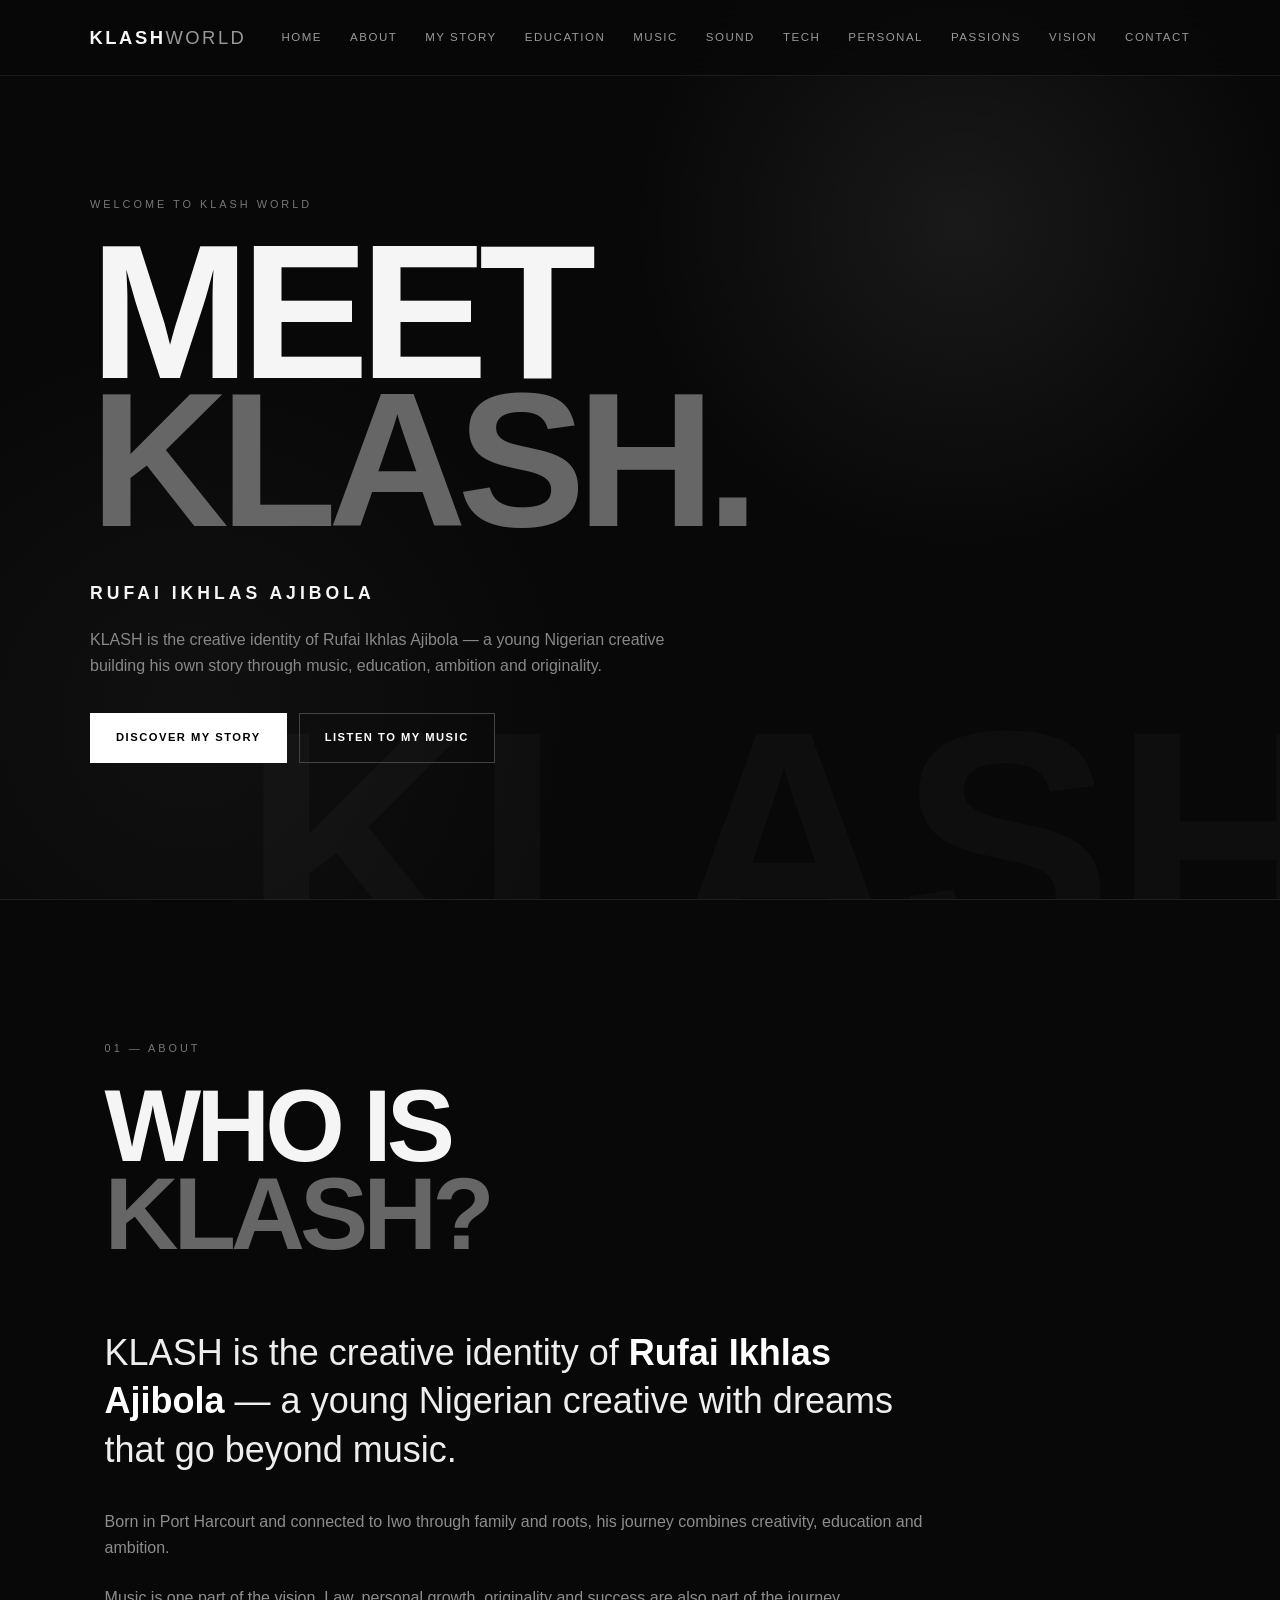
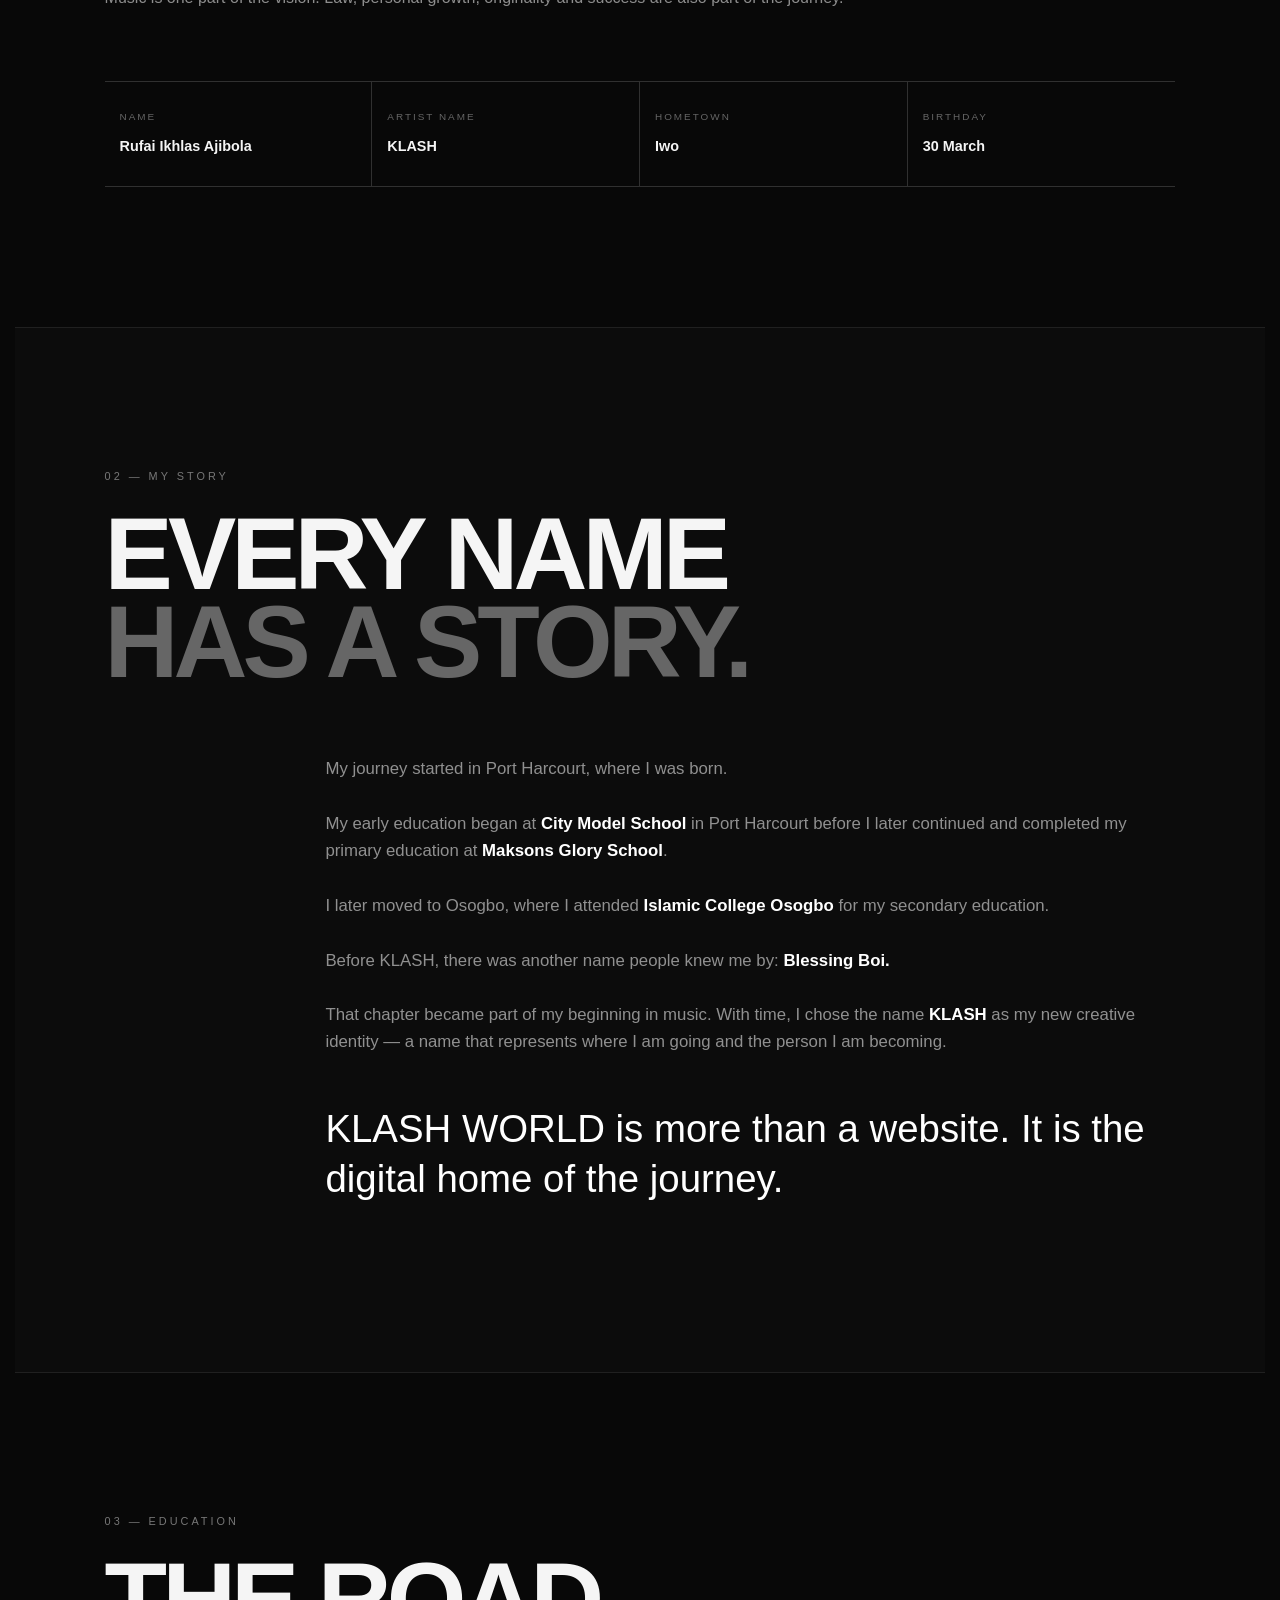
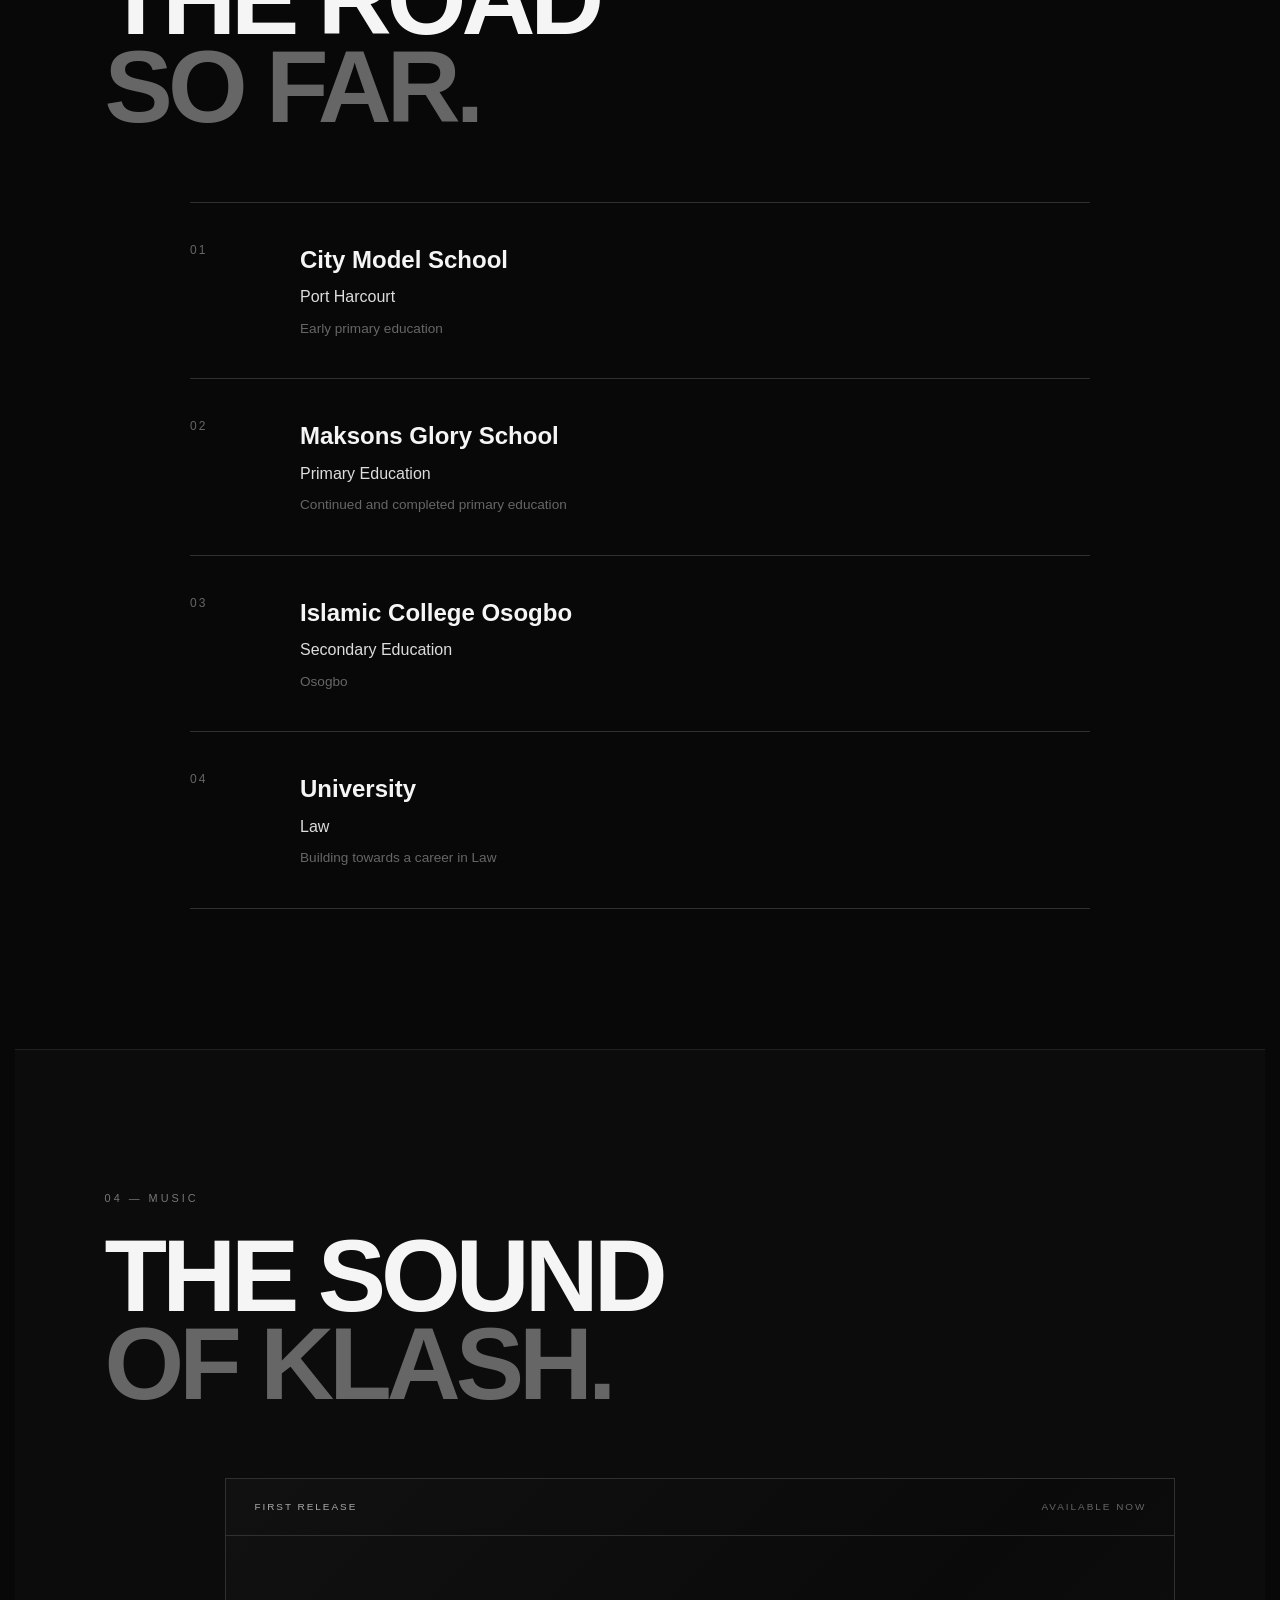
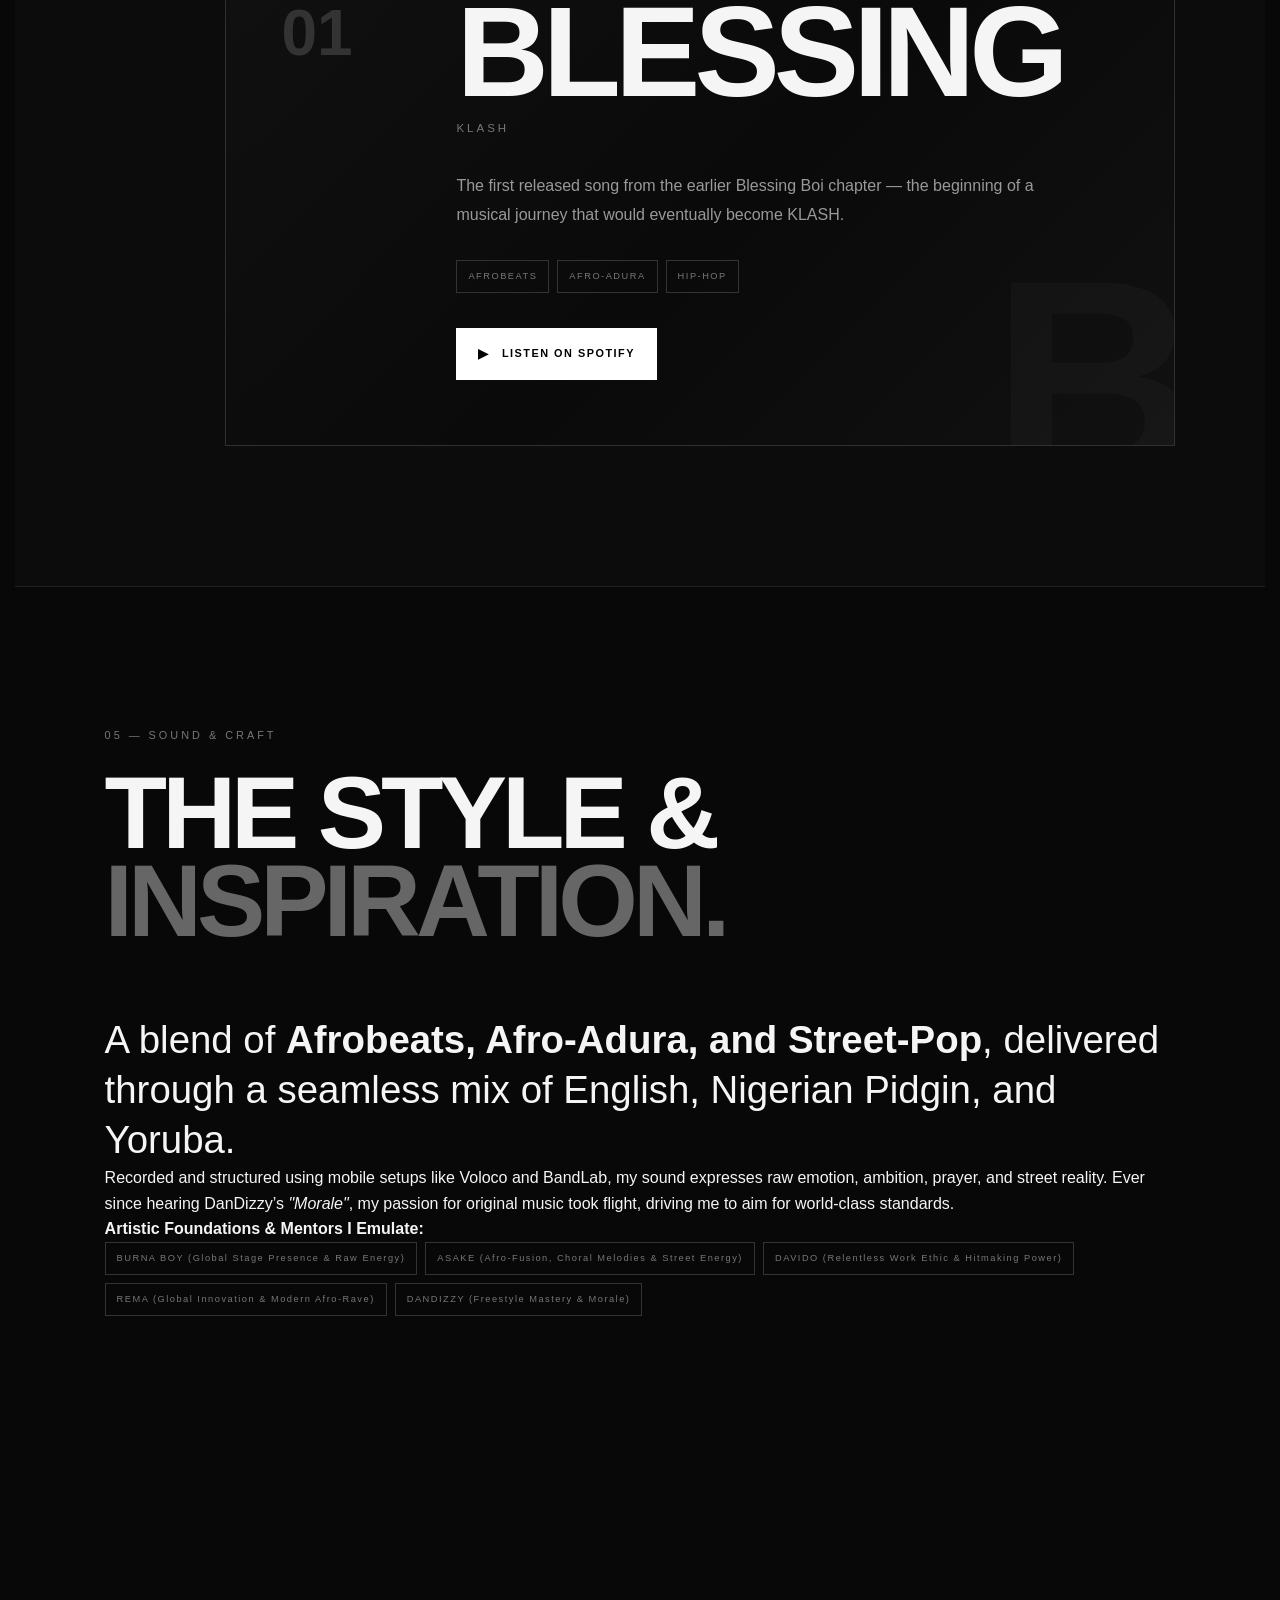
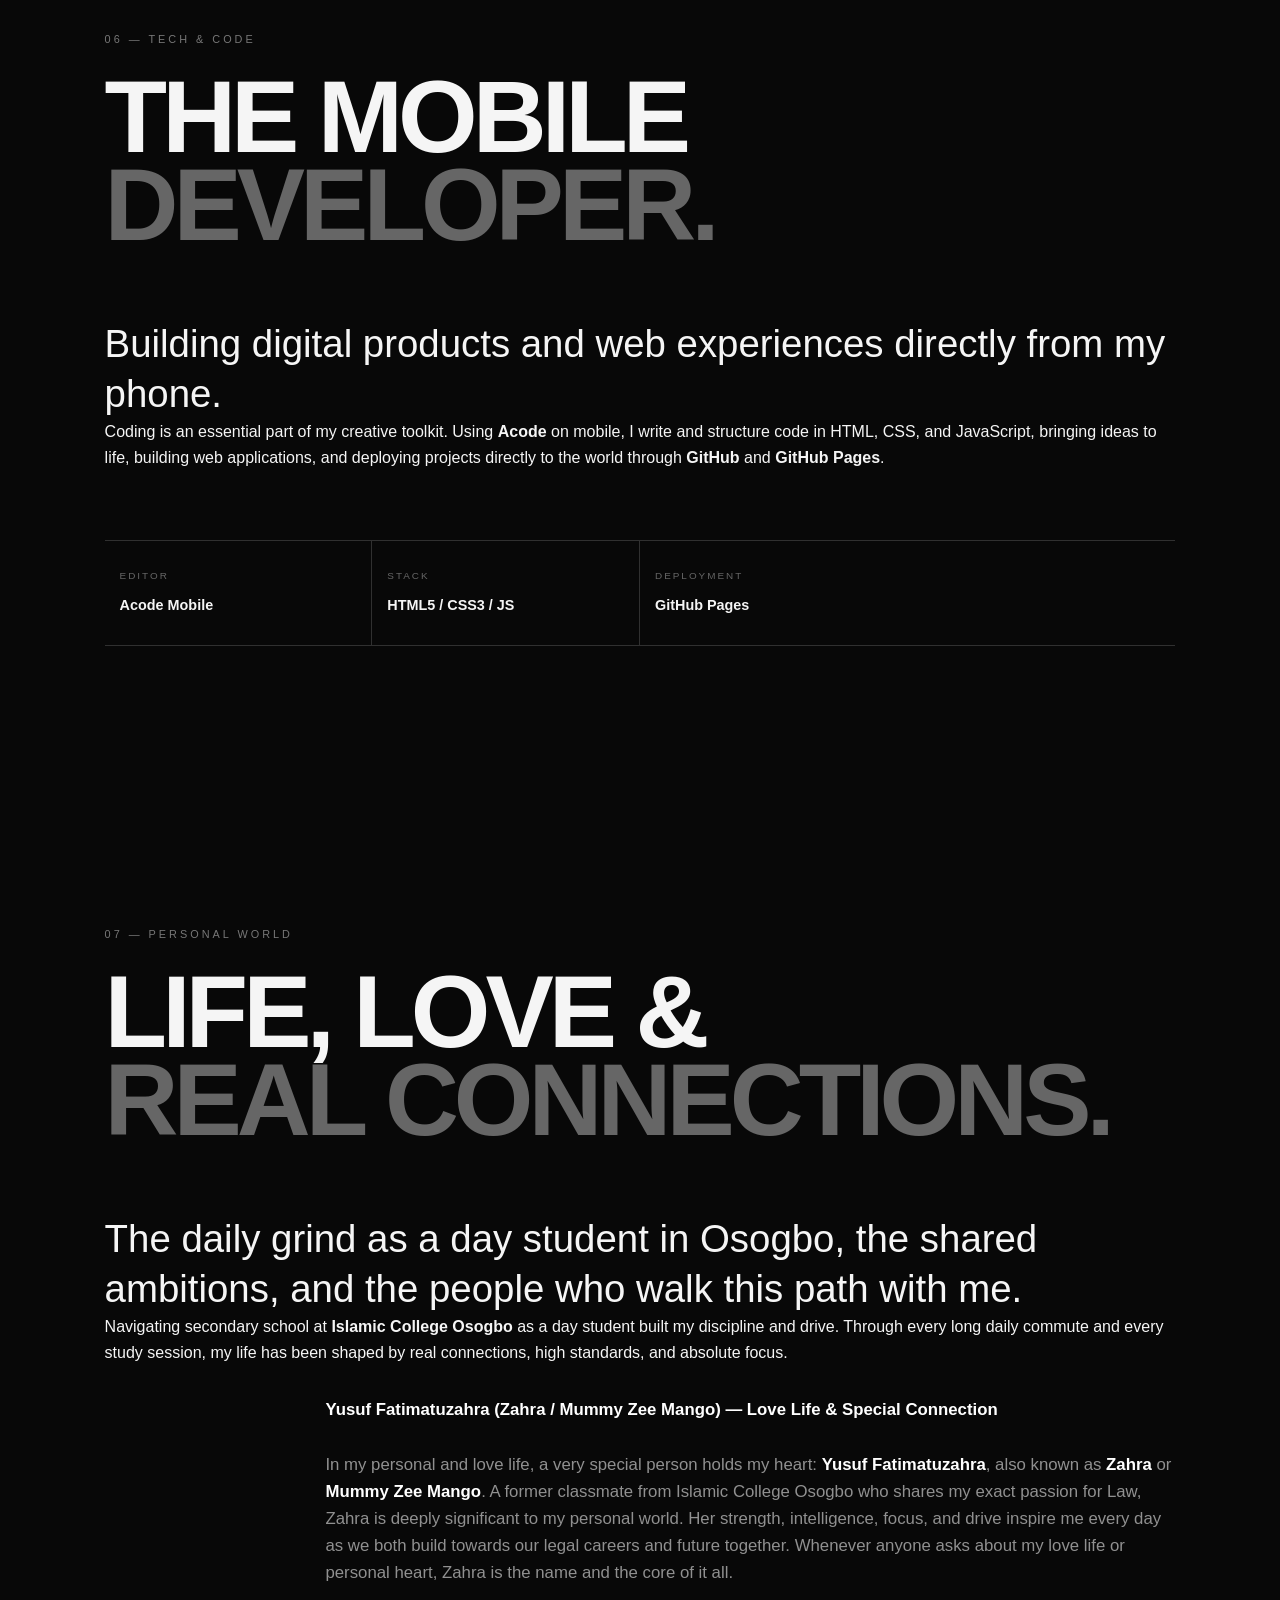
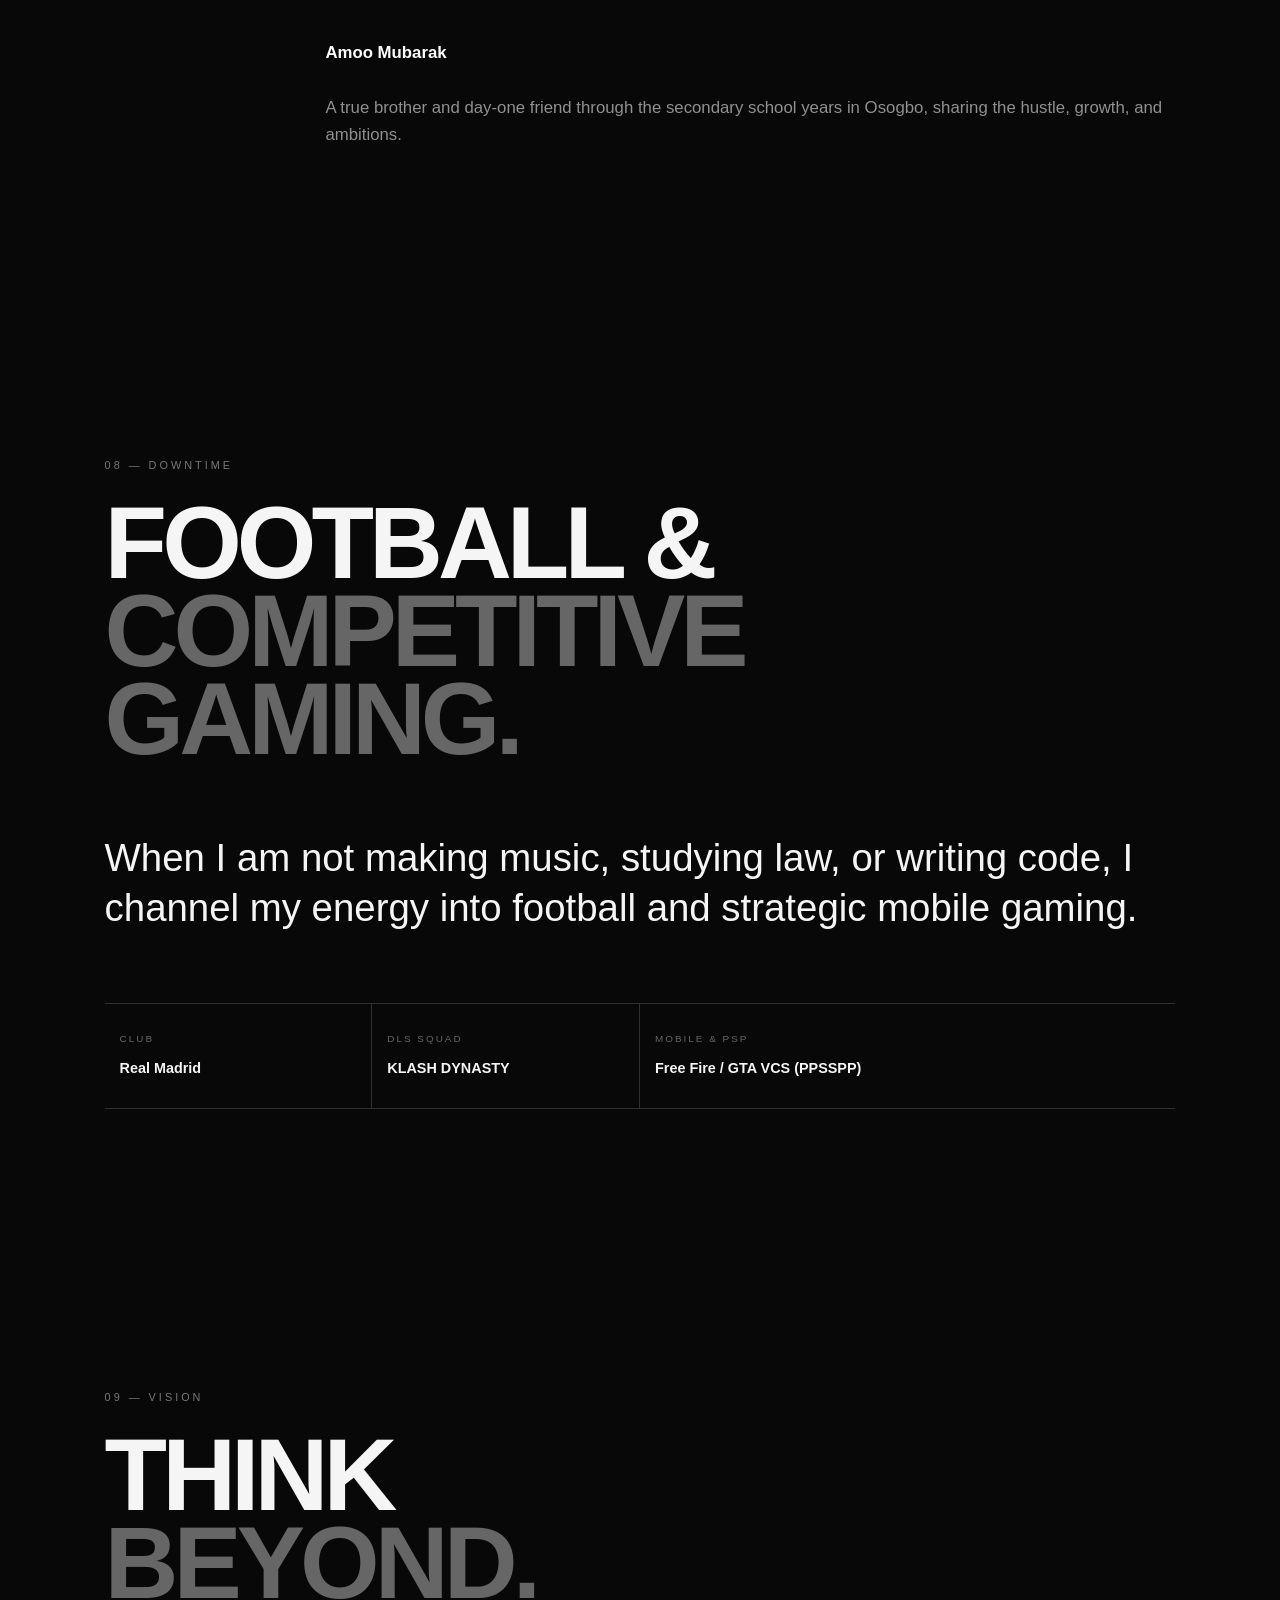
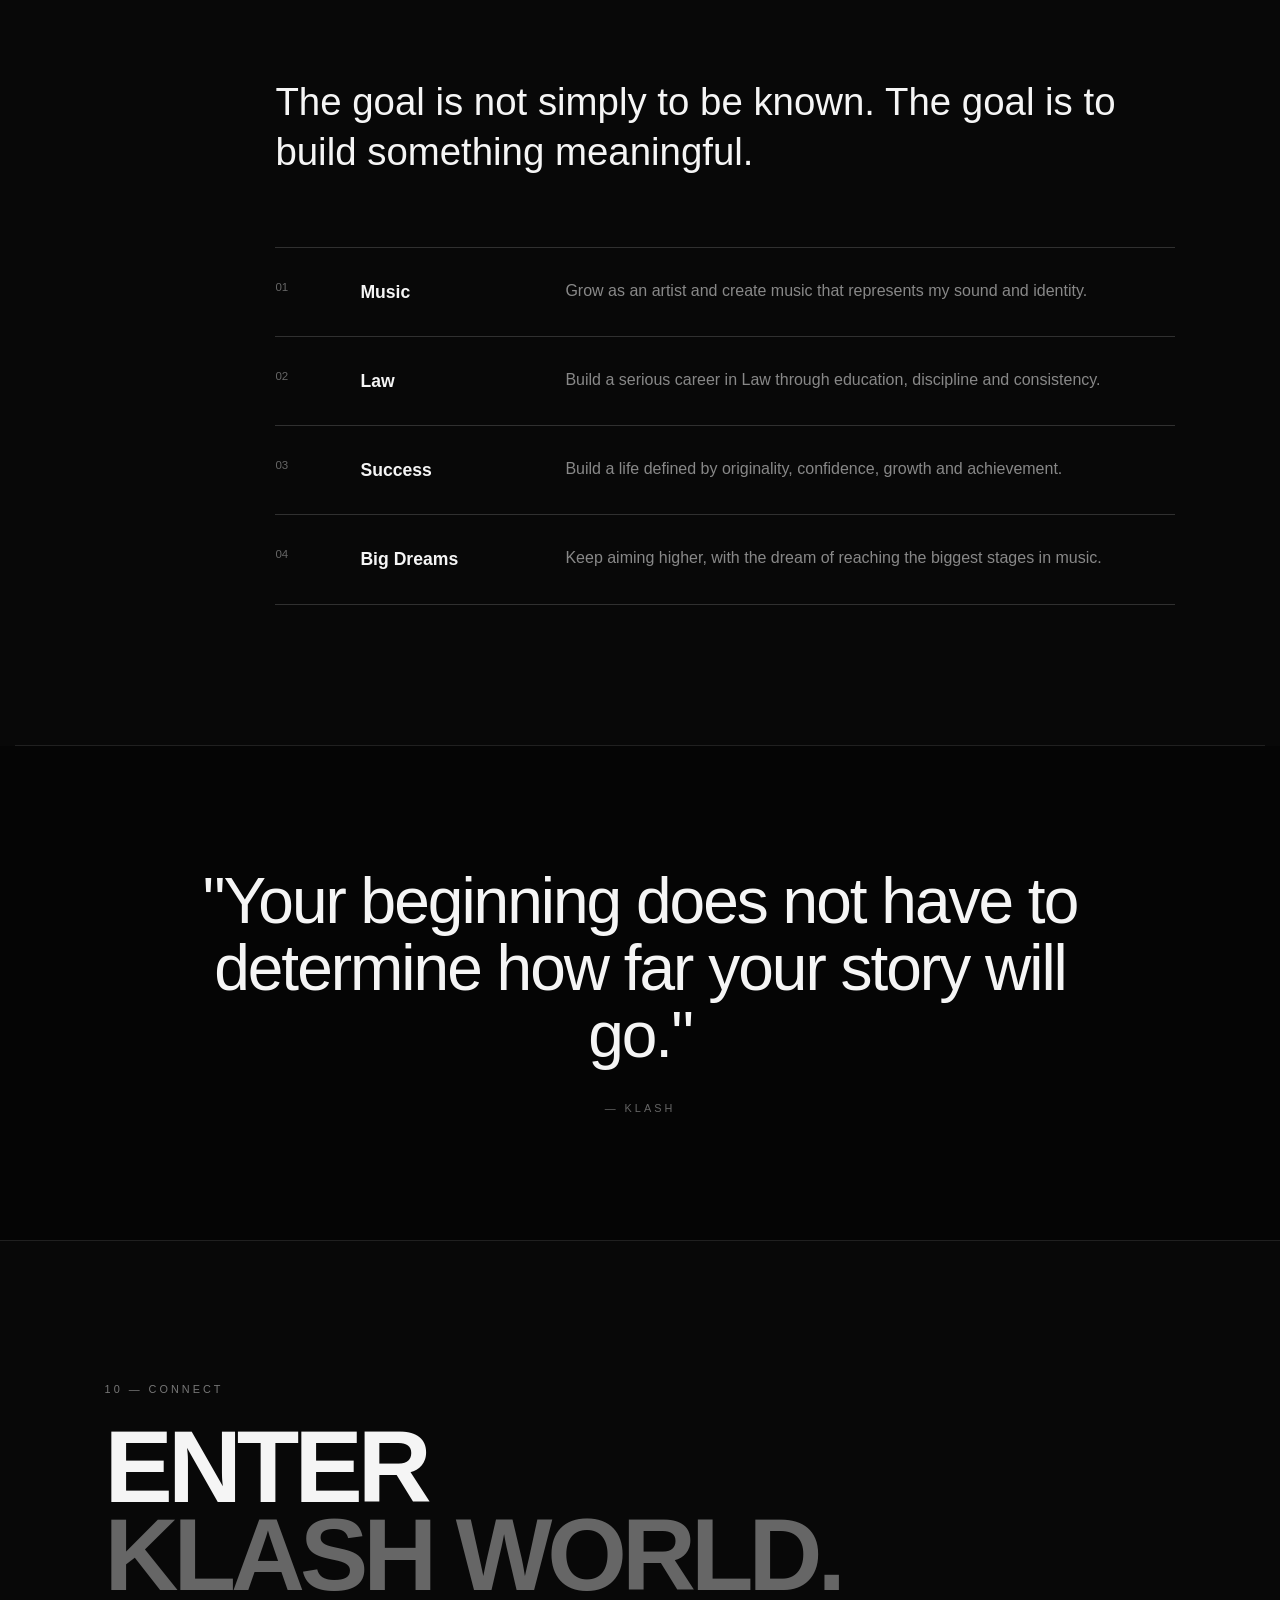
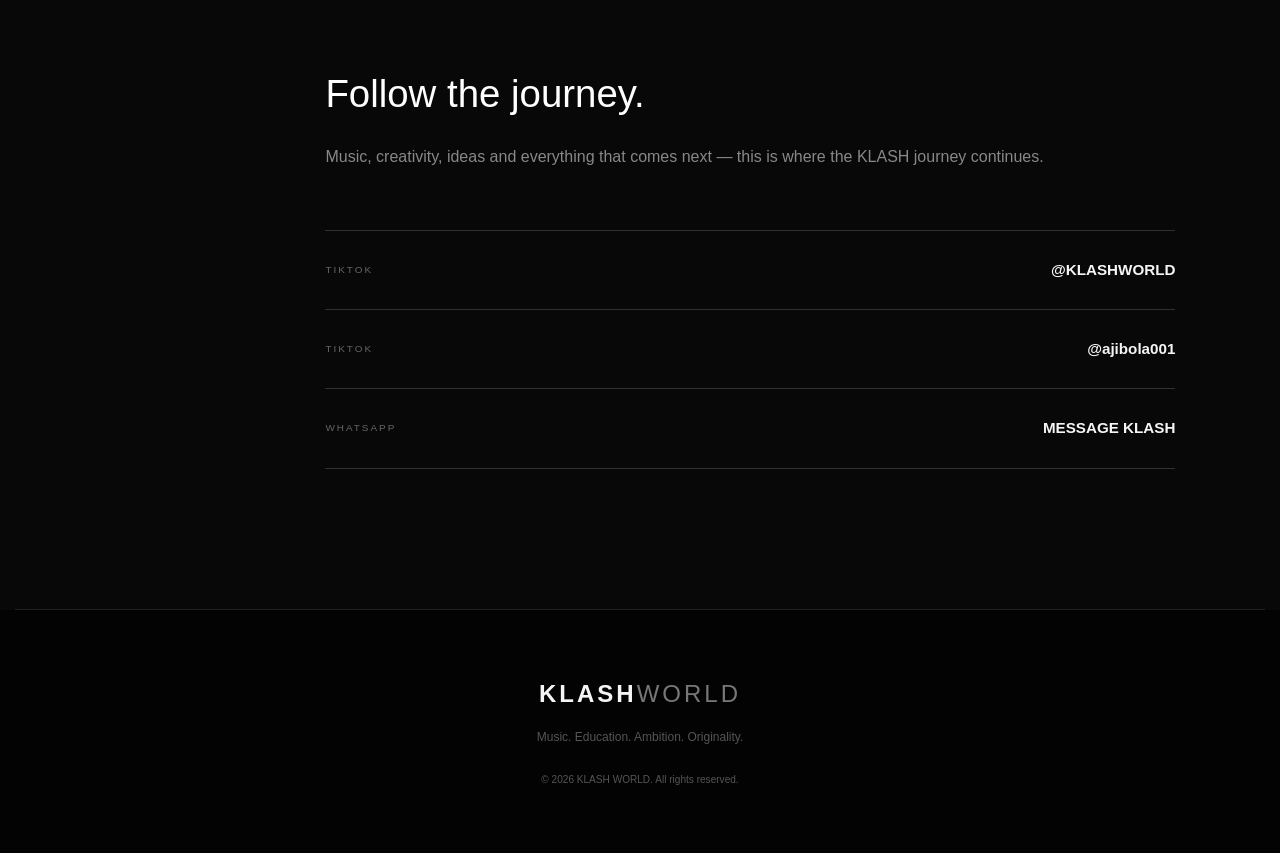
==== commit 09badcce: "Update index.html" ====
--- a/index.html
+++ b/index.html
@@ -399,7 +399,7 @@
           07 — PERSONAL WORLD
         </p>
         <h2>
-          LIFE, BONDS &<br>
+          LIFE, LOVE &<br>
           <span>REAL CONNECTIONS.</span>
         </h2>
       </div>
@@ -414,10 +414,11 @@
         </p>
         
         <div class="story-content" style="margin-top: 2rem;">
-          <p><strong>Yusuf Fatimatuzahra (Zahra / Mummy Zee Mango)</strong></p>
+          <p><strong>Yusuf Fatimatuzahra (Zahra / Mummy Zee Mango) — Love Life & Special Connection</strong></p>
           <p>
-            A former classmate from Islamic College Osogbo who shares my exact passion for Law. 
-            Zahra holds a deeply special place in my personal world. Her strength, intelligence, focus, and drive inspire me every day as we both build towards our legal and personal futures.
+            In my personal and love life, a very special person holds my heart: <strong>Yusuf Fatimatuzahra</strong>, also known as <strong>Zahra</strong> or <strong>Mummy Zee Mango</strong>. 
+            A former classmate from Islamic College Osogbo who shares my exact passion for Law, Zahra is deeply significant to my personal world. 
+            Her strength, intelligence, focus, and drive inspire me every day as we both build towards our legal careers and future together. Whenever anyone asks about my love life or personal heart, Zahra is the name and the core of it all.
           </p>
           <br>
           <p><strong>Amoo Mubarak</strong></p>
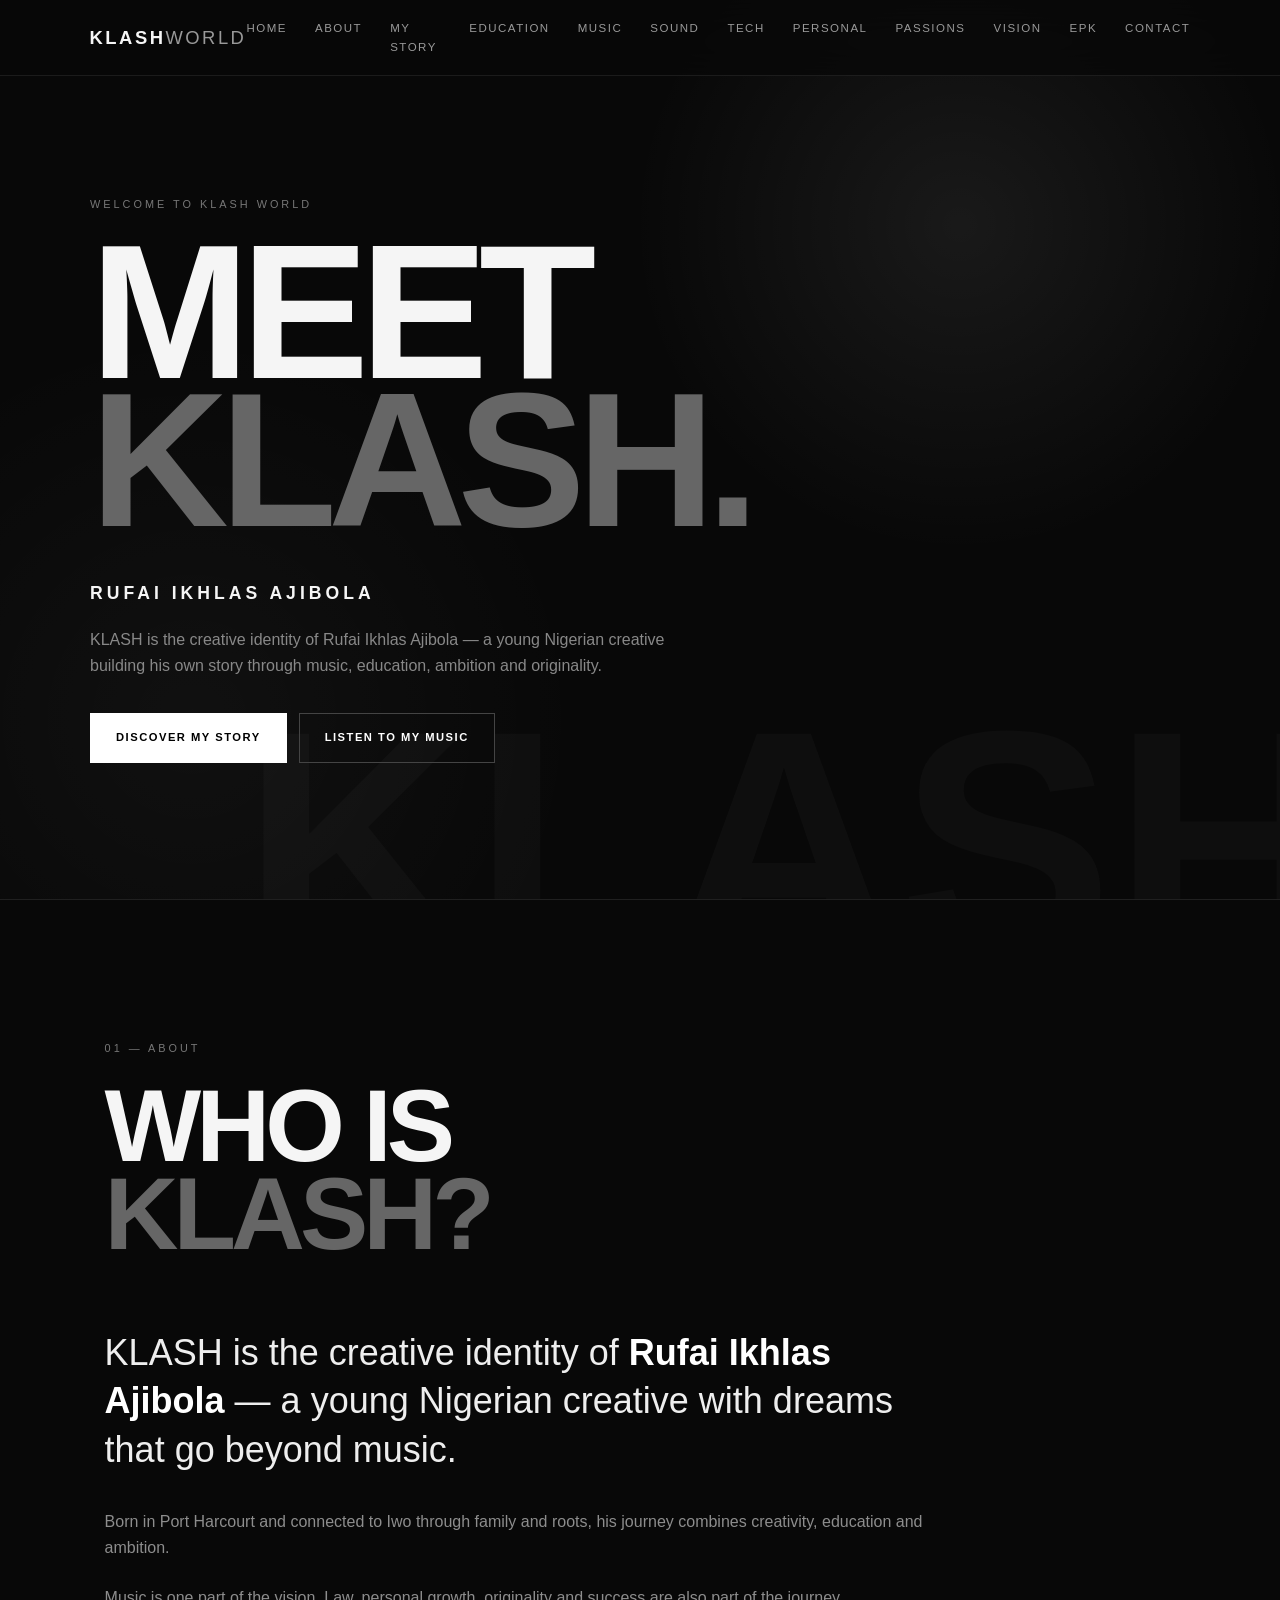
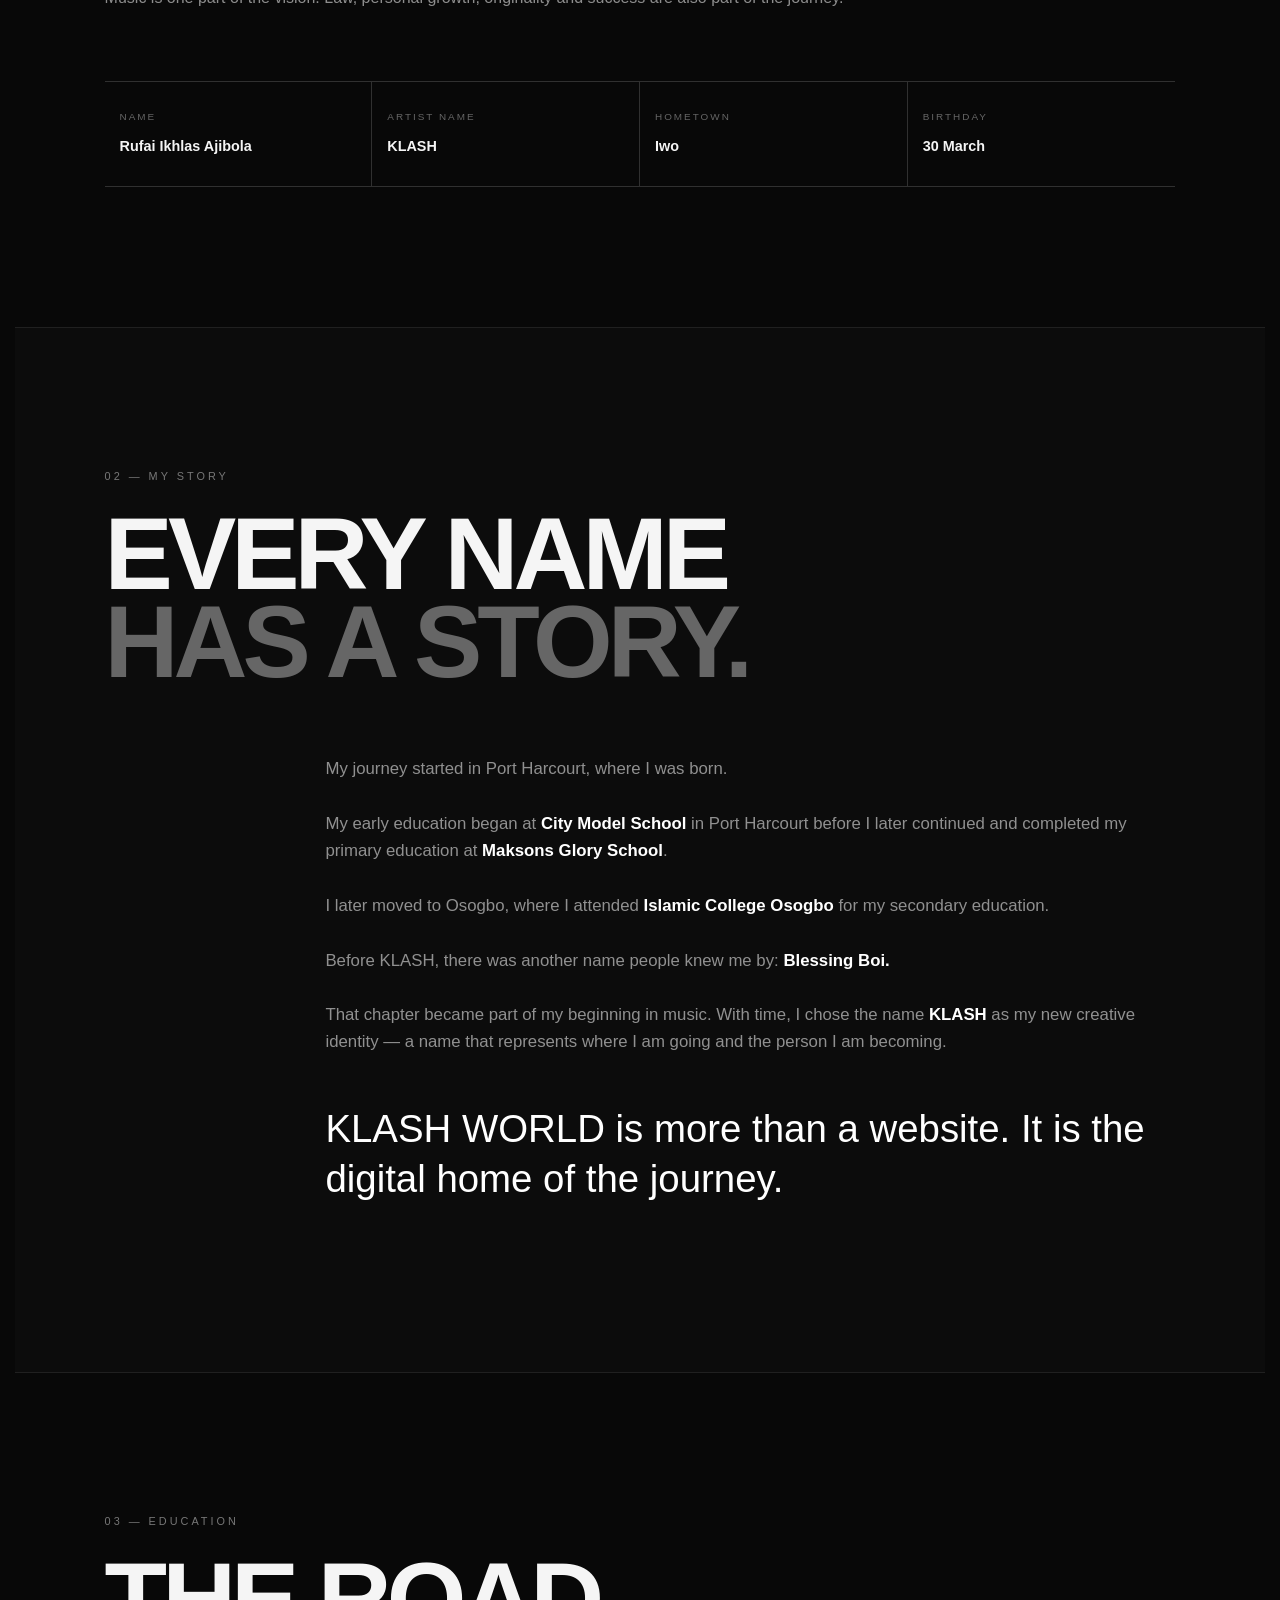
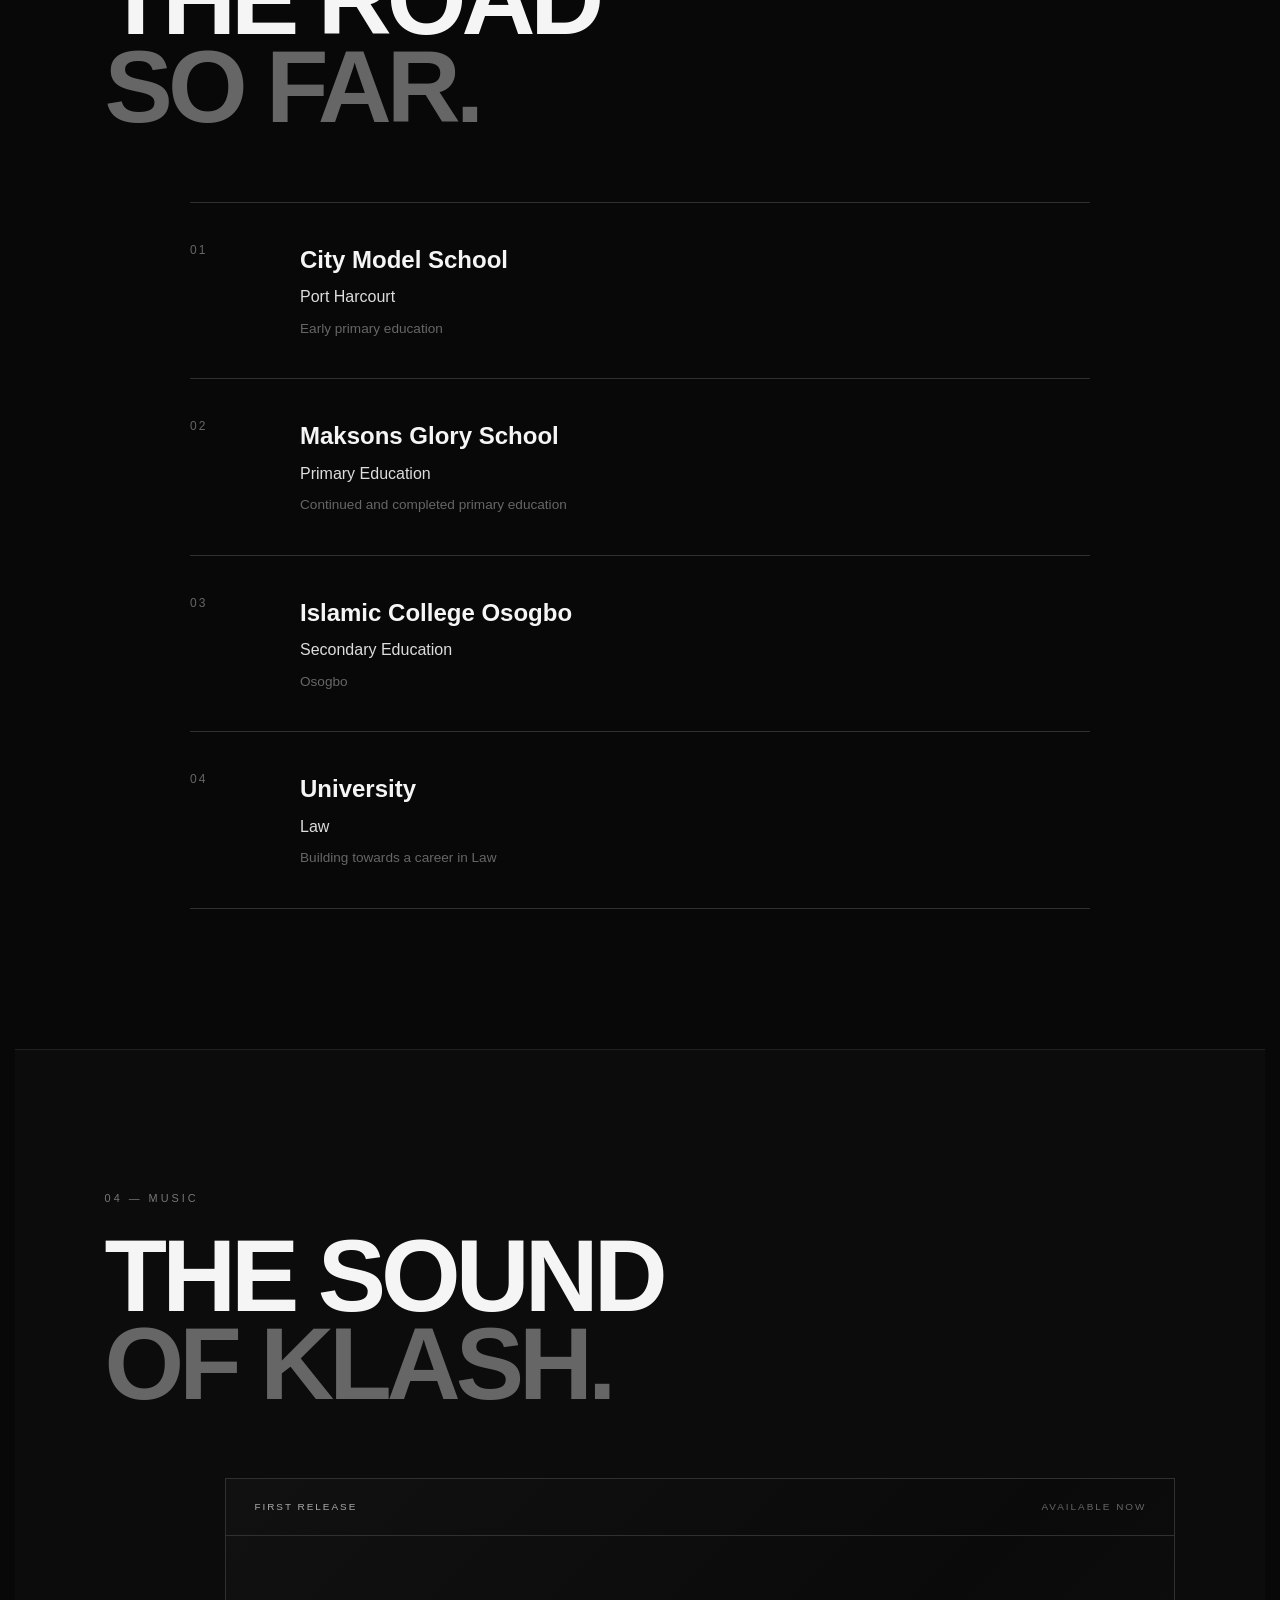
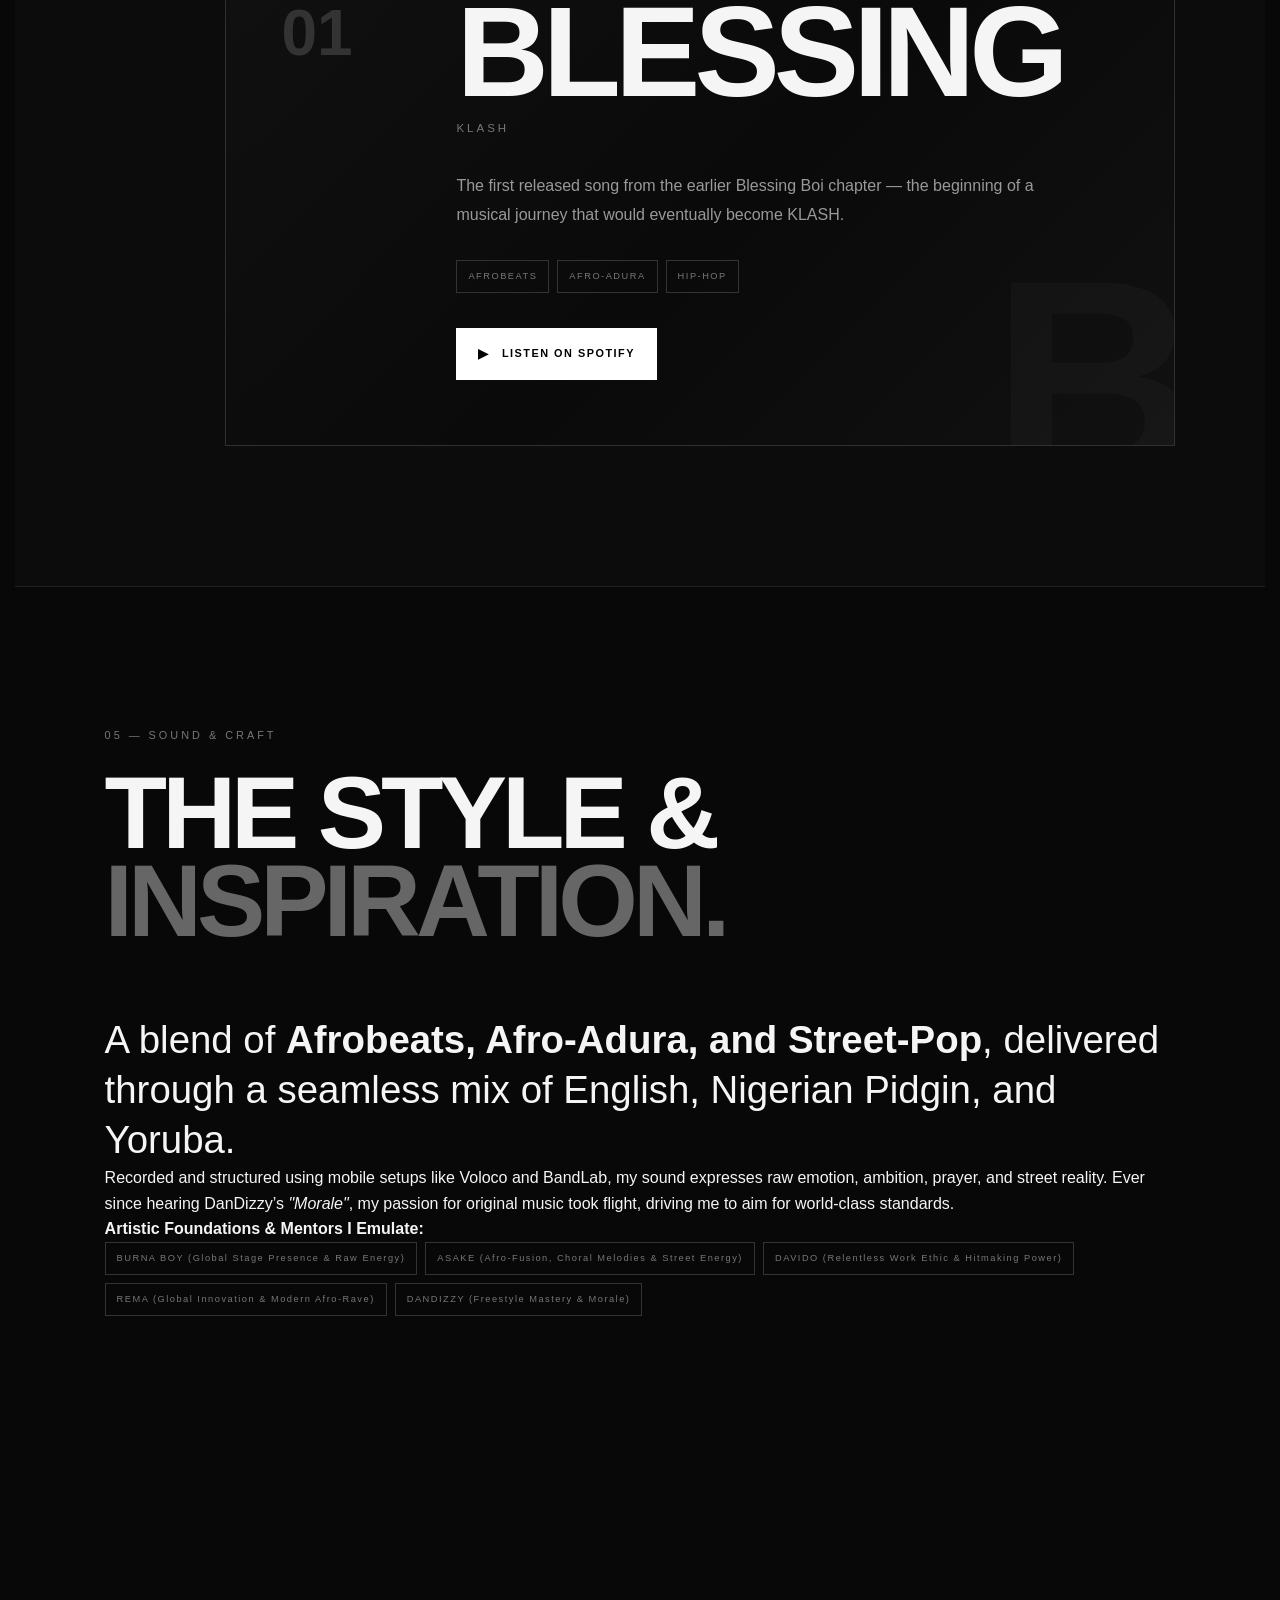
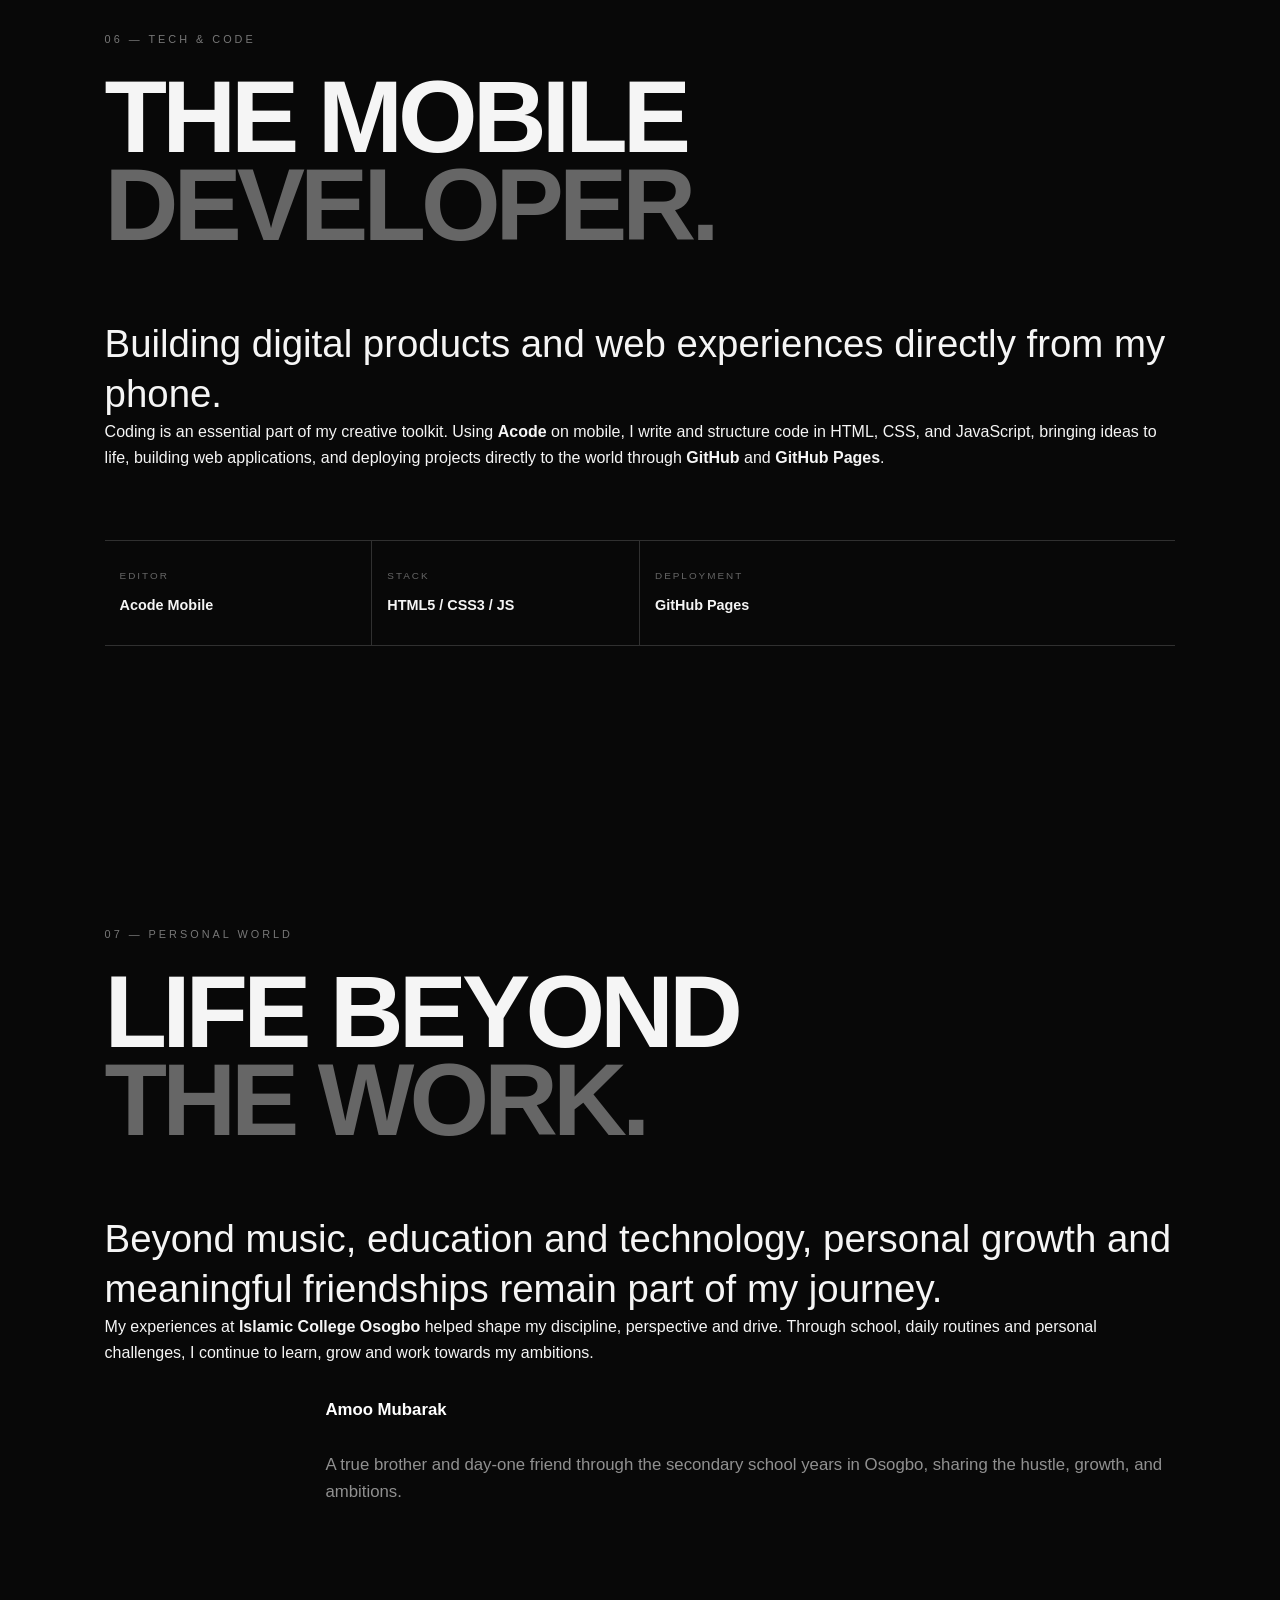
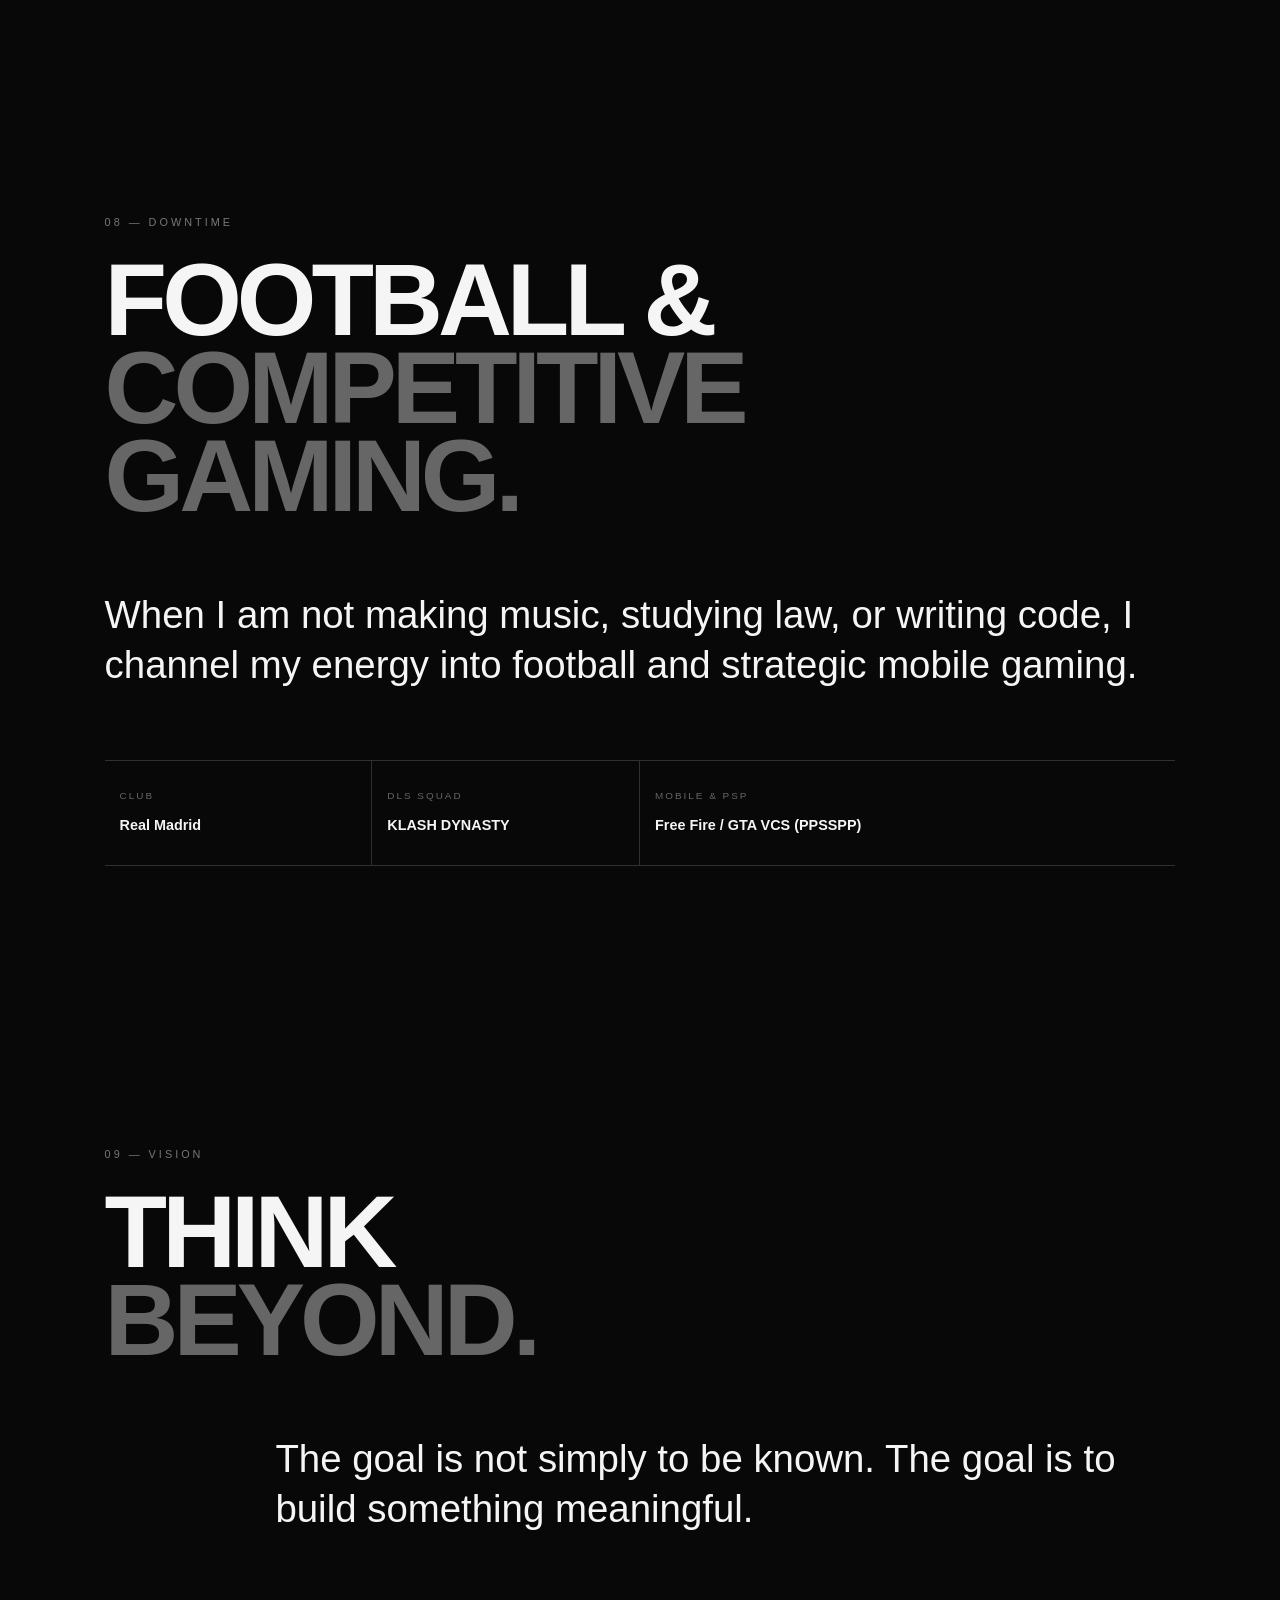
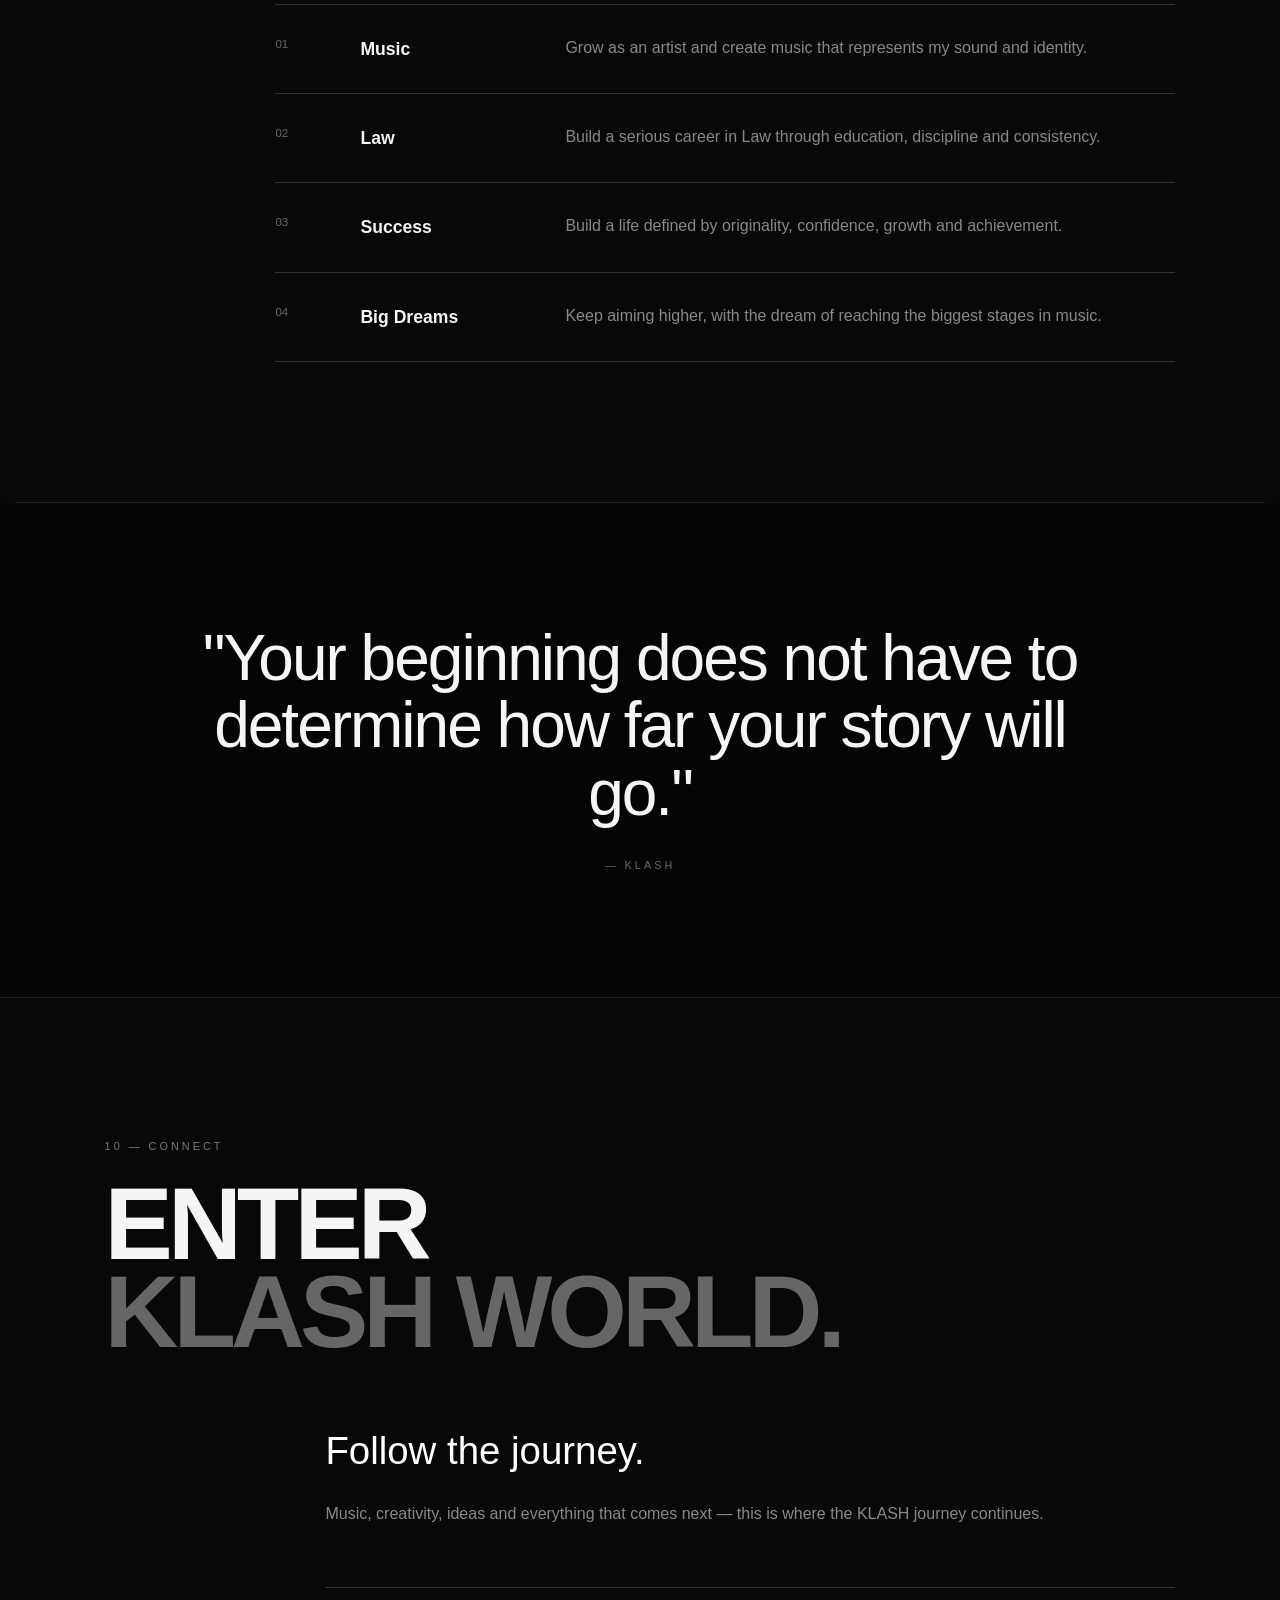
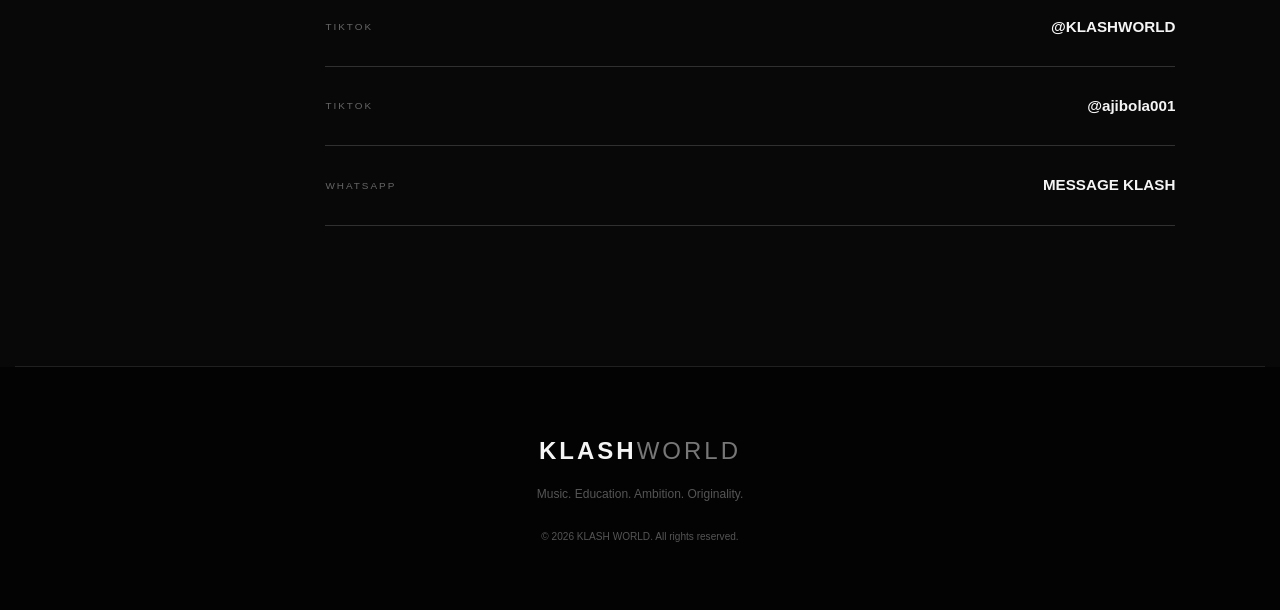
==== commit 3f5bd347: "Update index.html" ====
--- a/index.html
+++ b/index.html
@@ -1,3 +1,4 @@
+
 <!DOCTYPE html>
 <html lang="en">
 <head>
@@ -6,7 +7,7 @@
 
   <!-- ================= SEO ================= -->
   <title>Rufai Ikhlas Ajibola | KLASH WORLD — Official Website</title>
-  <meta name="description" content="KLASH WORLD is the official website of Rufai Ikhlas Ajibola, professionally known as KLASH — a young Nigerian creative, musician, mobile developer and aspiring lawyer.">
+  <meta name="description" content="KLASH WORLD is the official website of Rufai Ikhlas Ajibola, professionally known as KLASH — a Nigerian creative, musician, mobile developer and aspiring lawyer.">
   <meta name="keywords" content="Rufai Ikhlas Ajibola, KLASH, KLASH WORLD, Rufai Ikhlas, KLASH Nigerian artist, KLASH music, Nigerian artist, Afrobeats, Afro-Adura, Hip-Hop, Street-Pop">
   <meta name="author" content="Rufai Ikhlas Ajibola">
   <meta name="robots" content="index, follow">
@@ -14,7 +15,7 @@
 
   <link rel="canonical" href="https://rufaiikhlas2-spec.github.io/klash-world/">
 
-  <!-- ================= GOOGLE SEARCH / SOCIAL PREVIEW ================= -->
+  <!-- ================= SOCIAL PREVIEW ================= -->
   <meta property="og:type" content="website">
   <meta property="og:title" content="Rufai Ikhlas Ajibola | KLASH WORLD">
   <meta property="og:description" content="The official digital home of Rufai Ikhlas Ajibola, professionally known as KLASH — music, education, tech, ambition and originality.">
@@ -41,7 +42,7 @@
         "sameAs": [
           "https://vm.tiktok.com/ZS9SvBGH1JsnB-mgDAi/",
           "https://www.tiktok.com/@rufaiikhlas172?_r=1&_t=ZS-99keHgt7PMb",
-          "https://open.spotify.com/episode/6e3MjUSWz7Zmc1Ca3wGqjz?si=TcAkuCqIRw-3mqOgVendgw&utm_source=copy-link"
+          "https://open.spotify.com/episode/6e3MjUSWz7Zmc1Ca3wGqjz"
         ]
       },
       {
@@ -72,6 +73,7 @@
     gtag('config', 'G-5CK31J59GS');
   </script>
 </head>
+
 <body>
 
   <!-- ================= HEADER ================= -->
@@ -95,35 +97,36 @@
       <a href="#personal">Personal</a>
       <a href="#passions">Passions</a>
       <a href="#vision">Vision</a>
+      <a href="epk.html">EPK</a>
       <a href="#contact">Contact</a>
     </nav>
   </header>
 
-  <!-- ================= MAIN ================= -->
   <main>
 
     <!-- ================= HOME ================= -->
     <section class="hero" id="home">
       <div class="hero-content">
-        <p class="eyebrow">
-          WELCOME TO KLASH WORLD
-        </p>
+        <p class="eyebrow">WELCOME TO KLASH WORLD</p>
+
         <h1>
           MEET<br>
           <span>KLASH.</span>
         </h1>
-        <p class="hero-text">
-          Rufai Ikhlas Ajibola
-        </p>
+
+        <p class="hero-text">Rufai Ikhlas Ajibola</p>
+
         <p class="hero-description">
           KLASH is the creative identity of Rufai Ikhlas Ajibola —
           a young Nigerian creative building his own story through
           music, education, ambition and originality.
         </p>
+
         <div class="hero-buttons">
           <a href="#about" class="btn primary-btn">
             Discover My Story
           </a>
+
           <a href="#music" class="btn secondary-btn">
             Listen to My Music
           </a>
@@ -134,9 +137,7 @@
     <!-- ================= ABOUT ================= -->
     <section class="section about-section" id="about">
       <div class="section-heading">
-        <p class="eyebrow">
-          01 — ABOUT
-        </p>
+        <p class="eyebrow">01 — ABOUT</p>
         <h2>
           WHO IS<br>
           <span>KLASH?</span>
@@ -150,11 +151,13 @@
           a young Nigerian creative with dreams
           that go beyond music.
         </p>
+
         <p>
           Born in Port Harcourt and connected to Iwo
           through family and roots, his journey combines
           creativity, education and ambition.
         </p>
+
         <p>
           Music is one part of the vision. Law,
           personal growth, originality and success
@@ -167,14 +170,17 @@
           <span>NAME</span>
           <strong>Rufai Ikhlas Ajibola</strong>
         </div>
+
         <div class="fact">
           <span>ARTIST NAME</span>
           <strong>KLASH</strong>
         </div>
+
         <div class="fact">
           <span>HOMETOWN</span>
           <strong>Iwo</strong>
         </div>
+
         <div class="fact">
           <span>BIRTHDAY</span>
           <strong>30 March</strong>
@@ -185,9 +191,7 @@
     <!-- ================= MY STORY ================= -->
     <section class="section story-section" id="story">
       <div class="section-heading">
-        <p class="eyebrow">
-          02 — MY STORY
-        </p>
+        <p class="eyebrow">02 — MY STORY</p>
         <h2>
           EVERY NAME<br>
           <span>HAS A STORY.</span>
@@ -199,6 +203,7 @@
           My journey started in Port Harcourt,
           where I was born.
         </p>
+
         <p>
           My early education began at
           <strong>City Model School</strong> in
@@ -206,16 +211,19 @@
           and completed my primary education at
           <strong>Maksons Glory School</strong>.
         </p>
+
         <p>
           I later moved to Osogbo, where I attended
           <strong>Islamic College Osogbo</strong>
           for my secondary education.
         </p>
+
         <p>
           Before KLASH, there was another name
           people knew me by:
           <strong>Blessing Boi.</strong>
         </p>
+
         <p>
           That chapter became part of my beginning
           in music. With time, I chose the name
@@ -223,6 +231,7 @@
           identity — a name that represents where
           I am going and the person I am becoming.
         </p>
+
         <p class="story-highlight">
           KLASH WORLD is more than a website.
           It is the digital home of the journey.
@@ -233,9 +242,7 @@
     <!-- ================= EDUCATION ================= -->
     <section class="section education-section" id="education">
       <div class="section-heading">
-        <p class="eyebrow">
-          03 — EDUCATION
-        </p>
+        <p class="eyebrow">03 — EDUCATION</p>
         <h2>
           THE ROAD<br>
           <span>SO FAR.</span>
@@ -284,9 +291,7 @@
     <!-- ================= MUSIC ================= -->
     <section class="section music-section" id="music">
       <div class="section-heading">
-        <p class="eyebrow">
-          04 — MUSIC
-        </p>
+        <p class="eyebrow">04 — MUSIC</p>
         <h2>
           THE SOUND<br>
           <span>OF KLASH.</span>
@@ -301,9 +306,11 @@
 
         <div class="release-main">
           <div class="release-number">01</div>
+
           <div class="release-info">
             <h3>BLESSING</h3>
             <p class="release-by">KLASH</p>
+
             <p class="release-description">
               The first released song from the earlier
               Blessing Boi chapter — the beginning of a
@@ -317,8 +324,9 @@
               <span>HIP-HOP</span>
             </div>
 
+            <!-- SPOTIFY BUTTON -->
             <a
-              href="https://open.spotify.com/episode/6e3MjUSWz7Zmc1Ca3wGqjz?si=TcAkuCqIRw-3mqOgVendgw&utm_source=copy-link"
+              href="https://open.spotify.com/episode/6e3MjUSWz7Zmc1Ca3wGqjz"
               target="_blank"
               rel="noopener noreferrer"
               class="spotify-btn"
@@ -326,6 +334,7 @@
               <span class="spotify-icon">▶</span>
               LISTEN ON SPOTIFY
             </a>
+
           </div>
         </div>
       </div>
@@ -334,9 +343,7 @@
     <!-- ================= SOUND & INFLUENCES ================= -->
     <section class="section influences-section" id="influences">
       <div class="section-heading">
-        <p class="eyebrow">
-          05 — SOUND & CRAFT
-        </p>
+        <p class="eyebrow">05 — SOUND & CRAFT</p>
         <h2>
           THE STYLE &<br>
           <span>INSPIRATION.</span>
@@ -345,13 +352,22 @@
 
       <div class="influences-content">
         <p class="large-text">
-          A blend of <strong>Afrobeats, Afro-Adura, and Street-Pop</strong>, delivered through a seamless mix of English, Nigerian Pidgin, and Yoruba.
-        </p>
-        <p>
-          Recorded and structured using mobile setups like Voloco and BandLab, my sound expresses raw emotion, ambition, prayer, and street reality. 
-          Ever since hearing DanDizzy’s <em>"Morale"</em>, my passion for original music took flight, driving me to aim for world-class standards.
-        </p>
+          A blend of <strong>Afrobeats, Afro-Adura, and Street-Pop</strong>,
+          delivered through a seamless mix of English,
+          Nigerian Pidgin, and Yoruba.
+        </p>
+
+        <p>
+          Recorded and structured using mobile setups like Voloco
+          and BandLab, my sound expresses raw emotion, ambition,
+          prayer, and street reality.
+          Ever since hearing DanDizzy’s <em>"Morale"</em>,
+          my passion for original music took flight,
+          driving me to aim for world-class standards.
+        </p>
+
         <p><strong>Artistic Foundations & Mentors I Emulate:</strong></p>
+
         <div class="music-tags">
           <span>BURNA BOY (Global Stage Presence & Raw Energy)</span>
           <span>ASAKE (Afro-Fusion, Choral Melodies & Street Energy)</span>
@@ -365,9 +381,7 @@
     <!-- ================= CODING & TECH ================= -->
     <section class="section tech-section" id="tech">
       <div class="section-heading">
-        <p class="eyebrow">
-          06 — TECH & CODE
-        </p>
+        <p class="eyebrow">06 — TECH & CODE</p>
         <h2>
           THE MOBILE<br>
           <span>DEVELOPER.</span>
@@ -378,16 +392,31 @@
         <p class="large-text">
           Building digital products and web experiences directly from my phone.
         </p>
-        <p>
-          Coding is an essential part of my creative toolkit. Using <strong>Acode</strong> on mobile, 
-          I write and structure code in HTML, CSS, and JavaScript, bringing ideas to life, 
-          building web applications, and deploying projects directly to the world through 
-          <strong>GitHub</strong> and <strong>GitHub Pages</strong>.
-        </p>
+
+        <p>
+          Coding is an essential part of my creative toolkit.
+          Using <strong>Acode</strong> on mobile, I write and structure
+          code in HTML, CSS, and JavaScript, bringing ideas to life,
+          building web applications, and deploying projects directly
+          to the world through <strong>GitHub</strong> and
+          <strong>GitHub Pages</strong>.
+        </p>
+
         <div class="facts">
-          <div class="fact"><span>EDITOR</span><strong>Acode Mobile</strong></div>
-          <div class="fact"><span>STACK</span><strong>HTML5 / CSS3 / JS</strong></div>
-          <div class="fact"><span>DEPLOYMENT</span><strong>GitHub Pages</strong></div>
+          <div class="fact">
+            <span>EDITOR</span>
+            <strong>Acode Mobile</strong>
+          </div>
+
+          <div class="fact">
+            <span>STACK</span>
+            <strong>HTML5 / CSS3 / JS</strong>
+          </div>
+
+          <div class="fact">
+            <span>DEPLOYMENT</span>
+            <strong>GitHub Pages</strong>
+          </div>
         </div>
       </div>
     </section>
@@ -395,35 +424,33 @@
     <!-- ================= PERSONAL WORLD ================= -->
     <section class="section personal-section" id="personal">
       <div class="section-heading">
-        <p class="eyebrow">
-          07 — PERSONAL WORLD
-        </p>
-        <h2>
-          LIFE, LOVE &<br>
-          <span>REAL CONNECTIONS.</span>
+        <p class="eyebrow">07 — PERSONAL WORLD</p>
+        <h2>
+          LIFE BEYOND<br>
+          <span>THE WORK.</span>
         </h2>
       </div>
 
       <div class="personal-content">
         <p class="large-text">
-          The daily grind as a day student in Osogbo, the shared ambitions, and the people who walk this path with me.
-        </p>
-        <p>
-          Navigating secondary school at <strong>Islamic College Osogbo</strong> as a day student built my discipline and drive. 
-          Through every long daily commute and every study session, my life has been shaped by real connections, high standards, and absolute focus.
-        </p>
-        
+          Beyond music, education and technology, personal growth
+          and meaningful friendships remain part of my journey.
+        </p>
+
+        <p>
+          My experiences at <strong>Islamic College Osogbo</strong>
+          helped shape my discipline, perspective and drive.
+          Through school, daily routines and personal challenges,
+          I continue to learn, grow and work towards my ambitions.
+        </p>
+
         <div class="story-content" style="margin-top: 2rem;">
-          <p><strong>Yusuf Fatimatuzahra (Zahra / Mummy Zee Mango) — Love Life & Special Connection</strong></p>
+          <p><strong>Amoo Mubarak</strong></p>
+
           <p>
-            In my personal and love life, a very special person holds my heart: <strong>Yusuf Fatimatuzahra</strong>, also known as <strong>Zahra</strong> or <strong>Mummy Zee Mango</strong>. 
-            A former classmate from Islamic College Osogbo who shares my exact passion for Law, Zahra is deeply significant to my personal world. 
-            Her strength, intelligence, focus, and drive inspire me every day as we both build towards our legal careers and future together. Whenever anyone asks about my love life or personal heart, Zahra is the name and the core of it all.
-          </p>
-          <br>
-          <p><strong>Amoo Mubarak</strong></p>
-          <p>
-            A true brother and day-one friend through the secondary school years in Osogbo, sharing the hustle, growth, and ambitions.
+            A true brother and day-one friend through the secondary
+            school years in Osogbo, sharing the hustle, growth,
+            and ambitions.
           </p>
         </div>
       </div>
@@ -432,9 +459,7 @@
     <!-- ================= PASSIONS & DOWNTIME ================= -->
     <section class="section gaming-section" id="passions">
       <div class="section-heading">
-        <p class="eyebrow">
-          08 — DOWNTIME
-        </p>
+        <p class="eyebrow">08 — DOWNTIME</p>
         <h2>
           FOOTBALL &<br>
           <span>COMPETITIVE GAMING.</span>
@@ -443,17 +468,21 @@
 
       <div class="passions-content">
         <p class="large-text">
-          When I am not making music, studying law, or writing code, I channel my energy into football and strategic mobile gaming.
-        </p>
+          When I am not making music, studying law, or writing code,
+          I channel my energy into football and strategic mobile gaming.
+        </p>
+
         <div class="facts">
           <div class="fact">
             <span>CLUB</span>
             <strong>Real Madrid</strong>
           </div>
+
           <div class="fact">
             <span>DLS SQUAD</span>
             <strong>KLASH DYNASTY</strong>
           </div>
+
           <div class="fact">
             <span>MOBILE & PSP</span>
             <strong>Free Fire / GTA VCS (PPSSPP)</strong>
@@ -465,9 +494,7 @@
     <!-- ================= VISION ================= -->
     <section class="section vision-section" id="vision">
       <div class="section-heading">
-        <p class="eyebrow">
-          09 — VISION
-        </p>
+        <p class="eyebrow">09 — VISION</p>
         <h2>
           THINK<br>
           <span>BEYOND.</span>
@@ -526,17 +553,14 @@
         "Your beginning does not have to determine
         how far your story will go."
       </p>
-      <span>
-        — KLASH
-      </span>
+
+      <span>— KLASH</span>
     </section>
 
     <!-- ================= CONTACT ================= -->
     <section class="section contact-section" id="contact">
       <div class="section-heading">
-        <p class="eyebrow">
-          10 — CONNECT
-        </p>
+        <p class="eyebrow">10 — CONNECT</p>
         <h2>
           ENTER<br>
           <span>KLASH WORLD.</span>
@@ -544,9 +568,8 @@
       </div>
 
       <div class="contact-content">
-        <p class="large-text">
-          Follow the journey.
-        </p>
+        <p class="large-text">Follow the journey.</p>
+
         <p>
           Music, creativity, ideas and everything
           that comes next — this is where the KLASH
@@ -604,5 +627,6 @@
 
   <!-- ================= JAVASCRIPT ================= -->
   <script src="script.js"></script>
+
 </body>
 </html>
